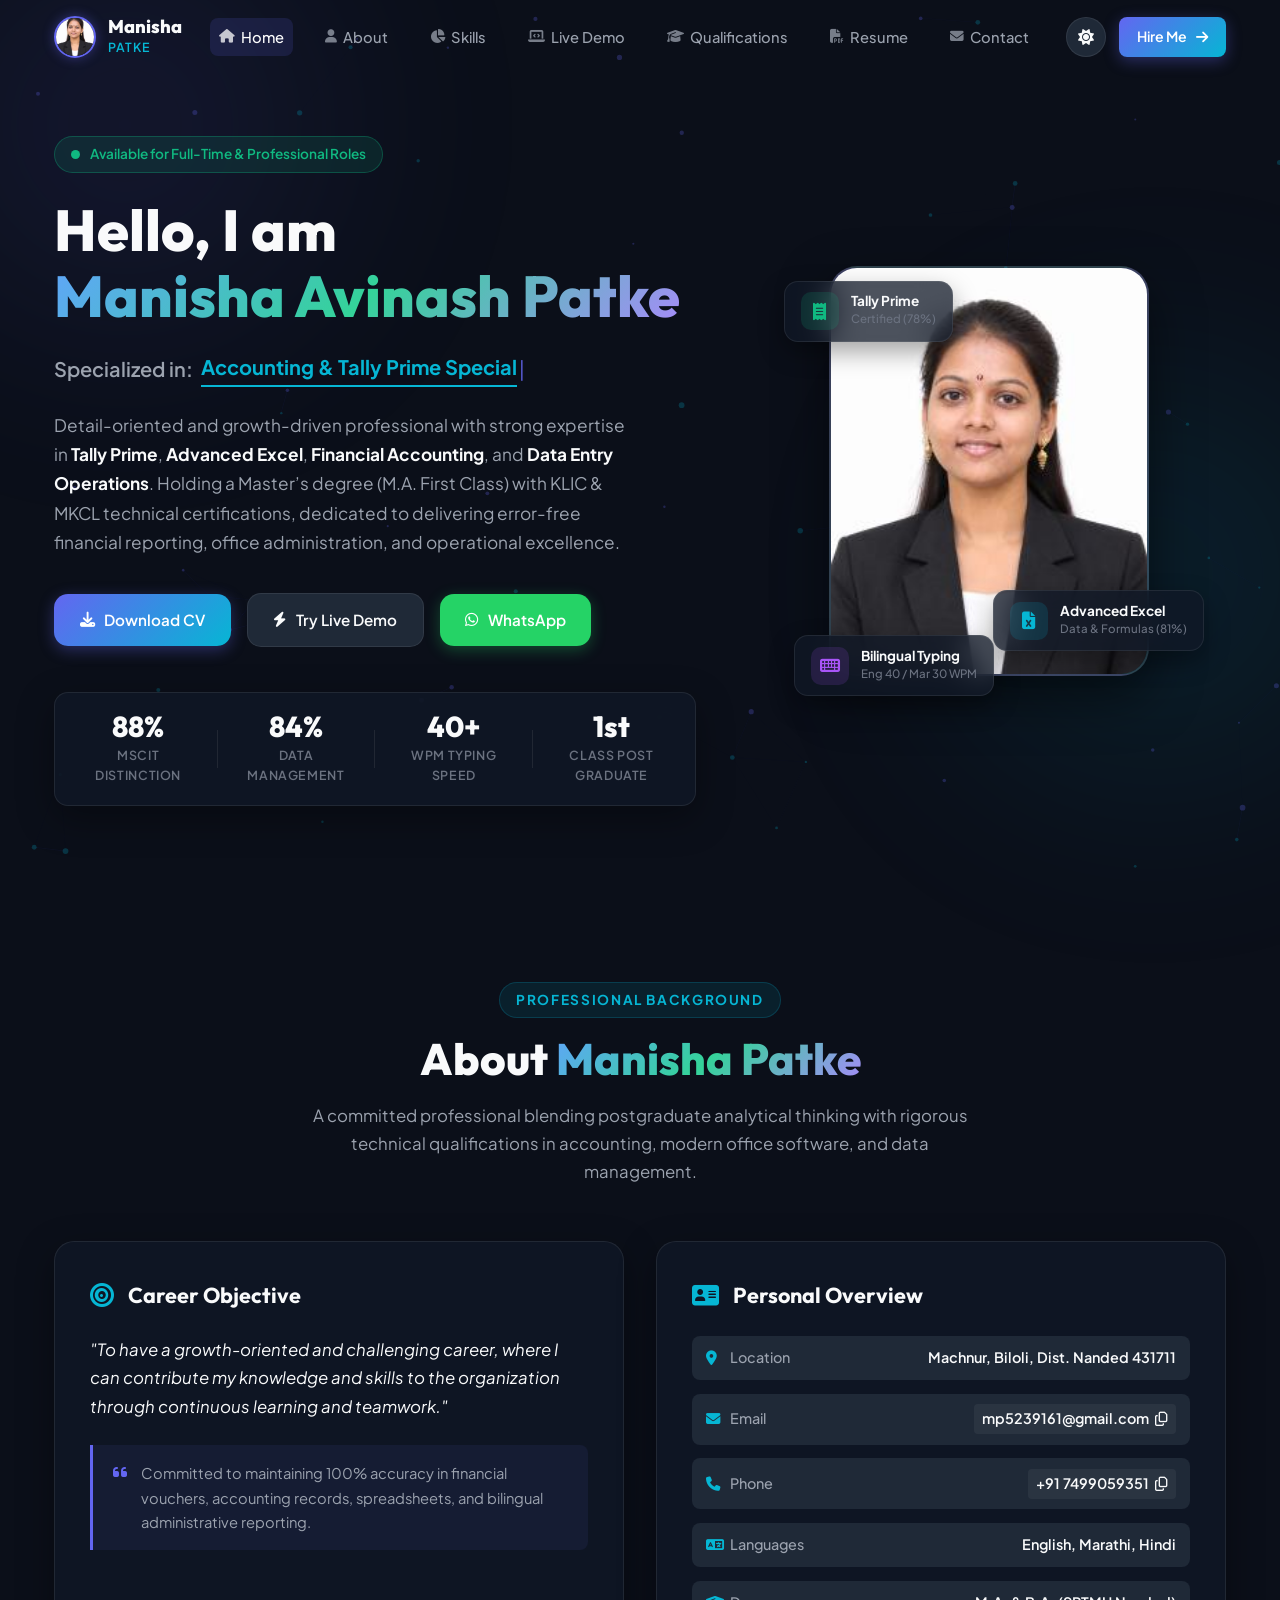
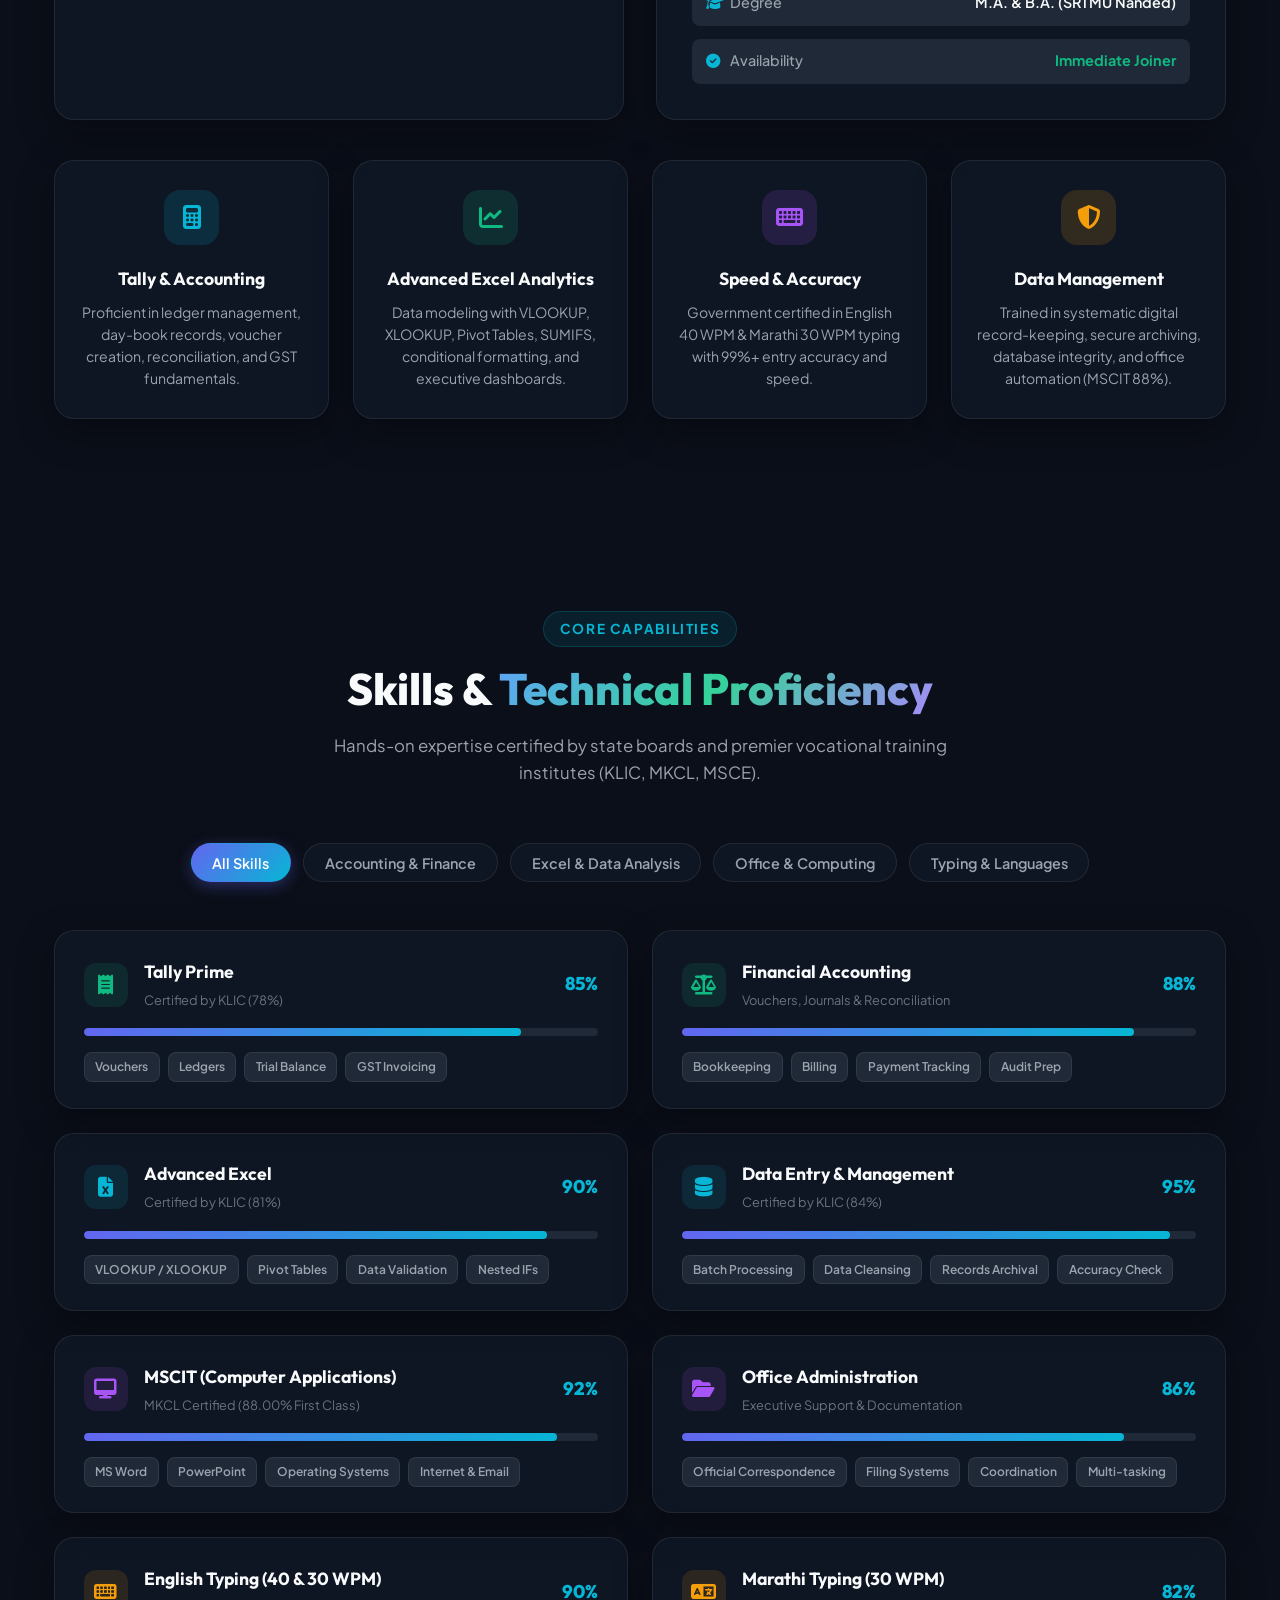
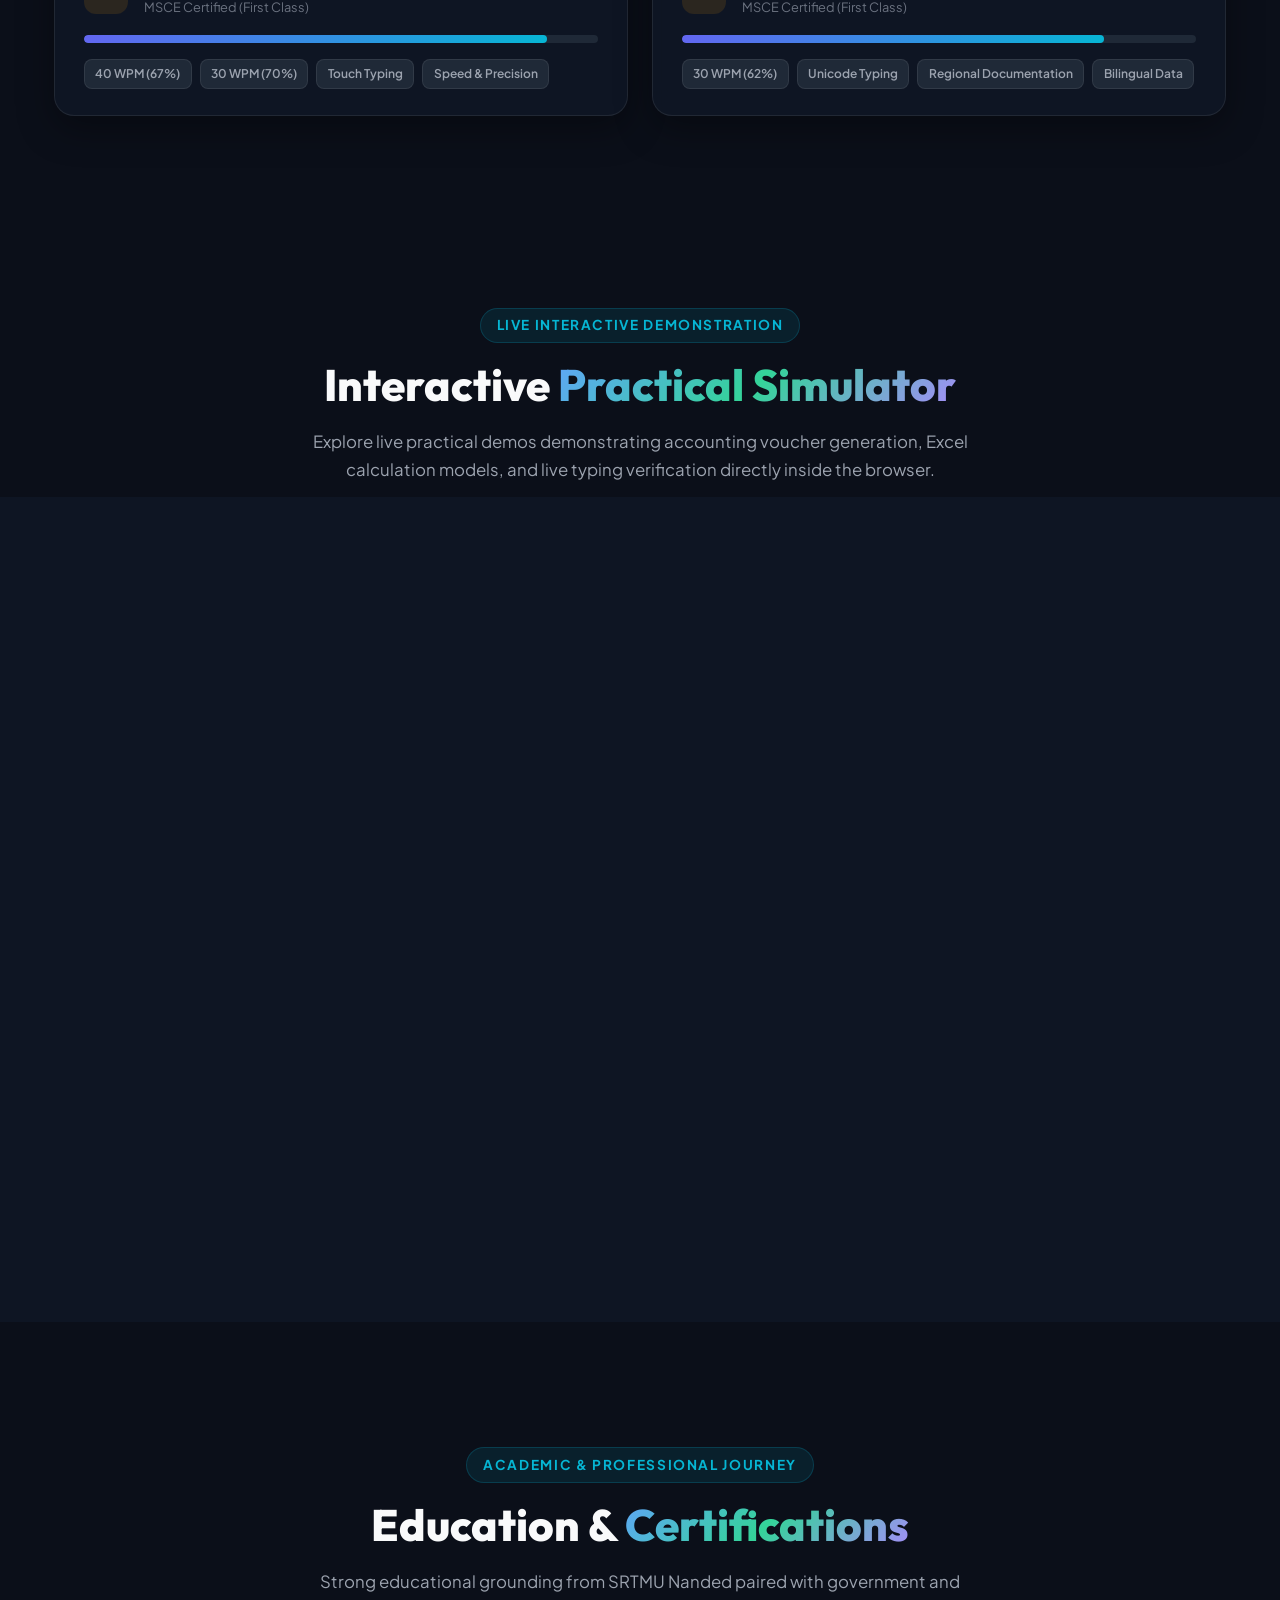
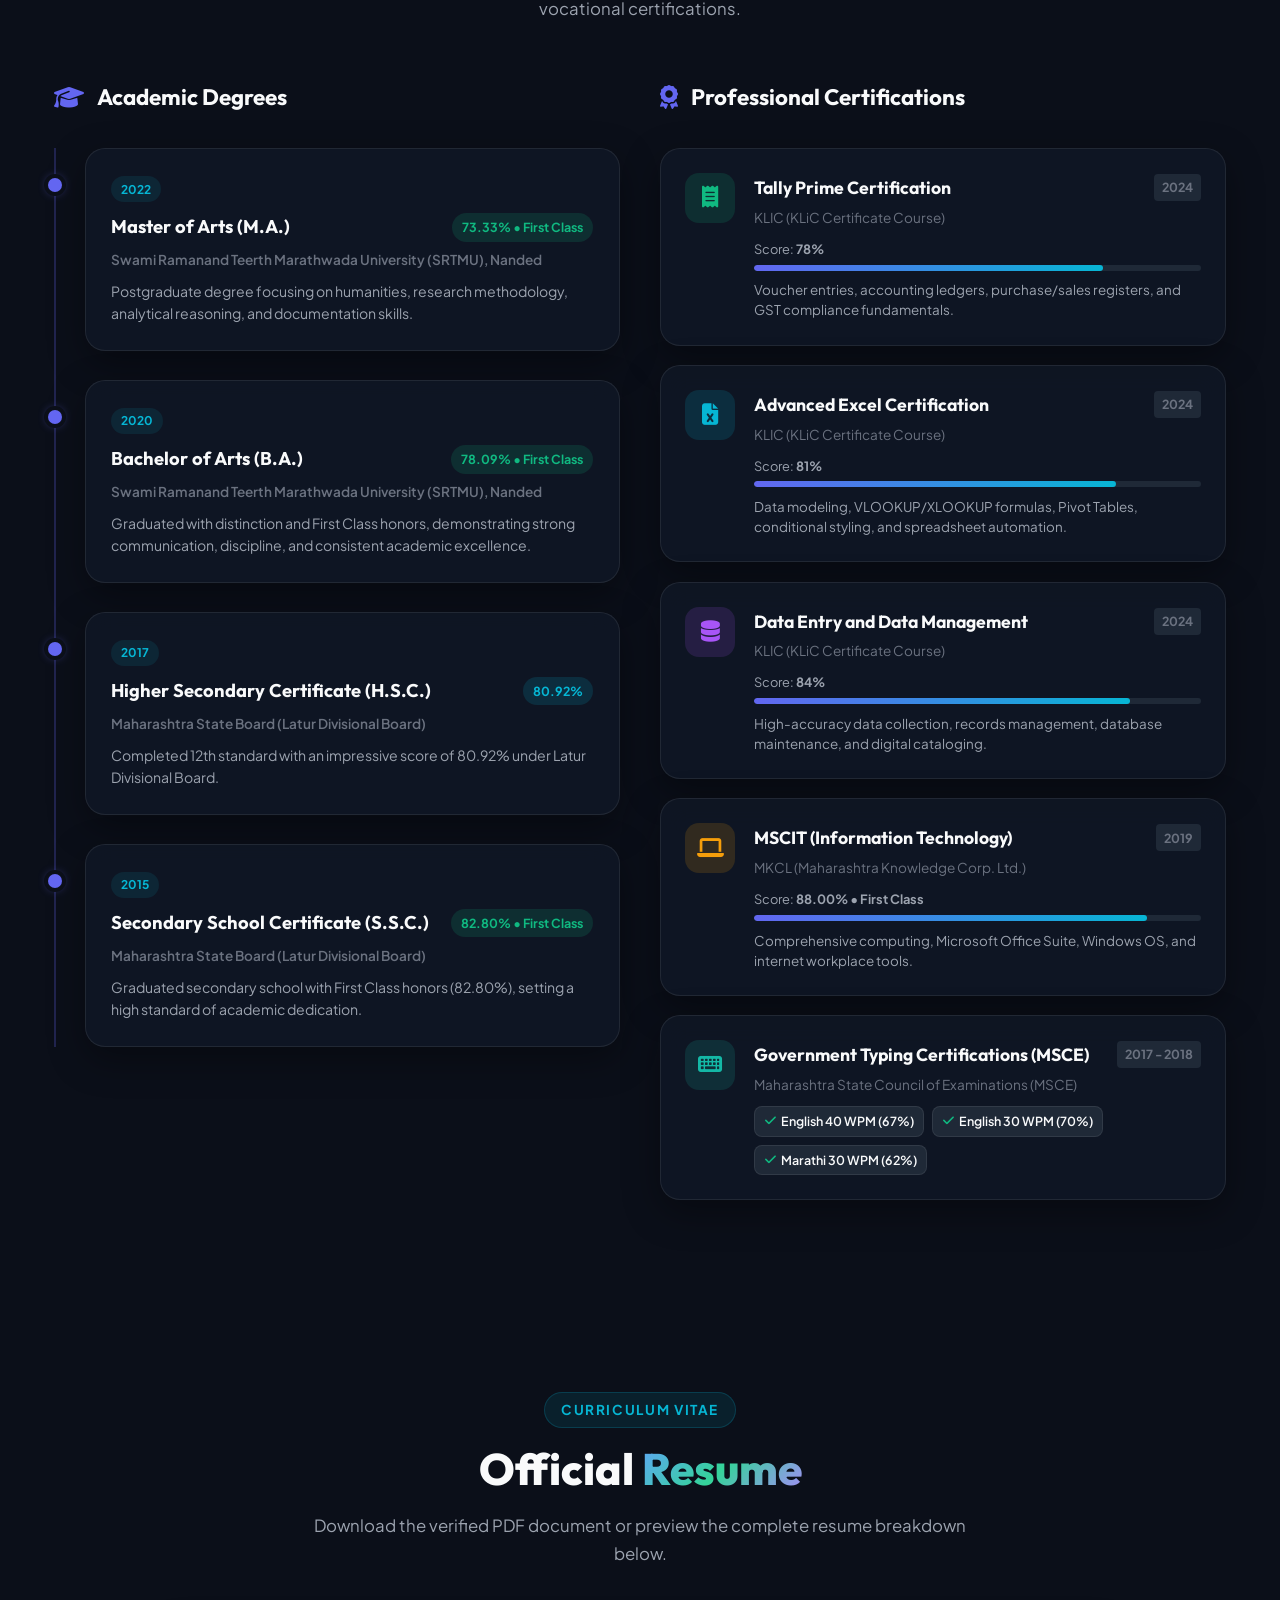
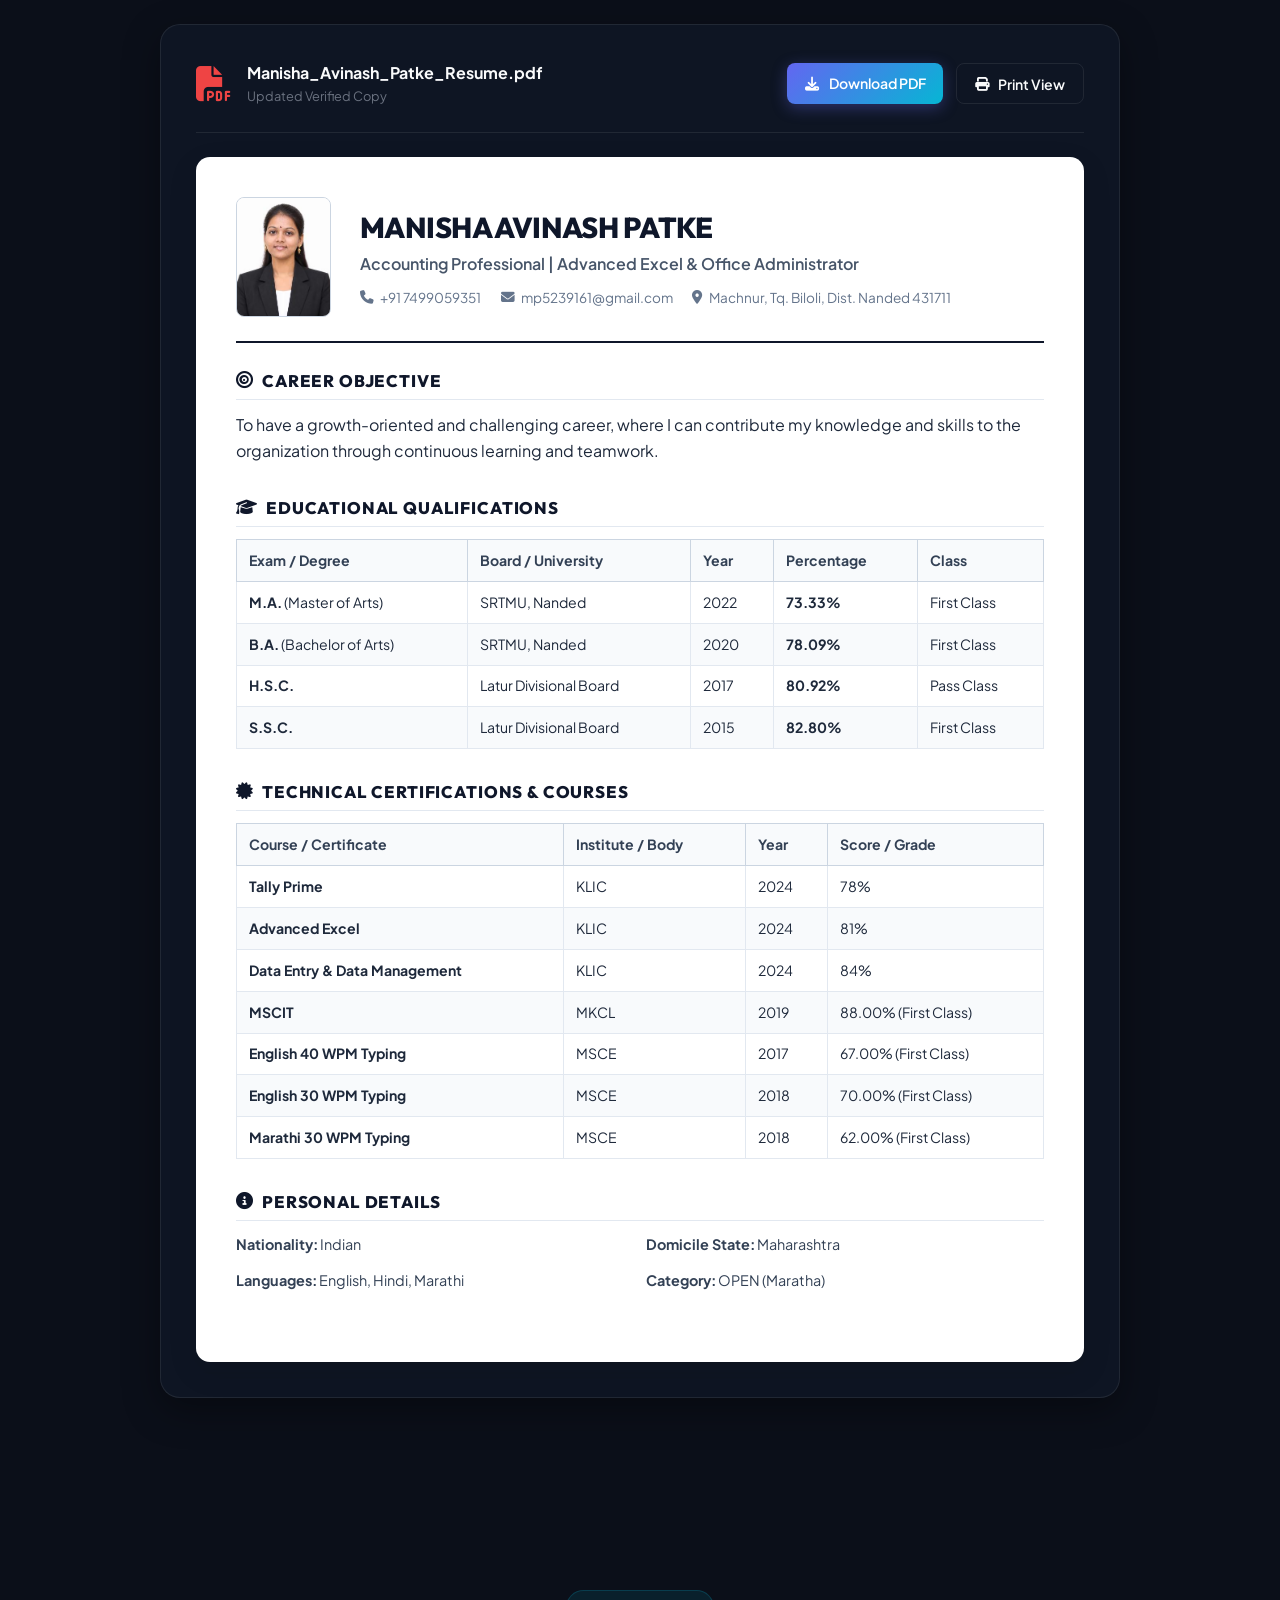
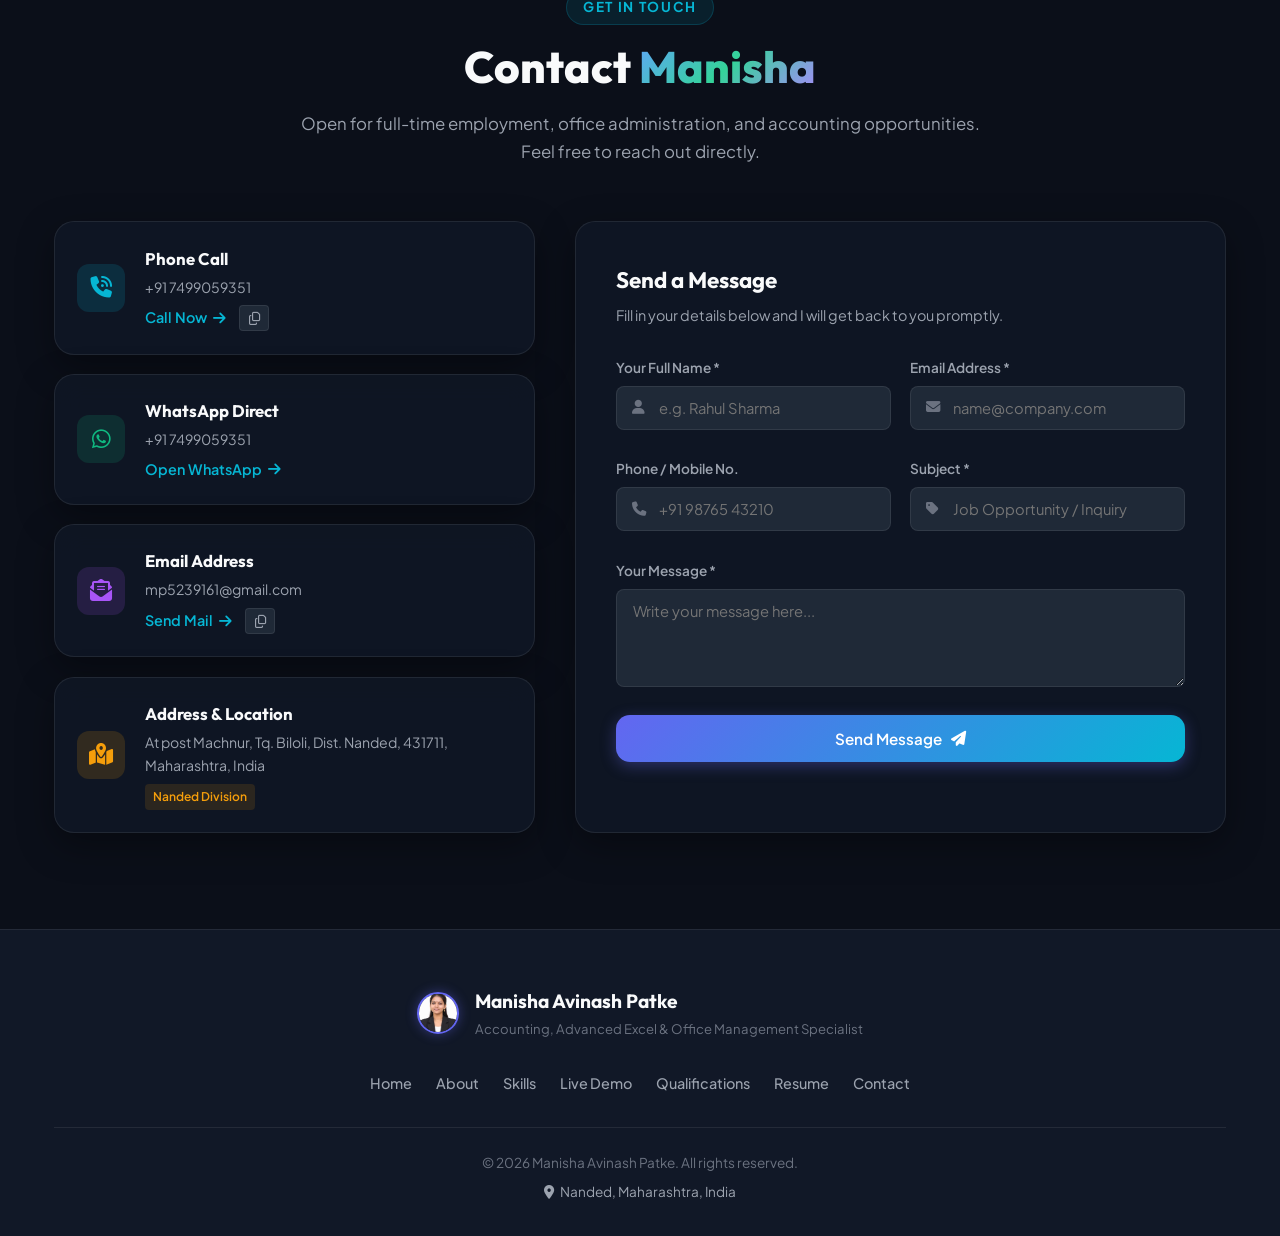
==== index.html @ 15e54e5a "Initial commit: Dynamic portfolio for Manisha Avinash Patke" ====
<!DOCTYPE html>
<html lang="en" data-theme="dark">
<head>
  <meta charset="UTF-8">
  <meta name="viewport" content="width=device-width, initial-scale=1.0">
  <title>Manisha Avinash Patke | Professional Portfolio | Accounting & Advanced Excel Specialist</title>
  <meta name="description" content="Official professional portfolio of Manisha Avinash Patke. Specialist in Tally Prime, Advanced Excel, Financial Accounting, Data Management, and Office Administration.">
  <meta name="keywords" content="Manisha Patke, Tally Prime, Advanced Excel, Accounting, Data Entry, MSCIT, Typing, SRTMU Nanded">

  <!-- Favicon -->
  <link rel="icon" type="image/jpeg" href="profile.jpg">

  <!-- Google Fonts: Plus Jakarta Sans & Outfit -->
  <link rel="preconnect" href="https://fonts.googleapis.com">
  <link rel="preconnect" href="https://fonts.gstatic.com" crossorigin>
  <link href="https://fonts.googleapis.com/css2?family=Outfit:wght@400;500;600;700;800&family=Plus+Jakarta+Sans:wght@300;400;500;600;700&display=swap" rel="stylesheet">

  <!-- Font Awesome 6 CDN for modern icons -->
  <link rel="stylesheet" href="https://cdnjs.cloudflare.com/ajax/libs/font-awesome/6.5.1/css/all.min.css">

  <!-- Custom Stylesheet -->
  <link rel="stylesheet" href="style.css">
</head>
<body>

  <!-- Scroll Progress Indicator -->
  <div id="scroll-progress" class="scroll-progress-bar"></div>

  <!-- Background Ambient Glow & Particles -->
  <div class="ambient-glow glow-top-left"></div>
  <div class="ambient-glow glow-bottom-right"></div>
  <canvas id="particles-canvas"></canvas>

  <!-- Navigation Bar -->
  <nav class="navbar" id="navbar">
    <div class="nav-container">
      <a href="#home" class="nav-brand">
        <span class="brand-avatar-mini">
          <img src="profile.jpg" alt="Manisha Patke thumbnail">
        </span>
        <span class="brand-text">
          <span class="brand-name">Manisha</span>
          <span class="brand-sub">Patke</span>
        </span>
      </a>

      <div class="nav-menu" id="nav-menu">
        <ul class="nav-list">
          <li><a href="#home" class="nav-link active"><i class="fa-solid fa-house"></i> Home</a></li>
          <li><a href="#about" class="nav-link"><i class="fa-solid fa-user"></i> About</a></li>
          <li><a href="#skills" class="nav-link"><i class="fa-solid fa-chart-pie"></i> Skills</a></li>
          <li><a href="#interactive" class="nav-link"><i class="fa-solid fa-laptop-code"></i> Live Demo</a></li>
          <li><a href="#education" class="nav-link"><i class="fa-solid fa-graduation-cap"></i> Qualifications</a></li>
          <li><a href="#resume" class="nav-link"><i class="fa-solid fa-file-pdf"></i> Resume</a></li>
          <li><a href="#contact" class="nav-link"><i class="fa-solid fa-envelope"></i> Contact</a></li>
        </ul>
      </div>

      <div class="nav-actions">
        <!-- Theme Toggle Button -->
        <button id="theme-toggle-btn" class="icon-btn theme-toggle" aria-label="Toggle Theme" title="Switch Theme">
          <i class="fa-solid fa-moon dark-icon"></i>
          <i class="fa-solid fa-sun light-icon"></i>
        </button>

        <!-- CTA Button -->
        <a href="#contact" class="btn btn-primary btn-sm nav-cta">
          <span>Hire Me</span>
          <i class="fa-solid fa-arrow-right"></i>
        </a>

        <!-- Mobile Menu Hamburger -->
        <button class="menu-toggle" id="menu-toggle" aria-label="Open Navigation Menu">
          <span></span>
          <span></span>
          <span></span>
        </button>
      </div>
    </div>
  </nav>

  <!-- Main Content Container -->
  <main>
    <!-- HERO SECTION -->
    <section id="home" class="hero-section">
      <div class="container hero-container">
        <div class="hero-content">
          <div class="badge-pill">
            <span class="pulse-dot"></span>
            <span>Available for Full-Time & Professional Roles</span>
          </div>

          <h1 class="hero-title">
            Hello, I am <br>
            <span class="gradient-text">Manisha Avinash Patke</span>
          </h1>

          <div class="typewriter-container">
            <span class="typewriter-prefix">Specialized in: </span>
            <span id="typewriter" class="typewriter-text"></span>
            <span class="typewriter-cursor">|</span>
          </div>

          <p class="hero-bio">
            Detail-oriented and growth-driven professional with strong expertise in 
            <strong>Tally Prime</strong>, <strong>Advanced Excel</strong>, <strong>Financial Accounting</strong>, 
            and <strong>Data Entry Operations</strong>. Holding a Master’s degree (M.A. First Class) with KLIC & MKCL technical certifications, dedicated to delivering error-free financial reporting, office administration, and operational excellence.
          </p>

          <div class="hero-cta-group">
            <a href="Manisha_Avinash_Patke_Resume.pdf" download="Manisha_Avinash_Patke_Resume.pdf" class="btn btn-primary">
              <i class="fa-solid fa-download"></i>
              <span>Download CV</span>
            </a>
            <a href="#interactive" class="btn btn-secondary">
              <i class="fa-solid fa-bolt"></i>
              <span>Try Live Demo</span>
            </a>
            <a href="https://wa.me/917499059351?text=Hello%20Manisha,%20I%20reviewed%20your%20portfolio%20and%20would%20like%20to%20connect." target="_blank" class="btn btn-whatsapp" title="Chat on WhatsApp">
              <i class="fa-brands fa-whatsapp"></i>
              <span>WhatsApp</span>
            </a>
          </div>

          <!-- Hero Metrics Bar -->
          <div class="hero-metrics">
            <div class="metric-item">
              <div class="metric-num"><span class="counter" data-target="88">0</span>%</div>
              <div class="metric-label">MSCIT Distinction</div>
            </div>
            <div class="metric-divider"></div>
            <div class="metric-item">
              <div class="metric-num"><span class="counter" data-target="84">0</span>%</div>
              <div class="metric-label">Data Management</div>
            </div>
            <div class="metric-divider"></div>
            <div class="metric-item">
              <div class="metric-num"><span class="counter" data-target="40">0</span>+</div>
              <div class="metric-label">WPM Typing Speed</div>
            </div>
            <div class="metric-divider"></div>
            <div class="metric-item">
              <div class="metric-num">1st</div>
              <div class="metric-label">Class Post Graduate</div>
            </div>
          </div>
        </div>

        <!-- Hero Visual Profile Card -->
        <div class="hero-visual">
          <div class="profile-card-wrapper">
            <div class="profile-frame">
              <div class="profile-glow-ring"></div>
              <img src="profile.jpg" alt="Manisha Avinash Patke" class="profile-image">
            </div>

            <!-- Floating Badge 1: Tally Prime -->
            <div class="floating-badge badge-top-left floating-anim-1">
              <div class="badge-icon green-icon">
                <i class="fa-solid fa-receipt"></i>
              </div>
              <div class="badge-text">
                <span class="badge-title">Tally Prime</span>
                <span class="badge-subtitle">Certified (78%)</span>
              </div>
            </div>

            <!-- Floating Badge 2: Advanced Excel -->
            <div class="floating-badge badge-bottom-right floating-anim-2">
              <div class="badge-icon blue-icon">
                <i class="fa-solid fa-file-excel"></i>
              </div>
              <div class="badge-text">
                <span class="badge-title">Advanced Excel</span>
                <span class="badge-subtitle">Data & Formulas (81%)</span>
              </div>
            </div>

            <!-- Floating Badge 3: Fast Typing -->
            <div class="floating-badge badge-bottom-left floating-anim-3">
              <div class="badge-icon purple-icon">
                <i class="fa-solid fa-keyboard"></i>
              </div>
              <div class="badge-text">
                <span class="badge-title">Bilingual Typing</span>
                <span class="badge-subtitle">Eng 40 / Mar 30 WPM</span>
              </div>
            </div>
          </div>
        </div>
      </div>
    </section>

    <!-- ABOUT SECTION -->
    <section id="about" class="section about-section">
      <div class="container">
        <div class="section-header text-center">
          <span class="section-subtitle">Professional Background</span>
          <h2 class="section-title">About <span class="gradient-text">Manisha Patke</span></h2>
          <p class="section-desc">
            A committed professional blending postgraduate analytical thinking with rigorous technical qualifications in accounting, modern office software, and data management.
          </p>
        </div>

        <div class="about-grid">
          <!-- Career Statement -->
          <div class="about-card glass-card">
            <div class="card-icon-header">
              <i class="fa-solid fa-bullseye"></i>
              <h3>Career Objective</h3>
            </div>
            <p class="career-text">
              "To have a growth-oriented and challenging career, where I can contribute my knowledge and skills to the organization through continuous learning and teamwork."
            </p>
            <div class="highlight-quote">
              <i class="fa-solid fa-quote-left quote-icon"></i>
              <span>Committed to maintaining 100% accuracy in financial vouchers, accounting records, spreadsheets, and bilingual administrative reporting.</span>
            </div>
          </div>

          <!-- Personal Profile Quick Details -->
          <div class="about-card glass-card profile-info-card">
            <div class="card-icon-header">
              <i class="fa-solid fa-address-card"></i>
              <h3>Personal Overview</h3>
            </div>
            <div class="info-list-grid">
              <div class="info-item">
                <span class="info-label"><i class="fa-solid fa-location-dot"></i> Location</span>
                <span class="info-val">Machnur, Biloli, Dist. Nanded 431711</span>
              </div>
              <div class="info-item">
                <span class="info-label"><i class="fa-solid fa-envelope"></i> Email</span>
                <span class="info-val copyable" data-copy="mp5239161@gmail.com" title="Click to copy">
                  mp5239161@gmail.com <i class="fa-regular fa-copy"></i>
                </span>
              </div>
              <div class="info-item">
                <span class="info-label"><i class="fa-solid fa-phone"></i> Phone</span>
                <span class="info-val copyable" data-copy="7499059351" title="Click to copy">
                  +91 7499059351 <i class="fa-regular fa-copy"></i>
                </span>
              </div>
              <div class="info-item">
                <span class="info-label"><i class="fa-solid fa-language"></i> Languages</span>
                <span class="info-val">English, Marathi, Hindi</span>
              </div>
              <div class="info-item">
                <span class="info-label"><i class="fa-solid fa-graduation-cap"></i> Degree</span>
                <span class="info-val">M.A. & B.A. (SRTMU Nanded)</span>
              </div>
              <div class="info-item">
                <span class="info-label"><i class="fa-solid fa-check-circle"></i> Availability</span>
                <span class="info-val status-green">Immediate Joiner</span>
              </div>
            </div>
          </div>
        </div>

        <!-- 4 Core Pillars of Value -->
        <div class="pillars-grid">
          <div class="pillar-card glass-card">
            <div class="pillar-icon bg-blue">
              <i class="fa-solid fa-calculator"></i>
            </div>
            <h4>Tally & Accounting</h4>
            <p>Proficient in ledger management, day-book records, voucher creation, reconciliation, and GST fundamentals.</p>
          </div>

          <div class="pillar-card glass-card">
            <div class="pillar-icon bg-green">
              <i class="fa-solid fa-chart-line"></i>
            </div>
            <h4>Advanced Excel Analytics</h4>
            <p>Data modeling with VLOOKUP, XLOOKUP, Pivot Tables, SUMIFS, conditional formatting, and executive dashboards.</p>
          </div>

          <div class="pillar-card glass-card">
            <div class="pillar-icon bg-purple">
              <i class="fa-solid fa-keyboard"></i>
            </div>
            <h4>Speed & Accuracy</h4>
            <p>Government certified in English 40 WPM & Marathi 30 WPM typing with 99%+ entry accuracy and speed.</p>
          </div>

          <div class="pillar-card glass-card">
            <div class="pillar-icon bg-orange">
              <i class="fa-solid fa-shield-halved"></i>
            </div>
            <h4>Data Management</h4>
            <p>Trained in systematic digital record-keeping, secure archiving, database integrity, and office automation (MSCIT 88%).</p>
          </div>
        </div>
      </div>
    </section>

    <!-- SKILLS SECTION -->
    <section id="skills" class="section skills-section">
      <div class="container">
        <div class="section-header text-center">
          <span class="section-subtitle">Core Capabilities</span>
          <h2 class="section-title">Skills & <span class="gradient-text">Technical Proficiency</span></h2>
          <p class="section-desc">
            Hands-on expertise certified by state boards and premier vocational training institutes (KLIC, MKCL, MSCE).
          </p>
        </div>

        <!-- Skills Filter Tabs -->
        <div class="filter-tabs">
          <button class="filter-btn active" data-filter="all">All Skills</button>
          <button class="filter-btn" data-filter="accounting">Accounting & Finance</button>
          <button class="filter-btn" data-filter="excel">Excel & Data Analysis</button>
          <button class="filter-btn" data-filter="office">Office & Computing</button>
          <button class="filter-btn" data-filter="typing">Typing & Languages</button>
        </div>

        <!-- Skills Grid with Animated Bars -->
        <div class="skills-grid" id="skills-container">

          <!-- Accounting Skills -->
          <div class="skill-card glass-card" data-category="accounting">
            <div class="skill-header">
              <div class="skill-icon-wrap bg-green-soft">
                <i class="fa-solid fa-receipt text-green"></i>
              </div>
              <div>
                <h4 class="skill-title">Tally Prime</h4>
                <span class="skill-level">Certified by KLIC (78%)</span>
              </div>
              <span class="skill-pct">85%</span>
            </div>
            <div class="skill-bar"><div class="skill-fill" style="--target-width: 85%;"></div></div>
            <div class="skill-tags">
              <span class="tag">Vouchers</span>
              <span class="tag">Ledgers</span>
              <span class="tag">Trial Balance</span>
              <span class="tag">GST Invoicing</span>
            </div>
          </div>

          <div class="skill-card glass-card" data-category="accounting">
            <div class="skill-header">
              <div class="skill-icon-wrap bg-green-soft">
                <i class="fa-solid fa-scale-balanced text-green"></i>
              </div>
              <div>
                <h4 class="skill-title">Financial Accounting</h4>
                <span class="skill-level">Vouchers, Journals & Reconciliation</span>
              </div>
              <span class="skill-pct">88%</span>
            </div>
            <div class="skill-bar"><div class="skill-fill" style="--target-width: 88%;"></div></div>
            <div class="skill-tags">
              <span class="tag">Bookkeeping</span>
              <span class="tag">Billing</span>
              <span class="tag">Payment Tracking</span>
              <span class="tag">Audit Prep</span>
            </div>
          </div>

          <!-- Excel & Data Analysis -->
          <div class="skill-card glass-card" data-category="excel">
            <div class="skill-header">
              <div class="skill-icon-wrap bg-blue-soft">
                <i class="fa-solid fa-file-excel text-blue"></i>
              </div>
              <div>
                <h4 class="skill-title">Advanced Excel</h4>
                <span class="skill-level">Certified by KLIC (81%)</span>
              </div>
              <span class="skill-pct">90%</span>
            </div>
            <div class="skill-bar"><div class="skill-fill" style="--target-width: 90%;"></div></div>
            <div class="skill-tags">
              <span class="tag">VLOOKUP / XLOOKUP</span>
              <span class="tag">Pivot Tables</span>
              <span class="tag">Data Validation</span>
              <span class="tag">Nested IFs</span>
            </div>
          </div>

          <div class="skill-card glass-card" data-category="excel">
            <div class="skill-header">
              <div class="skill-icon-wrap bg-blue-soft">
                <i class="fa-solid fa-database text-blue"></i>
              </div>
              <div>
                <h4 class="skill-title">Data Entry & Management</h4>
                <span class="skill-level">Certified by KLIC (84%)</span>
              </div>
              <span class="skill-pct">95%</span>
            </div>
            <div class="skill-bar"><div class="skill-fill" style="--target-width: 95%;"></div></div>
            <div class="skill-tags">
              <span class="tag">Batch Processing</span>
              <span class="tag">Data Cleansing</span>
              <span class="tag">Records Archival</span>
              <span class="tag">Accuracy Check</span>
            </div>
          </div>

          <!-- Office & Computing -->
          <div class="skill-card glass-card" data-category="office">
            <div class="skill-header">
              <div class="skill-icon-wrap bg-purple-soft">
                <i class="fa-solid fa-desktop text-purple"></i>
              </div>
              <div>
                <h4 class="skill-title">MSCIT (Computer Applications)</h4>
                <span class="skill-level">MKCL Certified (88.00% First Class)</span>
              </div>
              <span class="skill-pct">92%</span>
            </div>
            <div class="skill-bar"><div class="skill-fill" style="--target-width: 92%;"></div></div>
            <div class="skill-tags">
              <span class="tag">MS Word</span>
              <span class="tag">PowerPoint</span>
              <span class="tag">Operating Systems</span>
              <span class="tag">Internet & Email</span>
            </div>
          </div>

          <div class="skill-card glass-card" data-category="office">
            <div class="skill-header">
              <div class="skill-icon-wrap bg-purple-soft">
                <i class="fa-solid fa-folder-open text-purple"></i>
              </div>
              <div>
                <h4 class="skill-title">Office Administration</h4>
                <span class="skill-level">Executive Support & Documentation</span>
              </div>
              <span class="skill-pct">86%</span>
            </div>
            <div class="skill-bar"><div class="skill-fill" style="--target-width: 86%;"></div></div>
            <div class="skill-tags">
              <span class="tag">Official Correspondence</span>
              <span class="tag">Filing Systems</span>
              <span class="tag">Coordination</span>
              <span class="tag">Multi-tasking</span>
            </div>
          </div>

          <!-- Typing & Languages -->
          <div class="skill-card glass-card" data-category="typing">
            <div class="skill-header">
              <div class="skill-icon-wrap bg-orange-soft">
                <i class="fa-solid fa-keyboard text-orange"></i>
              </div>
              <div>
                <h4 class="skill-title">English Typing (40 & 30 WPM)</h4>
                <span class="skill-level">MSCE Certified (First Class)</span>
              </div>
              <span class="skill-pct">90%</span>
            </div>
            <div class="skill-bar"><div class="skill-fill" style="--target-width: 90%;"></div></div>
            <div class="skill-tags">
              <span class="tag">40 WPM (67%)</span>
              <span class="tag">30 WPM (70%)</span>
              <span class="tag">Touch Typing</span>
              <span class="tag">Speed & Precision</span>
            </div>
          </div>

          <div class="skill-card glass-card" data-category="typing">
            <div class="skill-header">
              <div class="skill-icon-wrap bg-orange-soft">
                <i class="fa-solid fa-language text-orange"></i>
              </div>
              <div>
                <h4 class="skill-title">Marathi Typing (30 WPM)</h4>
                <span class="skill-level">MSCE Certified (First Class)</span>
              </div>
              <span class="skill-pct">82%</span>
            </div>
            <div class="skill-bar"><div class="skill-fill" style="--target-width: 82%;"></div></div>
            <div class="skill-tags">
              <span class="tag">30 WPM (62%)</span>
              <span class="tag">Unicode Typing</span>
              <span class="tag">Regional Documentation</span>
              <span class="tag">Bilingual Data</span>
            </div>
          </div>

        </div>
      </div>
    </section>

    <!-- INTERACTIVE DEMO / SHOWCASE SECTION -->
    <section id="interactive" class="section interactive-section">
      <div class="container">
        <div class="section-header text-center">
          <span class="section-subtitle">Live Interactive Demonstration</span>
          <h2 class="section-title">Interactive <span class="gradient-text">Practical Simulator</span></h2>
          <p class="section-desc">
            Explore live practical demos demonstrating accounting voucher generation, Excel calculation models, and live typing verification directly inside the browser.
          </p>
        </div>

        <div class="simulator-wrapper glass-card">
          <!-- Simulator Nav Tabs -->
          <div class="sim-nav">
            <button class="sim-tab-btn active" data-sim="gst-calculator">
              <i class="fa-solid fa-calculator"></i>
              <span>Live GST & Invoice Generator</span>
            </button>
            <button class="sim-tab-btn" data-sim="excel-dashboard">
              <i class="fa-solid fa-table-cells"></i>
              <span>Interactive Excel Sheet</span>
            </button>
            <button class="sim-tab-btn" data-sim="typing-speed">
              <i class="fa-solid fa-bolt"></i>
              <span>Live Speed Typing Test</span>
            </button>
          </div>

          <!-- TAB 1: GST & INVOICE CALCULATOR -->
          <div class="sim-panel active" id="sim-gst-calculator">
            <div class="sim-grid">
              <div class="sim-form-area">
                <div class="sim-badge">
                  <i class="fa-solid fa-receipt"></i> Tally Prime Practical Model
                </div>
                <h3 class="sim-panel-title">GST Tax & Billing Voucher Calculator</h3>
                <p class="sim-panel-sub">
                  Simulates a computerized invoice entry with automatic CGST, SGST, Subtotal, and Grand Total computation.
                </p>

                <div class="input-grid">
                  <div class="form-group">
                    <label for="inv-client">Customer / Client Name</label>
                    <input type="text" id="inv-client" class="form-control" value="Apex Enterprises Nanded">
                  </div>
                  <div class="form-group">
                    <label for="inv-item">Particulars / Item Name</label>
                    <input type="text" id="inv-item" class="form-control" value="Accounting & Audit Services">
                  </div>
                  <div class="form-group">
                    <label for="inv-qty">Quantity</label>
                    <input type="number" id="inv-qty" class="form-control" value="2" min="1">
                  </div>
                  <div class="form-group">
                    <label for="inv-rate">Rate per Unit (₹)</label>
                    <input type="number" id="inv-rate" class="form-control" value="12500" min="0" step="100">
                  </div>
                  <div class="form-group">
                    <label for="inv-gst">GST Slab Rate</label>
                    <select id="inv-gst" class="form-control">
                      <option value="0">0% (Nil Rated)</option>
                      <option value="5">5% (Essential Goods)</option>
                      <option value="12">12% (Standard)</option>
                      <option value="18" selected>18% (Services / Standard)</option>
                      <option value="28">28% (Luxury)</option>
                    </select>
                  </div>
                </div>

                <div class="calc-btn-row">
                  <button type="button" id="calc-recalculate-btn" class="btn btn-primary btn-sm">
                    <i class="fa-solid fa-arrows-rotate"></i> Recalculate Voucher
                  </button>
                  <button type="button" id="calc-reset-btn" class="btn btn-outline btn-sm">
                    <i class="fa-solid fa-eraser"></i> Reset
                  </button>
                </div>
              </div>

              <!-- Output Invoice Card -->
              <div class="sim-result-area">
                <div class="invoice-receipt-card">
                  <div class="receipt-header">
                    <div>
                      <h4>TAX INVOICE VOUCHER</h4>
                      <span class="receipt-id">Ref No: PATKE/2026/V-0109</span>
                    </div>
                    <span class="verified-tag"><i class="fa-solid fa-circle-check"></i> Validated</span>
                  </div>

                  <div class="receipt-details">
                    <div><strong>Billed To:</strong> <span id="res-client">Apex Enterprises Nanded</span></div>
                    <div><strong>Date:</strong> <span id="res-date">10-Sep-2026</span></div>
                  </div>

                  <table class="receipt-table">
                    <thead>
                      <tr>
                        <th>Item</th>
                        <th>Qty</th>
                        <th>Rate</th>
                        <th>Amount</th>
                      </tr>
                    </thead>
                    <tbody>
                      <tr>
                        <td id="res-item">Accounting & Audit Services</td>
                        <td id="res-qty">2</td>
                        <td id="res-rate">₹12,500.00</td>
                        <td id="res-subtotal">₹25,000.00</td>
                      </tr>
                    </tbody>
                  </table>

                  <div class="receipt-summary">
                    <div class="summary-row">
                      <span>Taxable Amount (Subtotal):</span>
                      <span id="tax-subtotal">₹25,000.00</span>
                    </div>
                    <div class="summary-row">
                      <span>CGST (<span id="cgst-rate">9</span>%):</span>
                      <span id="cgst-amount">₹2,250.00</span>
                    </div>
                    <div class="summary-row">
                      <span>SGST (<span id="sgst-rate">9</span>%):</span>
                      <span id="sgst-amount">₹2,250.00</span>
                    </div>
                    <div class="summary-divider"></div>
                    <div class="summary-row grand-total">
                      <span>Grand Total (Net Payable):</span>
                      <span id="grand-total">₹29,500.00</span>
                    </div>
                  </div>

                  <div class="receipt-footer">
                    <span>Authorized Entry: <strong>Manisha Avinash Patke</strong></span>
                    <button class="print-mini-btn" onclick="window.print()" title="Print Voucher">
                      <i class="fa-solid fa-print"></i>
                    </button>
                  </div>
                </div>
              </div>
            </div>
          </div>

          <!-- TAB 2: EXCEL DATA DASHBOARD -->
          <div class="sim-panel" id="sim-excel-dashboard">
            <div class="excel-sim-container">
              <div class="excel-toolbar">
                <div class="excel-title-bar">
                  <i class="fa-solid fa-file-excel text-green"></i>
                  <span>Accounts_Ledger_Q3.xlsx - Excel Analytics Simulation</span>
                </div>
                <div class="excel-controls">
                  <div class="search-input-wrap">
                    <i class="fa-solid fa-magnifying-glass"></i>
                    <input type="text" id="excel-search" placeholder="Search account or entry..." class="form-control form-control-sm">
                  </div>
                  <select id="excel-filter-cat" class="form-control form-control-sm">
                    <option value="all">All Categories</option>
                    <option value="Income">Income / Revenue</option>
                    <option value="Expense">Operational Expense</option>
                    <option value="Asset">Current Asset</option>
                    <option value="Tax">GST / Tax Payable</option>
                  </select>
                </div>
              </div>

              <!-- Live Stats computed from table -->
              <div class="excel-metrics-row">
                <div class="excel-metric">
                  <span class="lbl">Total Records</span>
                  <span class="val" id="xl-count">6</span>
                </div>
                <div class="excel-metric">
                  <span class="lbl">Sum of Debits</span>
                  <span class="val text-blue" id="xl-sum-debit">₹1,74,500</span>
                </div>
                <div class="excel-metric">
                  <span class="lbl">Sum of Credits</span>
                  <span class="val text-green" id="xl-sum-credit">₹1,74,500</span>
                </div>
                <div class="excel-metric">
                  <span class="lbl">Trial Balance Status</span>
                  <span class="val text-accent" id="xl-balance-status"><i class="fa-solid fa-check"></i> Balanced</span>
                </div>
              </div>

              <!-- Spreadsheet Table -->
              <div class="table-responsive">
                <table class="excel-table" id="excel-table">
                  <thead>
                    <tr>
                      <th>Voucher #</th>
                      <th>Account Head / Ledger</th>
                      <th>Category</th>
                      <th>Debit (₹)</th>
                      <th>Credit (₹)</th>
                      <th>Status</th>
                    </tr>
                  </thead>
                  <tbody id="excel-tbody">
                    <!-- Dynamically populated via script.js -->
                  </tbody>
                </table>
              </div>
              <div class="excel-tip">
                <i class="fa-solid fa-lightbulb"></i>
                <span>Demonstrates Excel formula proficiency: <code>SUMIF()</code>, <code>VLOOKUP()</code>, and real-time conditional sorting.</span>
              </div>
            </div>
          </div>

          <!-- TAB 3: TYPING SPEED TESTER -->
          <div class="sim-panel" id="sim-typing-speed">
            <div class="typing-sim-container">
              <div class="typing-header">
                <div>
                  <h3>Interactive Typing Speed & Accuracy Verification</h3>
                  <p>Certified MSCE speed: English 40 WPM (First Class) & Marathi 30 WPM.</p>
                </div>
                <div class="typing-stats-badges">
                  <div class="stat-badge">
                    <span class="stat-lbl">Time Left</span>
                    <span class="stat-val" id="type-timer">30s</span>
                  </div>
                  <div class="stat-badge">
                    <span class="stat-lbl">Speed</span>
                    <span class="stat-val" id="type-wpm">0 WPM</span>
                  </div>
                  <div class="stat-badge">
                    <span class="stat-lbl">Accuracy</span>
                    <span class="stat-val" id="type-acc">100%</span>
                  </div>
                </div>
              </div>

              <div class="quote-display-box" id="quote-display">
                <!-- Text loaded via JS -->
              </div>

              <div class="typing-input-area">
                <textarea id="typing-input" placeholder="Click 'Start Typing Test' below or start typing here..." disabled></textarea>
                <div class="typing-actions">
                  <button id="start-typing-btn" class="btn btn-primary">
                    <i class="fa-solid fa-play"></i> Start Typing Test
                  </button>
                  <button id="reset-typing-btn" class="btn btn-outline">
                    <i class="fa-solid fa-rotate-left"></i> Reset
                  </button>
                </div>
              </div>
            </div>
          </div>

        </div>
      </div>
    </section>

    <!-- EDUCATION & CERTIFICATIONS SECTION -->
    <section id="education" class="section education-section">
      <div class="container">
        <div class="section-header text-center">
          <span class="section-subtitle">Academic & Professional Journey</span>
          <h2 class="section-title">Education & <span class="gradient-text">Certifications</span></h2>
          <p class="section-desc">
            Strong educational grounding from SRTMU Nanded paired with government and vocational certifications.
          </p>
        </div>

        <div class="edu-cert-grid">
          <!-- Academic Timeline Column -->
          <div class="timeline-column">
            <div class="column-header">
              <i class="fa-solid fa-graduation-cap"></i>
              <h3>Academic Degrees</h3>
            </div>

            <div class="timeline">
              <!-- M.A. -->
              <div class="timeline-card glass-card">
                <div class="timeline-dot"></div>
                <div class="timeline-badge">2022</div>
                <div class="timeline-title-row">
                  <h4>Master of Arts (M.A.)</h4>
                  <span class="grade-pill grade-first">73.33% • First Class</span>
                </div>
                <div class="timeline-sub">Swami Ramanand Teerth Marathwada University (SRTMU), Nanded</div>
                <p class="timeline-desc">
                  Postgraduate degree focusing on humanities, research methodology, analytical reasoning, and documentation skills.
                </p>
              </div>

              <!-- B.A. -->
              <div class="timeline-card glass-card">
                <div class="timeline-dot"></div>
                <div class="timeline-badge">2020</div>
                <div class="timeline-title-row">
                  <h4>Bachelor of Arts (B.A.)</h4>
                  <span class="grade-pill grade-first">78.09% • First Class</span>
                </div>
                <div class="timeline-sub">Swami Ramanand Teerth Marathwada University (SRTMU), Nanded</div>
                <p class="timeline-desc">
                  Graduated with distinction and First Class honors, demonstrating strong communication, discipline, and consistent academic excellence.
                </p>
              </div>

              <!-- H.S.C. -->
              <div class="timeline-card glass-card">
                <div class="timeline-dot"></div>
                <div class="timeline-badge">2017</div>
                <div class="timeline-title-row">
                  <h4>Higher Secondary Certificate (H.S.C.)</h4>
                  <span class="grade-pill grade-high">80.92%</span>
                </div>
                <div class="timeline-sub">Maharashtra State Board (Latur Divisional Board)</div>
                <p class="timeline-desc">
                  Completed 12th standard with an impressive score of 80.92% under Latur Divisional Board.
                </p>
              </div>

              <!-- S.S.C. -->
              <div class="timeline-card glass-card">
                <div class="timeline-dot"></div>
                <div class="timeline-badge">2015</div>
                <div class="timeline-title-row">
                  <h4>Secondary School Certificate (S.S.C.)</h4>
                  <span class="grade-pill grade-first">82.80% • First Class</span>
                </div>
                <div class="timeline-sub">Maharashtra State Board (Latur Divisional Board)</div>
                <p class="timeline-desc">
                  Graduated secondary school with First Class honors (82.80%), setting a high standard of academic dedication.
                </p>
              </div>
            </div>
          </div>

          <!-- Professional Certifications Column -->
          <div class="timeline-column">
            <div class="column-header">
              <i class="fa-solid fa-award"></i>
              <h3>Professional Certifications</h3>
            </div>

            <div class="cert-cards-stack">
              <!-- Tally Prime -->
              <div class="cert-card glass-card">
                <div class="cert-icon-box bg-green">
                  <i class="fa-solid fa-receipt"></i>
                </div>
                <div class="cert-content">
                  <div class="cert-top">
                    <h4>Tally Prime Certification</h4>
                    <span class="cert-year">2024</span>
                  </div>
                  <div class="cert-inst">KLIC (KLiC Certificate Course)</div>
                  <div class="cert-score-bar">
                    <div class="score-lbl">Score: <strong>78%</strong></div>
                    <div class="progress-track"><div class="progress-val" style="width: 78%;"></div></div>
                  </div>
                  <p class="cert-notes">Voucher entries, accounting ledgers, purchase/sales registers, and GST compliance fundamentals.</p>
                </div>
              </div>

              <!-- Advanced Excel -->
              <div class="cert-card glass-card">
                <div class="cert-icon-box bg-blue">
                  <i class="fa-solid fa-file-excel"></i>
                </div>
                <div class="cert-content">
                  <div class="cert-top">
                    <h4>Advanced Excel Certification</h4>
                    <span class="cert-year">2024</span>
                  </div>
                  <div class="cert-inst">KLIC (KLiC Certificate Course)</div>
                  <div class="cert-score-bar">
                    <div class="score-lbl">Score: <strong>81%</strong></div>
                    <div class="progress-track"><div class="progress-val" style="width: 81%;"></div></div>
                  </div>
                  <p class="cert-notes">Data modeling, VLOOKUP/XLOOKUP formulas, Pivot Tables, conditional styling, and spreadsheet automation.</p>
                </div>
              </div>

              <!-- Data Entry and Management -->
              <div class="cert-card glass-card">
                <div class="cert-icon-box bg-purple">
                  <i class="fa-solid fa-database"></i>
                </div>
                <div class="cert-content">
                  <div class="cert-top">
                    <h4>Data Entry and Data Management</h4>
                    <span class="cert-year">2024</span>
                  </div>
                  <div class="cert-inst">KLIC (KLiC Certificate Course)</div>
                  <div class="cert-score-bar">
                    <div class="score-lbl">Score: <strong>84%</strong></div>
                    <div class="progress-track"><div class="progress-val" style="width: 84%;"></div></div>
                  </div>
                  <p class="cert-notes">High-accuracy data collection, records management, database maintenance, and digital cataloging.</p>
                </div>
              </div>

              <!-- MSCIT -->
              <div class="cert-card glass-card">
                <div class="cert-icon-box bg-orange">
                  <i class="fa-solid fa-laptop"></i>
                </div>
                <div class="cert-content">
                  <div class="cert-top">
                    <h4>MSCIT (Information Technology)</h4>
                    <span class="cert-year">2019</span>
                  </div>
                  <div class="cert-inst">MKCL (Maharashtra Knowledge Corp. Ltd.)</div>
                  <div class="cert-score-bar">
                    <div class="score-lbl">Score: <strong>88.00% • First Class</strong></div>
                    <div class="progress-track"><div class="progress-val" style="width: 88%;"></div></div>
                  </div>
                  <p class="cert-notes">Comprehensive computing, Microsoft Office Suite, Windows OS, and internet workplace tools.</p>
                </div>
              </div>

              <!-- Government Typing Certifications -->
              <div class="cert-card glass-card">
                <div class="cert-icon-box bg-teal">
                  <i class="fa-solid fa-keyboard"></i>
                </div>
                <div class="cert-content">
                  <div class="cert-top">
                    <h4>Government Typing Certifications (MSCE)</h4>
                    <span class="cert-year">2017 - 2018</span>
                  </div>
                  <div class="cert-inst">Maharashtra State Council of Examinations (MSCE)</div>
                  <div class="typing-badges-row">
                    <span class="t-badge"><i class="fa-solid fa-check"></i> English 40 WPM (67%)</span>
                    <span class="t-badge"><i class="fa-solid fa-check"></i> English 30 WPM (70%)</span>
                    <span class="t-badge"><i class="fa-solid fa-check"></i> Marathi 30 WPM (62%)</span>
                  </div>
                </div>
              </div>

            </div>
          </div>
        </div>
      </div>
    </section>

    <!-- RESUME VIEWER & DOWNLOAD SECTION -->
    <section id="resume" class="section resume-section">
      <div class="container">
        <div class="section-header text-center">
          <span class="section-subtitle">Curriculum Vitae</span>
          <h2 class="section-title">Official <span class="gradient-text">Resume</span></h2>
          <p class="section-desc">
            Download the verified PDF document or preview the complete resume breakdown below.
          </p>
        </div>

        <div class="resume-wrapper glass-card">
          <div class="resume-toolbar">
            <div class="resume-file-info">
              <i class="fa-solid fa-file-pdf text-red"></i>
              <div>
                <strong>Manisha_Avinash_Patke_Resume.pdf</strong>
                <span class="file-size">Updated Verified Copy</span>
              </div>
            </div>

            <div class="resume-actions">
              <a href="Manisha_Avinash_Patke_Resume.pdf" download="Manisha_Avinash_Patke_Resume.pdf" class="btn btn-primary btn-sm">
                <i class="fa-solid fa-download"></i> Download PDF
              </a>
              <button id="print-resume-btn" class="btn btn-outline btn-sm">
                <i class="fa-solid fa-print"></i> Print View
              </button>
            </div>
          </div>

          <!-- In-Page Digital Resume Preview -->
          <div class="digital-resume-sheet" id="printable-resume">
            <div class="res-sheet-header">
              <div class="res-sheet-profile">
                <img src="profile.jpg" alt="Manisha Patke" class="res-sheet-img">
                <div>
                  <h1 class="res-sheet-name">MANISHA AVINASH PATKE</h1>
                  <p class="res-sheet-tagline">Accounting Professional | Advanced Excel & Office Administrator</p>
                  <div class="res-sheet-contact-row">
                    <span><i class="fa-solid fa-phone"></i> +91 7499059351</span>
                    <span><i class="fa-solid fa-envelope"></i> mp5239161@gmail.com</span>
                    <span><i class="fa-solid fa-location-dot"></i> Machnur, Tq. Biloli, Dist. Nanded 431711</span>
                  </div>
                </div>
              </div>
            </div>

            <hr class="res-sheet-hr">

            <div class="res-sheet-block">
              <h3 class="res-heading"><i class="fa-solid fa-bullseye"></i> CAREER OBJECTIVE</h3>
              <p>
                To have a growth-oriented and challenging career, where I can contribute my knowledge and skills to the organization through continuous learning and teamwork.
              </p>
            </div>

            <div class="res-sheet-block">
              <h3 class="res-heading"><i class="fa-solid fa-graduation-cap"></i> EDUCATIONAL QUALIFICATIONS</h3>
              <table class="res-table">
                <thead>
                  <tr>
                    <th>Exam / Degree</th>
                    <th>Board / University</th>
                    <th>Year</th>
                    <th>Percentage</th>
                    <th>Class</th>
                  </tr>
                </thead>
                <tbody>
                  <tr>
                    <td><strong>M.A.</strong> (Master of Arts)</td>
                    <td>SRTMU, Nanded</td>
                    <td>2022</td>
                    <td><strong>73.33%</strong></td>
                    <td>First Class</td>
                  </tr>
                  <tr>
                    <td><strong>B.A.</strong> (Bachelor of Arts)</td>
                    <td>SRTMU, Nanded</td>
                    <td>2020</td>
                    <td><strong>78.09%</strong></td>
                    <td>First Class</td>
                  </tr>
                  <tr>
                    <td><strong>H.S.C.</strong></td>
                    <td>Latur Divisional Board</td>
                    <td>2017</td>
                    <td><strong>80.92%</strong></td>
                    <td>Pass Class</td>
                  </tr>
                  <tr>
                    <td><strong>S.S.C.</strong></td>
                    <td>Latur Divisional Board</td>
                    <td>2015</td>
                    <td><strong>82.80%</strong></td>
                    <td>First Class</td>
                  </tr>
                </tbody>
              </table>
            </div>

            <div class="res-sheet-block">
              <h3 class="res-heading"><i class="fa-solid fa-certificate"></i> TECHNICAL CERTIFICATIONS & COURSES</h3>
              <table class="res-table">
                <thead>
                  <tr>
                    <th>Course / Certificate</th>
                    <th>Institute / Body</th>
                    <th>Year</th>
                    <th>Score / Grade</th>
                  </tr>
                </thead>
                <tbody>
                  <tr>
                    <td><strong>Tally Prime</strong></td>
                    <td>KLIC</td>
                    <td>2024</td>
                    <td>78%</td>
                  </tr>
                  <tr>
                    <td><strong>Advanced Excel</strong></td>
                    <td>KLIC</td>
                    <td>2024</td>
                    <td>81%</td>
                  </tr>
                  <tr>
                    <td><strong>Data Entry & Data Management</strong></td>
                    <td>KLIC</td>
                    <td>2024</td>
                    <td>84%</td>
                  </tr>
                  <tr>
                    <td><strong>MSCIT</strong></td>
                    <td>MKCL</td>
                    <td>2019</td>
                    <td>88.00% (First Class)</td>
                  </tr>
                  <tr>
                    <td><strong>English 40 WPM Typing</strong></td>
                    <td>MSCE</td>
                    <td>2017</td>
                    <td>67.00% (First Class)</td>
                  </tr>
                  <tr>
                    <td><strong>English 30 WPM Typing</strong></td>
                    <td>MSCE</td>
                    <td>2018</td>
                    <td>70.00% (First Class)</td>
                  </tr>
                  <tr>
                    <td><strong>Marathi 30 WPM Typing</strong></td>
                    <td>MSCE</td>
                    <td>2018</td>
                    <td>62.00% (First Class)</td>
                  </tr>
                </tbody>
              </table>
            </div>

            <div class="res-sheet-block">
              <h3 class="res-heading"><i class="fa-solid fa-circle-info"></i> PERSONAL DETAILS</h3>
              <div class="res-details-columns">
                <div><strong>Nationality:</strong> Indian</div>
                <div><strong>Domicile State:</strong> Maharashtra</div>
                <div><strong>Languages:</strong> English, Hindi, Marathi</div>
                <div><strong>Category:</strong> OPEN (Maratha)</div>
              </div>
            </div>
          </div>
        </div>
      </div>
    </section>

    <!-- CONTACT SECTION -->
    <section id="contact" class="section contact-section">
      <div class="container">
        <div class="section-header text-center">
          <span class="section-subtitle">Get In Touch</span>
          <h2 class="section-title">Contact <span class="gradient-text">Manisha</span></h2>
          <p class="section-desc">
            Open for full-time employment, office administration, and accounting opportunities. Feel free to reach out directly.
          </p>
        </div>

        <div class="contact-grid">
          <!-- Contact Cards Column -->
          <div class="contact-cards-col">
            <!-- Direct Phone Card -->
            <div class="contact-info-card glass-card">
              <div class="c-icon bg-blue">
                <i class="fa-solid fa-phone-volume"></i>
              </div>
              <div class="c-content">
                <h4>Phone Call</h4>
                <p>+91 7499059351</p>
                <div class="c-actions">
                  <a href="tel:7499059351" class="btn-text">Call Now <i class="fa-solid fa-arrow-right"></i></a>
                  <button class="copy-btn" data-copy="7499059351" title="Copy Number">
                    <i class="fa-regular fa-copy"></i>
                  </button>
                </div>
              </div>
            </div>

            <!-- WhatsApp Card -->
            <div class="contact-info-card glass-card">
              <div class="c-icon bg-green">
                <i class="fa-brands fa-whatsapp"></i>
              </div>
              <div class="c-content">
                <h4>WhatsApp Direct</h4>
                <p>+91 7499059351</p>
                <div class="c-actions">
                  <a href="https://wa.me/917499059351?text=Hello%20Manisha,%20I%20saw%20your%20portfolio%20and%20would%20like%20to%20discuss%20an%20opportunity." target="_blank" class="btn-text">Open WhatsApp <i class="fa-solid fa-arrow-right"></i></a>
                </div>
              </div>
            </div>

            <!-- Direct Email Card -->
            <div class="contact-info-card glass-card">
              <div class="c-icon bg-purple">
                <i class="fa-solid fa-envelope-open-text"></i>
              </div>
              <div class="c-content">
                <h4>Email Address</h4>
                <p>mp5239161@gmail.com</p>
                <div class="c-actions">
                  <a href="mailto:mp5239161@gmail.com" class="btn-text">Send Mail <i class="fa-solid fa-arrow-right"></i></a>
                  <button class="copy-btn" data-copy="mp5239161@gmail.com" title="Copy Email">
                    <i class="fa-regular fa-copy"></i>
                  </button>
                </div>
              </div>
            </div>

            <!-- Location Card -->
            <div class="contact-info-card glass-card">
              <div class="c-icon bg-orange">
                <i class="fa-solid fa-map-location-dot"></i>
              </div>
              <div class="c-content">
                <h4>Address & Location</h4>
                <p>At post Machnur, Tq. Biloli, Dist. Nanded, 431711, Maharashtra, India</p>
                <div class="c-actions">
                  <span class="badge-tag">Nanded Division</span>
                </div>
              </div>
            </div>
          </div>

          <!-- Interactive Message Form -->
          <div class="contact-form-wrapper glass-card">
            <div class="form-header">
              <h3>Send a Message</h3>
              <p>Fill in your details below and I will get back to you promptly.</p>
            </div>

            <form id="contact-form" class="contact-form" novalidate>
              <div class="form-row">
                <div class="form-group">
                  <label for="contact-name">Your Full Name *</label>
                  <div class="input-with-icon">
                    <i class="fa-solid fa-user"></i>
                    <input type="text" id="contact-name" class="form-control" placeholder="e.g. Rahul Sharma" required>
                  </div>
                  <span class="field-error" id="err-name"></span>
                </div>

                <div class="form-group">
                  <label for="contact-email">Email Address *</label>
                  <div class="input-with-icon">
                    <i class="fa-solid fa-envelope"></i>
                    <input type="email" id="contact-email" class="form-control" placeholder="name@company.com" required>
                  </div>
                  <span class="field-error" id="err-email"></span>
                </div>
              </div>

              <div class="form-row">
                <div class="form-group">
                  <label for="contact-phone">Phone / Mobile No.</label>
                  <div class="input-with-icon">
                    <i class="fa-solid fa-phone"></i>
                    <input type="tel" id="contact-phone" class="form-control" placeholder="+91 98765 43210">
                  </div>
                </div>

                <div class="form-group">
                  <label for="contact-subject">Subject *</label>
                  <div class="input-with-icon">
                    <i class="fa-solid fa-tag"></i>
                    <input type="text" id="contact-subject" class="form-control" placeholder="Job Opportunity / Inquiry" required>
                  </div>
                  <span class="field-error" id="err-subject"></span>
                </div>
              </div>

              <div class="form-group">
                <label for="contact-message">Your Message *</label>
                <textarea id="contact-message" rows="4" class="form-control" placeholder="Write your message here..." required></textarea>
                <span class="field-error" id="err-message"></span>
              </div>

              <button type="submit" id="contact-submit-btn" class="btn btn-primary btn-block">
                <span>Send Message</span>
                <i class="fa-solid fa-paper-plane"></i>
              </button>
            </form>

            <div id="form-success-banner" class="form-success-alert" style="display: none;">
              <i class="fa-solid fa-circle-check"></i>
              <div>
                <strong>Thank you!</strong> Your message has been prepared and sent successfully. I will get in touch with you shortly.
              </div>
            </div>
          </div>
        </div>
      </div>
    </section>
  </main>

  <!-- FOOTER -->
  <footer class="footer">
    <div class="container footer-container">
      <div class="footer-brand">
        <div class="brand-avatar-mini">
          <img src="profile.jpg" alt="Manisha Patke">
        </div>
        <div>
          <h3>Manisha Avinash Patke</h3>
          <p>Accounting, Advanced Excel & Office Management Specialist</p>
        </div>
      </div>

      <div class="footer-nav">
        <a href="#home">Home</a>
        <a href="#about">About</a>
        <a href="#skills">Skills</a>
        <a href="#interactive">Live Demo</a>
        <a href="#education">Qualifications</a>
        <a href="#resume">Resume</a>
        <a href="#contact">Contact</a>
      </div>

      <div class="footer-bottom">
        <p>&copy; <span id="current-year">2026</span> Manisha Avinash Patke. All rights reserved.</p>
        <p class="location-tag"><i class="fa-solid fa-location-dot"></i> Nanded, Maharashtra, India</p>
      </div>
    </div>
  </footer>

  <!-- Floating Back-to-Top Button -->
  <button id="back-to-top" class="back-to-top" aria-label="Scroll back to top" title="Back to top">
    <i class="fa-solid fa-arrow-up"></i>
  </button>

  <!-- Dynamic Toast Container -->
  <div id="toast-container" class="toast-container"></div>

  <!-- Custom JavaScript File -->
  <script src="script.js"></script>
</body>
</html>
---- style.css ----
/* ==========================================================
   MANISHA AVINASH PATKE - DYNAMIC PORTFOLIO STYLESHEET
   Modern, Executive Glassmorphism & High-Performance CSS
   ========================================================== */

/* --- CSS Variables & Design Tokens --- */
:root {
  /* Color Palette - Dark Theme (Default) */
  --bg-primary: #0b0f19;
  --bg-secondary: #111827;
  --bg-tertiary: #1f2937;
  --bg-card: rgba(17, 24, 39, 0.75);
  --bg-card-hover: rgba(31, 41, 55, 0.85);
  
  --text-primary: #f9fafb;
  --text-secondary: #9ca3af;
  --text-muted: #6b7280;
  
  /* Brand Accent Gradients */
  --accent-primary: #6366f1;       /* Indigo */
  --accent-secondary: #06b6d4;     /* Cyan */
  --accent-green: #10b981;         /* Emerald */
  --accent-purple: #a855f7;        /* Purple */
  --accent-orange: #f59e0b;        /* Amber */
  --accent-rose: #f43f5e;          /* Rose */
  
  --gradient-brand: linear-gradient(135deg, #6366f1 0%, #06b6d4 100%);
  --gradient-glow: linear-gradient(135deg, rgba(99, 102, 241, 0.25) 0%, rgba(6, 182, 212, 0.15) 100%);
  --gradient-text: linear-gradient(135deg, #60a5fa 0%, #34d399 50%, #a78bfa 100%);
  
  /* Glass & Borders */
  --border-color: rgba(255, 255, 255, 0.08);
  --border-hover: rgba(99, 102, 241, 0.4);
  --glass-shadow: 0 12px 36px 0 rgba(0, 0, 0, 0.35);
  --glass-blur: blur(14px);
  
  /* Fonts */
  --font-sans: 'Plus Jakarta Sans', -apple-system, BlinkMacSystemFont, sans-serif;
  --font-heading: 'Outfit', -apple-system, BlinkMacSystemFont, sans-serif;
  
  /* Transitions */
  --transition-fast: 0.2s cubic-bezier(0.4, 0, 0.2, 1);
  --transition-smooth: 0.35s cubic-bezier(0.4, 0, 0.2, 1);
  --radius-sm: 8px;
  --radius-md: 14px;
  --radius-lg: 20px;
  --radius-full: 9999px;
}

/* Light Theme Variables */
[data-theme="light"] {
  --bg-primary: #f8fafc;
  --bg-secondary: #f1f5f9;
  --bg-tertiary: #e2e8f0;
  --bg-card: rgba(255, 255, 255, 0.85);
  --bg-card-hover: rgba(255, 255, 255, 0.98);
  
  --text-primary: #0f172a;
  --text-secondary: #475569;
  --text-muted: #94a3b8;
  
  --border-color: rgba(0, 0, 0, 0.08);
  --border-hover: rgba(99, 102, 241, 0.5);
  --glass-shadow: 0 10px 30px -5px rgba(0, 0, 0, 0.08);
  --gradient-text: linear-gradient(135deg, #2563eb 0%, #059669 60%, #7c3aed 100%);
}

/* --- Base & Reset Styles --- */
*, *::before, *::after {
  box-sizing: border-box;
  margin: 0;
  padding: 0;
}

html {
  scroll-behavior: smooth;
  font-size: 16px;
}

body {
  font-family: var(--font-sans);
  background-color: var(--bg-primary);
  color: var(--text-primary);
  line-height: 1.65;
  overflow-x: hidden;
  position: relative;
  transition: background-color var(--transition-smooth), color var(--transition-smooth);
}

a {
  color: inherit;
  text-decoration: none;
  transition: color var(--transition-fast);
}

button, input, select, textarea {
  font-family: inherit;
}

ul {
  list-style: none;
}

img {
  max-width: 100%;
  height: auto;
  display: block;
}

/* --- Ambient Background Glow Orbs --- */
.ambient-glow {
  position: fixed;
  width: 550px;
  height: 550px;
  border-radius: 50%;
  filter: blur(120px);
  pointer-events: none;
  z-index: 0;
  opacity: 0.18;
  transition: opacity 0.5s ease;
}

.glow-top-left {
  top: -150px;
  left: -150px;
  background: radial-gradient(circle, #6366f1, transparent 70%);
}

.glow-bottom-right {
  bottom: 50px;
  right: -150px;
  background: radial-gradient(circle, #06b6d4, transparent 70%);
}

/* Particles Canvas */
#particles-canvas {
  position: fixed;
  top: 0;
  left: 0;
  width: 100%;
  height: 100%;
  pointer-events: none;
  z-index: 1;
  opacity: 0.65;
}

/* Scroll Progress Bar */
.scroll-progress-bar {
  position: fixed;
  top: 0;
  left: 0;
  height: 3.5px;
  width: 0%;
  background: var(--gradient-brand);
  z-index: 1000;
  transition: width 0.1s linear;
}

/* --- Container & Typography Utilities --- */
.container {
  width: 100%;
  max-width: 1220px;
  margin: 0 auto;
  padding: 0 1.5rem;
  position: relative;
  z-index: 2;
}

.text-center { text-align: center; }

.section {
  padding: 6rem 0;
  position: relative;
  z-index: 2;
}

.section-header {
  margin-bottom: 3.5rem;
}

.section-subtitle {
  display: inline-block;
  font-size: 0.85rem;
  font-weight: 700;
  text-transform: uppercase;
  letter-spacing: 0.12em;
  color: var(--accent-secondary);
  background: rgba(6, 182, 212, 0.1);
  padding: 0.35rem 1rem;
  border-radius: var(--radius-full);
  margin-bottom: 0.85rem;
  border: 1px solid rgba(6, 182, 212, 0.2);
}

.section-title {
  font-family: var(--font-heading);
  font-size: clamp(2rem, 3.5vw, 2.75rem);
  font-weight: 800;
  line-height: 1.25;
  margin-bottom: 1rem;
  color: var(--text-primary);
}

.section-desc {
  max-width: 680px;
  margin: 0 auto;
  color: var(--text-secondary);
  font-size: 1.05rem;
}

.gradient-text {
  background: var(--gradient-text);
  -webkit-background-clip: text;
  -webkit-text-fill-color: transparent;
  display: inline-block;
}

/* --- Glassmorphism Cards --- */
.glass-card {
  background: var(--bg-card);
  backdrop-filter: var(--glass-blur);
  -webkit-backdrop-filter: var(--glass-blur);
  border: 1px solid var(--border-color);
  border-radius: var(--radius-lg);
  box-shadow: var(--glass-shadow);
  transition: transform var(--transition-smooth), border-color var(--transition-smooth), box-shadow var(--transition-smooth);
}

.glass-card:hover {
  border-color: var(--border-hover);
  transform: translateY(-4px);
  box-shadow: 0 18px 40px -10px rgba(0, 0, 0, 0.45);
}

/* --- Buttons --- */
.btn {
  display: inline-flex;
  align-items: center;
  justify-content: center;
  gap: 0.6rem;
  font-size: 0.95rem;
  font-weight: 600;
  padding: 0.85rem 1.6rem;
  border-radius: var(--radius-md);
  border: none;
  cursor: pointer;
  transition: all var(--transition-fast);
  text-decoration: none;
}

.btn-primary {
  background: var(--gradient-brand);
  color: #ffffff;
  box-shadow: 0 4px 15px rgba(99, 102, 241, 0.35);
}

.btn-primary:hover {
  transform: translateY(-2px);
  box-shadow: 0 8px 25px rgba(99, 102, 241, 0.5);
  color: #ffffff;
}

.btn-secondary {
  background: var(--bg-tertiary);
  color: var(--text-primary);
  border: 1px solid var(--border-color);
}

.btn-secondary:hover {
  background: var(--bg-card-hover);
  border-color: var(--accent-primary);
  transform: translateY(-2px);
}

.btn-outline {
  background: transparent;
  color: var(--text-primary);
  border: 1px solid var(--border-color);
}

.btn-outline:hover {
  border-color: var(--text-secondary);
  background: rgba(255, 255, 255, 0.05);
}

.btn-whatsapp {
  background: #25d366;
  color: #ffffff;
  box-shadow: 0 4px 15px rgba(37, 211, 102, 0.3);
}

.btn-whatsapp:hover {
  transform: translateY(-2px);
  box-shadow: 0 8px 25px rgba(37, 211, 102, 0.45);
  color: #ffffff;
}

.btn-sm {
  padding: 0.55rem 1.1rem;
  font-size: 0.88rem;
  border-radius: var(--radius-sm);
}

.btn-block {
  width: 100%;
}

.btn-text {
  font-weight: 600;
  color: var(--accent-secondary);
  display: inline-flex;
  align-items: center;
  gap: 0.4rem;
  font-size: 0.9rem;
}

.btn-text:hover {
  color: var(--accent-primary);
  gap: 0.6rem;
}

/* --- NAVBAR --- */
.navbar {
  position: fixed;
  top: 0;
  left: 0;
  width: 100%;
  z-index: 999;
  padding: 1rem 0;
  transition: all var(--transition-smooth);
}

.navbar.scrolled {
  background: rgba(11, 15, 25, 0.88);
  backdrop-filter: blur(16px);
  -webkit-backdrop-filter: blur(16px);
  border-bottom: 1px solid var(--border-color);
  padding: 0.7rem 0;
  box-shadow: 0 4px 20px rgba(0, 0, 0, 0.2);
}

[data-theme="light"] .navbar.scrolled {
  background: rgba(255, 255, 255, 0.92);
}

.nav-container {
  display: flex;
  align-items: center;
  justify-content: space-between;
  width: 100%;
  max-width: 1220px;
  margin: 0 auto;
  padding: 0 1.5rem;
}

.nav-brand {
  display: flex;
  align-items: center;
  gap: 0.75rem;
}

.brand-avatar-mini {
  width: 42px;
  height: 42px;
  border-radius: 50%;
  overflow: hidden;
  border: 2px solid var(--accent-primary);
  box-shadow: 0 0 12px rgba(99, 102, 241, 0.4);
}

.brand-avatar-mini img {
  width: 100%;
  height: 100%;
  object-fit: cover;
}

.brand-text {
  display: flex;
  flex-direction: column;
}

.brand-name {
  font-family: var(--font-heading);
  font-weight: 800;
  font-size: 1.15rem;
  color: var(--text-primary);
  line-height: 1.1;
}

.brand-sub {
  font-size: 0.78rem;
  font-weight: 600;
  color: var(--accent-secondary);
  letter-spacing: 0.08em;
  text-transform: uppercase;
}

.nav-list {
  display: flex;
  align-items: center;
  gap: 1.4rem;
}

.nav-link {
  font-size: 0.92rem;
  font-weight: 500;
  color: var(--text-secondary);
  padding: 0.4rem 0.6rem;
  border-radius: var(--radius-sm);
  display: flex;
  align-items: center;
  gap: 0.4rem;
  transition: all var(--transition-fast);
}

.nav-link i {
  font-size: 0.85rem;
  opacity: 0.75;
}

.nav-link:hover, .nav-link.active {
  color: #ffffff;
  background: rgba(99, 102, 241, 0.15);
}

[data-theme="light"] .nav-link:hover, 
[data-theme="light"] .nav-link.active {
  color: var(--accent-primary);
  background: rgba(99, 102, 241, 0.1);
}

.nav-actions {
  display: flex;
  align-items: center;
  gap: 0.8rem;
}

.icon-btn {
  width: 40px;
  height: 40px;
  border-radius: 50%;
  border: 1px solid var(--border-color);
  background: var(--bg-tertiary);
  color: var(--text-primary);
  cursor: pointer;
  display: flex;
  align-items: center;
  justify-content: center;
  font-size: 1rem;
  transition: all var(--transition-fast);
}

.icon-btn:hover {
  border-color: var(--accent-primary);
  background: var(--bg-card-hover);
  transform: rotate(15deg);
}

[data-theme="dark"] .light-icon { display: block; }
[data-theme="dark"] .dark-icon { display: none; }
[data-theme="light"] .light-icon { display: none; }
[data-theme="light"] .dark-icon { display: block; }

.menu-toggle {
  display: none;
  flex-direction: column;
  justify-content: space-between;
  width: 28px;
  height: 20px;
  background: transparent;
  border: none;
  cursor: pointer;
  padding: 0;
}

.menu-toggle span {
  width: 100%;
  height: 2.5px;
  background: var(--text-primary);
  border-radius: 2px;
  transition: all var(--transition-fast);
}

/* Mobile Hamburger Active State */
.menu-toggle.active span:nth-child(1) {
  transform: translateY(8.5px) rotate(45deg);
}
.menu-toggle.active span:nth-child(2) {
  opacity: 0;
}
.menu-toggle.active span:nth-child(3) {
  transform: translateY(-8.5px) rotate(-45deg);
}

/* --- HERO SECTION --- */
.hero-section {
  padding-top: 8.5rem;
  padding-bottom: 5rem;
  position: relative;
  overflow: hidden;
}

.hero-container {
  display: grid;
  grid-template-columns: 1.15fr 0.85fr;
  align-items: center;
  gap: 3.5rem;
}

.badge-pill {
  display: inline-flex;
  align-items: center;
  gap: 0.6rem;
  font-size: 0.85rem;
  font-weight: 600;
  color: var(--accent-green);
  background: rgba(16, 185, 129, 0.12);
  padding: 0.4rem 1rem;
  border-radius: var(--radius-full);
  border: 1px solid rgba(16, 185, 129, 0.3);
  margin-bottom: 1.5rem;
}

.pulse-dot {
  width: 9px;
  height: 9px;
  border-radius: 50%;
  background-color: var(--accent-green);
  box-shadow: 0 0 0 0 rgba(16, 185, 129, 0.7);
  animation: pulse-ring 1.8s infinite;
}

@keyframes pulse-ring {
  0% { box-shadow: 0 0 0 0 rgba(16, 185, 129, 0.7); }
  70% { box-shadow: 0 0 0 9px rgba(16, 185, 129, 0); }
  100% { box-shadow: 0 0 0 0 rgba(16, 185, 129, 0); }
}

.hero-title {
  font-family: var(--font-heading);
  font-size: clamp(2.3rem, 4.5vw, 3.6rem);
  font-weight: 800;
  line-height: 1.15;
  margin-bottom: 1.25rem;
}

.typewriter-container {
  font-size: 1.25rem;
  font-weight: 600;
  margin-bottom: 1.5rem;
  display: flex;
  align-items: center;
  flex-wrap: wrap;
  min-height: 2.2rem;
}

.typewriter-prefix {
  color: var(--text-secondary);
  margin-right: 0.5rem;
}

.typewriter-text {
  color: var(--accent-secondary);
  font-weight: 700;
  border-bottom: 2px solid var(--accent-secondary);
  padding-bottom: 2px;
}

.typewriter-cursor {
  font-weight: 300;
  color: var(--accent-primary);
  animation: blink 0.8s infinite;
  margin-left: 2px;
}

@keyframes blink {
  0%, 100% { opacity: 1; }
  50% { opacity: 0; }
}

.hero-bio {
  color: var(--text-secondary);
  font-size: 1.08rem;
  line-height: 1.7;
  margin-bottom: 2.2rem;
  max-width: 580px;
}

.hero-bio strong {
  color: var(--text-primary);
}

.hero-cta-group {
  display: flex;
  align-items: center;
  flex-wrap: wrap;
  gap: 1rem;
  margin-bottom: 2.8rem;
}

/* Hero Metrics Ticker */
.hero-metrics {
  display: flex;
  align-items: center;
  background: var(--bg-card);
  border: 1px solid var(--border-color);
  padding: 1.2rem 1.8rem;
  border-radius: var(--radius-md);
  box-shadow: var(--glass-shadow);
  backdrop-filter: var(--glass-blur);
  gap: 1.5rem;
}

.metric-item {
  text-align: center;
  flex: 1;
}

.metric-num {
  font-family: var(--font-heading);
  font-size: 1.8rem;
  font-weight: 800;
  color: var(--text-primary);
  line-height: 1;
  margin-bottom: 0.25rem;
}

.metric-label {
  font-size: 0.78rem;
  font-weight: 600;
  color: var(--text-muted);
  text-transform: uppercase;
  letter-spacing: 0.05em;
}

.metric-divider {
  width: 1px;
  height: 38px;
  background: var(--border-color);
}

/* Hero Profile Visual Card */
.hero-visual {
  display: flex;
  justify-content: center;
  align-items: center;
  position: relative;
}

.profile-card-wrapper {
  position: relative;
  width: 320px;
  height: 410px;
}

.profile-frame {
  width: 100%;
  height: 100%;
  border-radius: 28px;
  overflow: hidden;
  position: relative;
  background: linear-gradient(180deg, rgba(99, 102, 241, 0.2) 0%, rgba(6, 182, 212, 0.1) 100%);
  border: 2px solid rgba(255, 255, 255, 0.15);
  box-shadow: 0 20px 50px rgba(0, 0, 0, 0.5);
}

.profile-glow-ring {
  position: absolute;
  inset: -15px;
  border-radius: 34px;
  background: var(--gradient-brand);
  filter: blur(25px);
  opacity: 0.35;
  z-index: -1;
  animation: pulse-glow 5s ease-in-out infinite alternate;
}

@keyframes pulse-glow {
  0% { opacity: 0.25; filter: blur(20px); }
  100% { opacity: 0.5; filter: blur(30px); }
}

.profile-image {
  width: 100%;
  height: 100%;
  object-fit: cover;
  object-position: center 10%;
  transition: transform 0.5s ease;
}

.profile-card-wrapper:hover .profile-image {
  transform: scale(1.03);
}

/* Floating Badges */
.floating-badge {
  position: absolute;
  display: flex;
  align-items: center;
  gap: 0.75rem;
  background: var(--bg-card);
  backdrop-filter: blur(16px);
  -webkit-backdrop-filter: blur(16px);
  border: 1px solid var(--border-color);
  padding: 0.65rem 1rem;
  border-radius: var(--radius-md);
  box-shadow: 0 10px 25px rgba(0, 0, 0, 0.35);
  z-index: 10;
  pointer-events: none;
}

.badge-icon {
  width: 38px;
  height: 38px;
  border-radius: 10px;
  display: flex;
  align-items: center;
  justify-content: center;
  font-size: 1.1rem;
}

.green-icon { background: rgba(16, 185, 129, 0.15); color: #10b981; }
.blue-icon { background: rgba(6, 182, 212, 0.15); color: #06b6d4; }
.purple-icon { background: rgba(168, 85, 247, 0.15); color: #a855f7; }

.badge-text {
  display: flex;
  flex-direction: column;
}

.badge-title {
  font-size: 0.85rem;
  font-weight: 700;
  color: var(--text-primary);
  line-height: 1.1;
}

.badge-subtitle {
  font-size: 0.72rem;
  font-weight: 500;
  color: var(--text-muted);
}

.badge-top-left {
  top: 15px;
  left: -45px;
}

.badge-bottom-right {
  bottom: 25px;
  right: -55px;
}

.badge-bottom-left {
  bottom: -20px;
  left: -35px;
}

/* Floating Animations */
.floating-anim-1 { animation: float-1 4s ease-in-out infinite; }
.floating-anim-2 { animation: float-2 4.5s ease-in-out infinite 0.5s; }
.floating-anim-3 { animation: float-3 5s ease-in-out infinite 1s; }

@keyframes float-1 {
  0%, 100% { transform: translateY(0); }
  50% { transform: translateY(-8px); }
}

@keyframes float-2 {
  0%, 100% { transform: translateY(0); }
  50% { transform: translateY(8px); }
}

@keyframes float-3 {
  0%, 100% { transform: translateY(0); }
  50% { transform: translateY(-6px); }
}

/* --- ABOUT SECTION --- */
.about-grid {
  display: grid;
  grid-template-columns: 1fr 1fr;
  gap: 2rem;
  margin-bottom: 2.5rem;
}

.about-card {
  padding: 2.2rem;
}

.card-icon-header {
  display: flex;
  align-items: center;
  gap: 0.85rem;
  margin-bottom: 1.4rem;
}

.card-icon-header i {
  font-size: 1.5rem;
  color: var(--accent-secondary);
}

.card-icon-header h3 {
  font-family: var(--font-heading);
  font-size: 1.35rem;
  font-weight: 700;
}

.career-text {
  font-size: 1.05rem;
  line-height: 1.7;
  color: var(--text-primary);
  font-style: italic;
  margin-bottom: 1.5rem;
}

.highlight-quote {
  background: rgba(99, 102, 241, 0.08);
  border-left: 3px solid var(--accent-primary);
  padding: 1rem 1.25rem;
  border-radius: 0 var(--radius-sm) var(--radius-sm) 0;
  display: flex;
  gap: 0.8rem;
  align-items: flex-start;
  font-size: 0.92rem;
  color: var(--text-secondary);
}

.quote-icon {
  font-size: 1rem;
  color: var(--accent-primary);
  margin-top: 0.15rem;
}

.info-list-grid {
  display: grid;
  grid-template-columns: 1fr;
  gap: 0.85rem;
}

.info-item {
  display: flex;
  justify-content: space-between;
  align-items: center;
  padding: 0.65rem 0.85rem;
  background: var(--bg-tertiary);
  border-radius: var(--radius-sm);
  font-size: 0.9rem;
}

.info-label {
  color: var(--text-secondary);
  font-weight: 500;
  display: flex;
  align-items: center;
  gap: 0.5rem;
}

.info-label i {
  color: var(--accent-secondary);
  width: 16px;
}

.info-val {
  font-weight: 600;
  color: var(--text-primary);
  text-align: right;
}

.info-val.copyable {
  cursor: pointer;
  display: inline-flex;
  align-items: center;
  gap: 0.4rem;
  padding: 0.2rem 0.5rem;
  border-radius: 4px;
  background: rgba(255, 255, 255, 0.05);
  transition: all var(--transition-fast);
}

.info-val.copyable:hover {
  background: rgba(99, 102, 241, 0.2);
  color: #ffffff;
}

.status-green {
  color: #10b981;
  font-weight: 700;
}

/* 4 Pillars Grid */
.pillars-grid {
  display: grid;
  grid-template-columns: repeat(4, 1fr);
  gap: 1.5rem;
}

.pillar-card {
  padding: 1.8rem 1.5rem;
  text-align: center;
  display: flex;
  flex-direction: column;
  align-items: center;
}

.pillar-icon {
  width: 55px;
  height: 55px;
  border-radius: 16px;
  display: flex;
  align-items: center;
  justify-content: center;
  font-size: 1.5rem;
  margin-bottom: 1.2rem;
}

.bg-blue { background: rgba(6, 182, 212, 0.15); color: #06b6d4; }
.bg-green { background: rgba(16, 185, 129, 0.15); color: #10b981; }
.bg-purple { background: rgba(168, 85, 247, 0.15); color: #a855f7; }
.bg-orange { background: rgba(245, 158, 11, 0.15); color: #f59e0b; }
.bg-teal { background: rgba(20, 184, 166, 0.15); color: #14b8a6; }

.pillar-card h4 {
  font-family: var(--font-heading);
  font-size: 1.1rem;
  font-weight: 700;
  margin-bottom: 0.6rem;
}

.pillar-card p {
  font-size: 0.88rem;
  color: var(--text-secondary);
  line-height: 1.55;
}

/* --- SKILLS SECTION --- */
.filter-tabs {
  display: flex;
  justify-content: center;
  flex-wrap: wrap;
  gap: 0.75rem;
  margin-bottom: 3rem;
}

.filter-btn {
  background: var(--bg-card);
  border: 1px solid var(--border-color);
  color: var(--text-secondary);
  padding: 0.6rem 1.3rem;
  border-radius: var(--radius-full);
  font-size: 0.9rem;
  font-weight: 600;
  cursor: pointer;
  transition: all var(--transition-fast);
}

.filter-btn:hover {
  color: var(--text-primary);
  border-color: var(--text-secondary);
}

.filter-btn.active {
  background: var(--gradient-brand);
  color: #ffffff;
  border-color: transparent;
  box-shadow: 0 4px 15px rgba(99, 102, 241, 0.35);
}

.skills-grid {
  display: grid;
  grid-template-columns: repeat(2, 1fr);
  gap: 1.5rem;
}

.skill-card {
  padding: 1.6rem 1.8rem;
}

.skill-header {
  display: flex;
  align-items: center;
  gap: 1rem;
  margin-bottom: 1rem;
}

.skill-icon-wrap {
  width: 44px;
  height: 44px;
  border-radius: 12px;
  display: flex;
  align-items: center;
  justify-content: center;
  font-size: 1.25rem;
}

.bg-green-soft { background: rgba(16, 185, 129, 0.12); }
.bg-blue-soft { background: rgba(6, 182, 212, 0.12); }
.bg-purple-soft { background: rgba(168, 85, 247, 0.12); }
.bg-orange-soft { background: rgba(245, 158, 11, 0.12); }

.text-green { color: #10b981; }
.text-blue { color: #06b6d4; }
.text-purple { color: #a855f7; }
.text-orange { color: #f59e0b; }
.text-red { color: #ef4444; }
.text-accent { color: #6366f1; }

.skill-title {
  font-family: var(--font-heading);
  font-size: 1.1rem;
  font-weight: 700;
}

.skill-level {
  font-size: 0.8rem;
  color: var(--text-muted);
}

.skill-pct {
  margin-left: auto;
  font-family: var(--font-heading);
  font-size: 1.15rem;
  font-weight: 800;
  color: var(--accent-secondary);
}

.skill-bar {
  width: 100%;
  height: 8px;
  background: var(--bg-tertiary);
  border-radius: var(--radius-full);
  overflow: hidden;
  margin-bottom: 1rem;
}

.skill-fill {
  height: 100%;
  width: 0%;
  background: var(--gradient-brand);
  border-radius: var(--radius-full);
  transition: width 1.2s cubic-bezier(0.4, 0, 0.2, 1);
}

.skill-fill.animated {
  width: var(--target-width);
}

.skill-tags {
  display: flex;
  flex-wrap: wrap;
  gap: 0.5rem;
}

.tag {
  font-size: 0.75rem;
  font-weight: 600;
  color: var(--text-secondary);
  background: var(--bg-tertiary);
  padding: 0.25rem 0.65rem;
  border-radius: var(--radius-sm);
  border: 1px solid var(--border-color);
}

/* --- INTERACTIVE SIMULATOR SECTION --- */
.simulator-wrapper {
  padding: 2rem;
  border-radius: var(--radius-lg);
  overflow: hidden;
}

.sim-nav {
  display: flex;
  border-bottom: 1px solid var(--border-color);
  margin-bottom: 2rem;
  gap: 0.5rem;
  overflow-x: auto;
}

.sim-tab-btn {
  background: transparent;
  border: none;
  color: var(--text-secondary);
  font-size: 0.95rem;
  font-weight: 600;
  padding: 1rem 1.4rem;
  cursor: pointer;
  display: flex;
  align-items: center;
  gap: 0.6rem;
  border-bottom: 3px solid transparent;
  transition: all var(--transition-fast);
  white-space: nowrap;
}

.sim-tab-btn:hover {
  color: var(--text-primary);
  background: rgba(255, 255, 255, 0.03);
}

.sim-tab-btn.active {
  color: var(--accent-secondary);
  border-bottom-color: var(--accent-secondary);
  background: rgba(6, 182, 212, 0.06);
}

.sim-panel {
  display: none;
  animation: fadeIn 0.4s ease;
}

.sim-panel.active {
  display: block;
}

@keyframes fadeIn {
  from { opacity: 0; transform: translateY(6px); }
  to { opacity: 1; transform: translateY(0); }
}

/* Tab 1: GST Calculator */
.sim-grid {
  display: grid;
  grid-template-columns: 1fr 1fr;
  gap: 2.5rem;
}

.sim-badge {
  display: inline-flex;
  align-items: center;
  gap: 0.5rem;
  font-size: 0.8rem;
  font-weight: 700;
  color: #10b981;
  background: rgba(16, 185, 129, 0.1);
  padding: 0.3rem 0.8rem;
  border-radius: var(--radius-full);
  margin-bottom: 0.8rem;
}

.sim-panel-title {
  font-family: var(--font-heading);
  font-size: 1.4rem;
  font-weight: 700;
  margin-bottom: 0.5rem;
}

.sim-panel-sub {
  font-size: 0.9rem;
  color: var(--text-secondary);
  margin-bottom: 1.5rem;
}

.input-grid {
  display: grid;
  grid-template-columns: 1fr 1fr;
  gap: 1rem;
  margin-bottom: 1.5rem;
}

.input-grid .form-group:nth-child(1),
.input-grid .form-group:nth-child(2) {
  grid-column: span 2;
}

.form-group {
  display: flex;
  flex-direction: column;
  gap: 0.4rem;
}

.form-group label {
  font-size: 0.85rem;
  font-weight: 600;
  color: var(--text-secondary);
}

.form-control {
  background: var(--bg-tertiary);
  border: 1px solid var(--border-color);
  color: var(--text-primary);
  padding: 0.75rem 1rem;
  border-radius: var(--radius-sm);
  font-size: 0.92rem;
  outline: none;
  transition: all var(--transition-fast);
}

.form-control:focus {
  border-color: var(--accent-primary);
  box-shadow: 0 0 0 3px rgba(99, 102, 241, 0.25);
}

.form-control-sm {
  padding: 0.45rem 0.8rem;
  font-size: 0.85rem;
}

.calc-btn-row {
  display: flex;
  gap: 0.8rem;
}

/* Invoice Receipt Preview */
.invoice-receipt-card {
  background: #ffffff;
  color: #1e293b;
  border-radius: var(--radius-md);
  padding: 1.8rem;
  box-shadow: 0 15px 35px rgba(0, 0, 0, 0.25);
  border: 1px solid #cbd5e1;
}

.receipt-header {
  display: flex;
  justify-content: space-between;
  align-items: flex-start;
  border-bottom: 2px solid #0f172a;
  padding-bottom: 1rem;
  margin-bottom: 1.2rem;
}

.receipt-header h4 {
  font-family: var(--font-heading);
  font-size: 1.2rem;
  font-weight: 800;
  color: #0f172a;
}

.receipt-id {
  font-size: 0.78rem;
  color: #64748b;
  font-family: monospace;
}

.verified-tag {
  font-size: 0.75rem;
  font-weight: 700;
  color: #059669;
  background: #d1fae5;
  padding: 0.25rem 0.6rem;
  border-radius: var(--radius-full);
  display: flex;
  align-items: center;
  gap: 0.3rem;
}

.receipt-details {
  display: flex;
  justify-content: space-between;
  font-size: 0.85rem;
  color: #334155;
  margin-bottom: 1.2rem;
  padding-bottom: 0.8rem;
  border-bottom: 1px dashed #cbd5e1;
}

.receipt-table {
  width: 100%;
  border-collapse: collapse;
  font-size: 0.85rem;
  margin-bottom: 1.2rem;
}

.receipt-table th {
  text-align: left;
  background: #f1f5f9;
  padding: 0.5rem;
  color: #475569;
  font-weight: 700;
  border-bottom: 1px solid #cbd5e1;
}

.receipt-table td {
  padding: 0.6rem 0.5rem;
  border-bottom: 1px solid #f1f5f9;
  color: #1e293b;
}

.receipt-summary {
  display: flex;
  flex-direction: column;
  gap: 0.4rem;
  font-size: 0.88rem;
  color: #334155;
  margin-bottom: 1.2rem;
  padding-top: 0.5rem;
}

.summary-row {
  display: flex;
  justify-content: space-between;
}

.summary-divider {
  height: 1px;
  background: #cbd5e1;
  margin: 0.3rem 0;
}

.summary-row.grand-total {
  font-size: 1.1rem;
  font-weight: 800;
  color: #0f172a;
}

.receipt-footer {
  display: flex;
  justify-content: space-between;
  align-items: center;
  border-top: 1px solid #e2e8f0;
  padding-top: 0.8rem;
  font-size: 0.78rem;
  color: #64748b;
}

.print-mini-btn {
  background: #f1f5f9;
  border: 1px solid #cbd5e1;
  color: #334155;
  padding: 0.35rem 0.65rem;
  border-radius: var(--radius-sm);
  cursor: pointer;
  transition: all var(--transition-fast);
}

.print-mini-btn:hover {
  background: #e2e8f0;
  color: #0f172a;
}

/* Tab 2: Excel Simulator */
.excel-sim-container {
  display: flex;
  flex-direction: column;
  gap: 1.2rem;
}

.excel-toolbar {
  display: flex;
  justify-content: space-between;
  align-items: center;
  flex-wrap: wrap;
  gap: 1rem;
  background: var(--bg-tertiary);
  padding: 0.8rem 1.2rem;
  border-radius: var(--radius-md);
  border: 1px solid var(--border-color);
}

.excel-title-bar {
  display: flex;
  align-items: center;
  gap: 0.6rem;
  font-weight: 600;
  font-size: 0.95rem;
}

.excel-controls {
  display: flex;
  align-items: center;
  gap: 0.75rem;
}

.search-input-wrap {
  position: relative;
  display: flex;
  align-items: center;
}

.search-input-wrap i {
  position: absolute;
  left: 0.75rem;
  font-size: 0.8rem;
  color: var(--text-muted);
}

.search-input-wrap input {
  padding-left: 2rem;
  width: 200px;
}

.excel-metrics-row {
  display: grid;
  grid-template-columns: repeat(4, 1fr);
  gap: 1rem;
}

.excel-metric {
  background: var(--bg-tertiary);
  padding: 0.8rem 1.2rem;
  border-radius: var(--radius-sm);
  border: 1px solid var(--border-color);
  display: flex;
  flex-direction: column;
}

.excel-metric .lbl {
  font-size: 0.75rem;
  color: var(--text-muted);
  text-transform: uppercase;
  font-weight: 600;
}

.excel-metric .val {
  font-family: var(--font-heading);
  font-size: 1.3rem;
  font-weight: 700;
}

.table-responsive {
  overflow-x: auto;
}

.excel-table {
  width: 100%;
  border-collapse: collapse;
  font-size: 0.9rem;
  background: var(--bg-card);
  border: 1px solid var(--border-color);
  border-radius: var(--radius-md);
  overflow: hidden;
}

.excel-table th {
  background: var(--bg-tertiary);
  padding: 0.85rem 1rem;
  text-align: left;
  font-weight: 700;
  color: var(--text-secondary);
  border-bottom: 1px solid var(--border-color);
}

.excel-table td {
  padding: 0.8rem 1rem;
  border-bottom: 1px solid var(--border-color);
  color: var(--text-primary);
}

.excel-table tr:hover td {
  background: rgba(255, 255, 255, 0.03);
}

.excel-tip {
  display: flex;
  align-items: center;
  gap: 0.6rem;
  font-size: 0.85rem;
  color: var(--text-secondary);
  padding: 0.6rem 1rem;
  background: rgba(99, 102, 241, 0.08);
  border-radius: var(--radius-sm);
}

.excel-tip code {
  background: var(--bg-tertiary);
  padding: 0.15rem 0.4rem;
  border-radius: 4px;
  color: var(--accent-secondary);
}

/* Tab 3: Typing Speed Tester */
.typing-sim-container {
  display: flex;
  flex-direction: column;
  gap: 1.5rem;
}

.typing-header {
  display: flex;
  justify-content: space-between;
  align-items: center;
  flex-wrap: wrap;
  gap: 1rem;
}

.typing-header h3 {
  font-family: var(--font-heading);
  font-size: 1.3rem;
  font-weight: 700;
}

.typing-header p {
  font-size: 0.88rem;
  color: var(--text-secondary);
}

.typing-stats-badges {
  display: flex;
  gap: 1rem;
}

.stat-badge {
  background: var(--bg-tertiary);
  border: 1px solid var(--border-color);
  padding: 0.5rem 1.1rem;
  border-radius: var(--radius-md);
  text-align: center;
}

.stat-lbl {
  display: block;
  font-size: 0.7rem;
  color: var(--text-muted);
  text-transform: uppercase;
  font-weight: 600;
}

.stat-val {
  font-family: var(--font-heading);
  font-size: 1.25rem;
  font-weight: 800;
  color: var(--accent-secondary);
}

.quote-display-box {
  background: var(--bg-tertiary);
  border: 1px solid var(--border-color);
  border-radius: var(--radius-md);
  padding: 1.5rem;
  font-size: 1.15rem;
  line-height: 1.8;
  letter-spacing: 0.02em;
  user-select: none;
  min-height: 100px;
}

.quote-char.correct {
  color: #10b981;
}

.quote-char.incorrect {
  color: #ef4444;
  background: rgba(239, 68, 68, 0.2);
  border-radius: 2px;
}

.quote-char.current {
  border-left: 2px solid var(--accent-primary);
  animation: blink 0.7s infinite;
}

.typing-input-area {
  display: flex;
  flex-direction: column;
  gap: 1rem;
}

.typing-input-area textarea {
  width: 100%;
  height: 90px;
  background: var(--bg-card);
  border: 1px solid var(--border-color);
  color: var(--text-primary);
  padding: 1rem;
  border-radius: var(--radius-md);
  font-size: 1rem;
  resize: none;
  outline: none;
  transition: all var(--transition-fast);
}

.typing-input-area textarea:focus {
  border-color: var(--accent-primary);
  box-shadow: 0 0 0 3px rgba(99, 102, 241, 0.2);
}

.typing-actions {
  display: flex;
  gap: 1rem;
}

/* --- EDUCATION & CERTIFICATIONS SECTION --- */
.edu-cert-grid {
  display: grid;
  grid-template-columns: 1fr 1fr;
  gap: 2.5rem;
}

.column-header {
  display: flex;
  align-items: center;
  gap: 0.8rem;
  margin-bottom: 2rem;
}

.column-header i {
  font-size: 1.5rem;
  color: var(--accent-primary);
}

.column-header h3 {
  font-family: var(--font-heading);
  font-size: 1.4rem;
  font-weight: 700;
}

/* Timeline Components */
.timeline {
  position: relative;
  border-left: 2px solid rgba(99, 102, 241, 0.25);
  padding-left: 1.8rem;
  display: flex;
  flex-direction: column;
  gap: 1.8rem;
}

.timeline-card {
  padding: 1.6rem;
  position: relative;
}

.timeline-dot {
  position: absolute;
  top: 1.8rem;
  left: -2.35rem;
  width: 14px;
  height: 14px;
  border-radius: 50%;
  background: var(--accent-primary);
  box-shadow: 0 0 0 4px var(--bg-primary), 0 0 10px rgba(99, 102, 241, 0.8);
}

.timeline-badge {
  display: inline-block;
  font-size: 0.75rem;
  font-weight: 700;
  color: var(--accent-secondary);
  background: rgba(6, 182, 212, 0.1);
  padding: 0.2rem 0.6rem;
  border-radius: var(--radius-full);
  margin-bottom: 0.6rem;
}

.timeline-title-row {
  display: flex;
  justify-content: space-between;
  align-items: center;
  flex-wrap: wrap;
  gap: 0.5rem;
  margin-bottom: 0.4rem;
}

.timeline-title-row h4 {
  font-family: var(--font-heading);
  font-size: 1.15rem;
  font-weight: 700;
}

.grade-pill {
  font-size: 0.78rem;
  font-weight: 700;
  padding: 0.25rem 0.65rem;
  border-radius: var(--radius-full);
}

.grade-first {
  background: rgba(16, 185, 129, 0.15);
  color: #10b981;
}

.grade-high {
  background: rgba(6, 182, 212, 0.15);
  color: #06b6d4;
}

.timeline-sub {
  font-size: 0.85rem;
  font-weight: 600;
  color: var(--text-muted);
  margin-bottom: 0.6rem;
}

.timeline-desc {
  font-size: 0.88rem;
  color: var(--text-secondary);
  line-height: 1.55;
}

/* Certifications Stack */
.cert-cards-stack {
  display: flex;
  flex-direction: column;
  gap: 1.2rem;
}

.cert-card {
  display: flex;
  gap: 1.2rem;
  padding: 1.5rem;
  align-items: flex-start;
}

.cert-icon-box {
  width: 50px;
  height: 50px;
  border-radius: 14px;
  display: flex;
  align-items: center;
  justify-content: center;
  font-size: 1.35rem;
  flex-shrink: 0;
}

.cert-content {
  flex: 1;
}

.cert-top {
  display: flex;
  justify-content: space-between;
  align-items: center;
  margin-bottom: 0.3rem;
}

.cert-top h4 {
  font-family: var(--font-heading);
  font-size: 1.1rem;
  font-weight: 700;
}

.cert-year {
  font-size: 0.78rem;
  font-weight: 700;
  color: var(--text-muted);
  background: var(--bg-tertiary);
  padding: 0.2rem 0.5rem;
  border-radius: 4px;
}

.cert-inst {
  font-size: 0.85rem;
  color: var(--text-muted);
  margin-bottom: 0.6rem;
}

.cert-score-bar {
  margin-bottom: 0.6rem;
}

.score-lbl {
  font-size: 0.8rem;
  color: var(--text-secondary);
  margin-bottom: 0.3rem;
}

.progress-track {
  width: 100%;
  height: 6px;
  background: var(--bg-tertiary);
  border-radius: var(--radius-full);
  overflow: hidden;
}

.progress-val {
  height: 100%;
  background: var(--gradient-brand);
  border-radius: var(--radius-full);
}

.cert-notes {
  font-size: 0.84rem;
  color: var(--text-secondary);
  line-height: 1.5;
}

.typing-badges-row {
  display: flex;
  flex-wrap: wrap;
  gap: 0.5rem;
  margin-top: 0.6rem;
}

.t-badge {
  font-size: 0.78rem;
  font-weight: 600;
  background: var(--bg-tertiary);
  color: var(--text-primary);
  padding: 0.25rem 0.6rem;
  border-radius: var(--radius-sm);
  border: 1px solid var(--border-color);
  display: flex;
  align-items: center;
  gap: 0.3rem;
}

.t-badge i {
  color: #10b981;
}

/* --- RESUME VIEWER & DOWNLOAD SECTION --- */
.resume-wrapper {
  padding: 2.2rem;
  max-width: 960px;
  margin: 0 auto;
}

.resume-toolbar {
  display: flex;
  justify-content: space-between;
  align-items: center;
  flex-wrap: wrap;
  gap: 1rem;
  padding-bottom: 1.5rem;
  margin-bottom: 1.5rem;
  border-bottom: 1px solid var(--border-color);
}

.resume-file-info {
  display: flex;
  align-items: center;
  gap: 1rem;
}

.resume-file-info i {
  font-size: 2.2rem;
}

.file-size {
  display: block;
  font-size: 0.8rem;
  color: var(--text-muted);
}

.resume-actions {
  display: flex;
  gap: 0.8rem;
}

/* Digital Resume Sheet Preview */
.digital-resume-sheet {
  background: #ffffff;
  color: #1e293b;
  border-radius: var(--radius-md);
  padding: 2.5rem;
  box-shadow: 0 10px 30px rgba(0, 0, 0, 0.1);
  font-family: var(--font-sans);
}

.res-sheet-header {
  margin-bottom: 1.5rem;
}

.res-sheet-profile {
  display: flex;
  align-items: center;
  gap: 1.8rem;
}

.res-sheet-img {
  width: 95px;
  height: 120px;
  object-fit: cover;
  border-radius: 8px;
  border: 1px solid #cbd5e1;
}

.res-sheet-name {
  font-family: var(--font-heading);
  font-size: 1.8rem;
  font-weight: 800;
  color: #0f172a;
  letter-spacing: -0.02em;
}

.res-sheet-tagline {
  font-size: 1rem;
  font-weight: 600;
  color: #475569;
  margin-bottom: 0.6rem;
}

.res-sheet-contact-row {
  display: flex;
  flex-wrap: wrap;
  gap: 1.2rem;
  font-size: 0.85rem;
  color: #64748b;
}

.res-sheet-contact-row span {
  display: flex;
  align-items: center;
  gap: 0.4rem;
}

.res-sheet-hr {
  border: none;
  height: 2px;
  background: #0f172a;
  margin: 1.2rem 0 1.5rem;
}

.res-sheet-block {
  margin-bottom: 1.8rem;
}

.res-heading {
  font-family: var(--font-heading);
  font-size: 1.05rem;
  font-weight: 800;
  color: #0f172a;
  margin-bottom: 0.75rem;
  letter-spacing: 0.05em;
  display: flex;
  align-items: center;
  gap: 0.5rem;
  border-bottom: 1px solid #e2e8f0;
  padding-bottom: 0.3rem;
}

.res-table {
  width: 100%;
  border-collapse: collapse;
  font-size: 0.88rem;
  margin-top: 0.6rem;
}

.res-table th {
  background: #f8fafc;
  color: #334155;
  font-weight: 700;
  text-align: left;
  padding: 0.55rem 0.75rem;
  border: 1px solid #cbd5e1;
}

.res-table td {
  padding: 0.55rem 0.75rem;
  border: 1px solid #e2e8f0;
  color: #1e293b;
}

.res-table tr:nth-child(even) {
  background: #f8fafc;
}

.res-details-columns {
  display: grid;
  grid-template-columns: repeat(2, 1fr);
  gap: 0.75rem;
  font-size: 0.9rem;
  color: #334155;
}

/* --- CONTACT SECTION --- */
.contact-grid {
  display: grid;
  grid-template-columns: 0.85fr 1.15fr;
  gap: 2.5rem;
}

.contact-cards-col {
  display: flex;
  flex-direction: column;
  gap: 1.2rem;
}

.contact-info-card {
  display: flex;
  align-items: center;
  gap: 1.2rem;
  padding: 1.4rem;
}

.c-icon {
  width: 48px;
  height: 48px;
  border-radius: 12px;
  display: flex;
  align-items: center;
  justify-content: center;
  font-size: 1.35rem;
  flex-shrink: 0;
}

.c-content {
  flex: 1;
}

.c-content h4 {
  font-family: var(--font-heading);
  font-size: 1.05rem;
  font-weight: 700;
  margin-bottom: 0.2rem;
}

.c-content p {
  font-size: 0.88rem;
  color: var(--text-secondary);
  margin-bottom: 0.4rem;
}

.c-actions {
  display: flex;
  align-items: center;
  gap: 0.8rem;
}

.copy-btn {
  background: var(--bg-tertiary);
  border: 1px solid var(--border-color);
  color: var(--text-secondary);
  padding: 0.25rem 0.55rem;
  border-radius: 4px;
  font-size: 0.8rem;
  cursor: pointer;
  transition: all var(--transition-fast);
}

.copy-btn:hover {
  color: #ffffff;
  border-color: var(--accent-primary);
}

.badge-tag {
  font-size: 0.75rem;
  font-weight: 600;
  color: var(--accent-orange);
  background: rgba(245, 158, 11, 0.12);
  padding: 0.2rem 0.5rem;
  border-radius: 4px;
}

/* Contact Form */
.contact-form-wrapper {
  padding: 2.5rem;
}

.form-header {
  margin-bottom: 1.8rem;
}

.form-header h3 {
  font-family: var(--font-heading);
  font-size: 1.4rem;
  font-weight: 700;
  margin-bottom: 0.3rem;
}

.form-header p {
  font-size: 0.9rem;
  color: var(--text-secondary);
}

.contact-form {
  display: flex;
  flex-direction: column;
  gap: 1.2rem;
}

.form-row {
  display: grid;
  grid-template-columns: 1fr 1fr;
  gap: 1.2rem;
}

.input-with-icon {
  position: relative;
  display: flex;
  align-items: center;
}

.input-with-icon i {
  position: absolute;
  left: 1rem;
  color: var(--text-muted);
  font-size: 0.9rem;
  pointer-events: none;
}

.input-with-icon input {
  width: 100%;
  padding-left: 2.6rem;
}

.field-error {
  font-size: 0.78rem;
  color: #ef4444;
  margin-top: 0.2rem;
  display: block;
}

.form-success-alert {
  margin-top: 1.5rem;
  background: rgba(16, 185, 129, 0.15);
  border: 1px solid #10b981;
  color: #10b981;
  padding: 1rem 1.2rem;
  border-radius: var(--radius-md);
  display: flex;
  align-items: center;
  gap: 0.8rem;
  font-size: 0.92rem;
}

.form-success-alert i {
  font-size: 1.4rem;
}

/* --- FOOTER --- */
.footer {
  border-top: 1px solid var(--border-color);
  background: var(--bg-secondary);
  padding: 3.5rem 0 2rem;
  position: relative;
  z-index: 2;
}

.footer-container {
  display: flex;
  flex-direction: column;
  align-items: center;
  gap: 2rem;
  text-align: center;
}

.footer-brand {
  display: flex;
  align-items: center;
  gap: 1rem;
}

.footer-brand h3 {
  font-family: var(--font-heading);
  font-size: 1.2rem;
  font-weight: 700;
  text-align: left;
}

.footer-brand p {
  font-size: 0.82rem;
  color: var(--text-muted);
  text-align: left;
}

.footer-nav {
  display: flex;
  flex-wrap: wrap;
  justify-content: center;
  gap: 1.5rem;
}

.footer-nav a {
  font-size: 0.9rem;
  color: var(--text-secondary);
  font-weight: 500;
}

.footer-nav a:hover {
  color: var(--accent-secondary);
}

.footer-bottom {
  display: flex;
  flex-direction: column;
  gap: 0.4rem;
  border-top: 1px solid var(--border-color);
  width: 100%;
  padding-top: 1.5rem;
  font-size: 0.85rem;
  color: var(--text-muted);
}

.location-tag {
  display: inline-flex;
  align-items: center;
  justify-content: center;
  gap: 0.4rem;
  color: var(--text-secondary);
}

/* Back to top button */
.back-to-top {
  position: fixed;
  bottom: 2rem;
  right: 2rem;
  width: 45px;
  height: 45px;
  border-radius: 50%;
  background: var(--gradient-brand);
  color: #ffffff;
  border: none;
  cursor: pointer;
  display: flex;
  align-items: center;
  justify-content: center;
  font-size: 1.1rem;
  box-shadow: 0 4px 15px rgba(99, 102, 241, 0.4);
  opacity: 0;
  visibility: hidden;
  transform: translateY(15px);
  transition: all var(--transition-smooth);
  z-index: 900;
}

.back-to-top.visible {
  opacity: 1;
  visibility: visible;
  transform: translateY(0);
}

.back-to-top:hover {
  transform: translateY(-4px);
  box-shadow: 0 8px 25px rgba(99, 102, 241, 0.6);
}

/* Toast Container */
.toast-container {
  position: fixed;
  bottom: 2rem;
  left: 50%;
  transform: translateX(-50%);
  display: flex;
  flex-direction: column;
  gap: 0.6rem;
  z-index: 10000;
  pointer-events: none;
}

.toast {
  background: #111827;
  color: #ffffff;
  padding: 0.8rem 1.4rem;
  border-radius: var(--radius-md);
  border: 1px solid rgba(255, 255, 255, 0.15);
  box-shadow: 0 10px 30px rgba(0, 0, 0, 0.4);
  font-size: 0.9rem;
  display: flex;
  align-items: center;
  gap: 0.6rem;
  animation: toastIn 0.3s cubic-bezier(0.4, 0, 0.2, 1), toastOut 0.3s cubic-bezier(0.4, 0, 0.2, 1) 2.7s forwards;
}

@keyframes toastIn {
  from { opacity: 0; transform: translateY(15px); }
  to { opacity: 1; transform: translateY(0); }
}

@keyframes toastOut {
  from { opacity: 1; transform: translateY(0); }
  to { opacity: 0; transform: translateY(-15px); }
}

/* --- PRINT MEDIA STYLES --- */
@media print {
  body {
    background: #ffffff !important;
    color: #000000 !important;
  }
  .navbar, .hero-section, .about-section, .skills-section, 
  .interactive-section, .education-section, .contact-section, 
  .footer, .back-to-top, .ambient-glow, #particles-canvas, 
  .scroll-progress-bar, .resume-toolbar {
    display: none !important;
  }
  #resume {
    padding: 0 !important;
    margin: 0 !important;
  }
  .resume-wrapper {
    box-shadow: none !important;
    border: none !important;
    padding: 0 !important;
    max-width: 100% !important;
  }
  .digital-resume-sheet {
    box-shadow: none !important;
    padding: 0 !important;
    border: none !important;
  }
}

/* --- RESPONSIVE MEDIA QUERIES --- */
@media (max-width: 1024px) {
  .hero-container {
    grid-template-columns: 1fr;
    gap: 3rem;
    text-align: center;
  }
  .hero-content {
    display: flex;
    flex-direction: column;
    align-items: center;
  }
  .hero-bio {
    max-width: 100%;
  }
  .hero-cta-group {
    justify-content: center;
  }
  .hero-visual {
    order: -1;
  }
  .pillars-grid {
    grid-template-columns: repeat(2, 1fr);
  }
  .skills-grid {
    grid-template-columns: 1fr;
  }
  .sim-grid {
    grid-template-columns: 1fr;
  }
  .edu-cert-grid {
    grid-template-columns: 1fr;
  }
  .contact-grid {
    grid-template-columns: 1fr;
  }
  .excel-metrics-row {
    grid-template-columns: repeat(2, 1fr);
  }
}

@media (max-width: 768px) {
  .section {
    padding: 4.5rem 0;
  }
  .nav-menu {
    position: fixed;
    top: 0;
    right: -100%;
    width: 280px;
    height: 100vh;
    background: var(--bg-secondary);
    border-left: 1px solid var(--border-color);
    padding: 5rem 2rem 2rem;
    box-shadow: -10px 0 30px rgba(0, 0, 0, 0.5);
    transition: right var(--transition-smooth);
    z-index: 998;
  }
  .nav-menu.active {
    right: 0;
  }
  .nav-list {
    flex-direction: column;
    align-items: flex-start;
    gap: 1.2rem;
  }
  .nav-link {
    width: 100%;
    padding: 0.6rem 0.8rem;
    font-size: 1rem;
  }
  .menu-toggle {
    display: flex;
  }
  .nav-cta {
    display: none;
  }
  .about-grid {
    grid-template-columns: 1fr;
  }
  .pillars-grid {
    grid-template-columns: 1fr;
  }
  .form-row {
    grid-template-columns: 1fr;
  }
  .badge-top-left {
    left: -15px;
  }
  .badge-bottom-right {
    right: -15px;
  }
  .badge-bottom-left {
    left: -10px;
  }
  .hero-metrics {
    flex-direction: column;
    gap: 1rem;
    width: 100%;
  }
  .metric-divider {
    width: 80%;
    height: 1px;
  }
  .res-sheet-profile {
    flex-direction: column;
    text-align: center;
  }
  .res-details-columns {
    grid-template-columns: 1fr;
  }
  .res-sheet-contact-row {
    justify-content: center;
  }
}
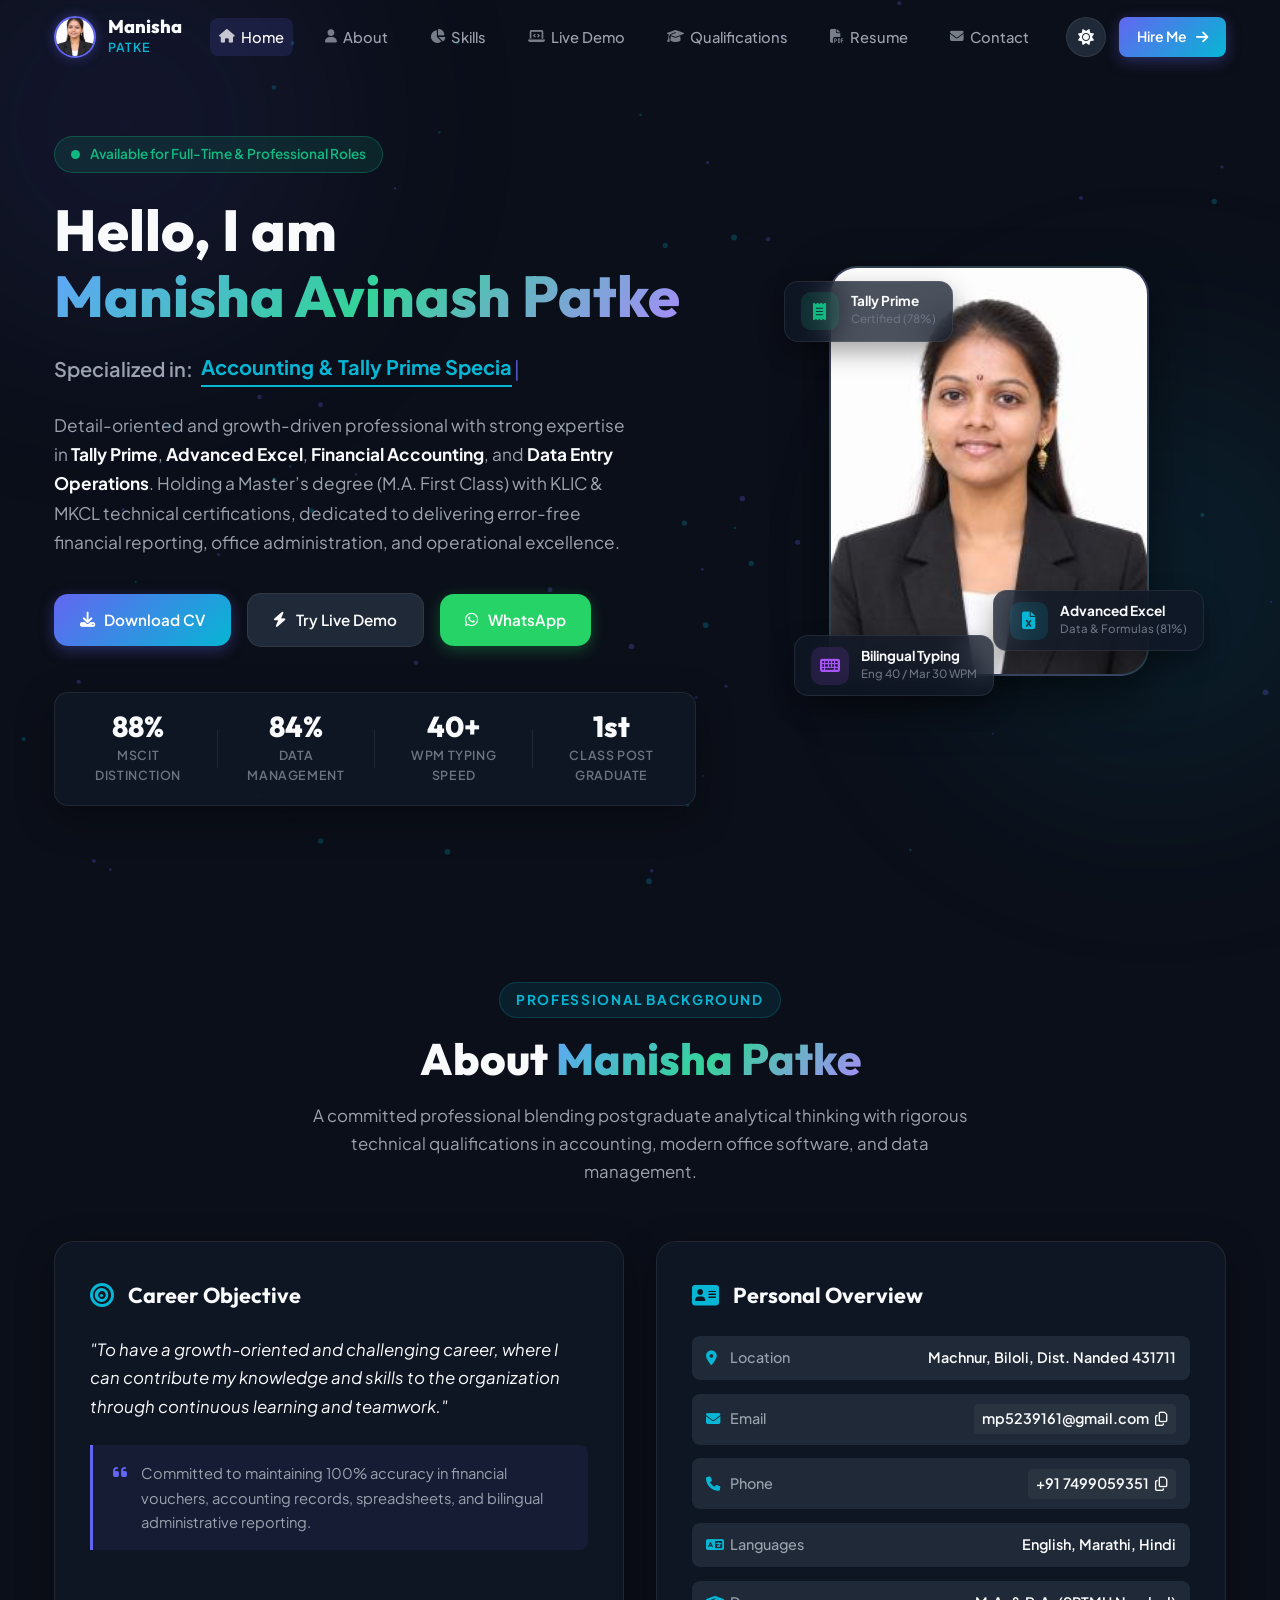
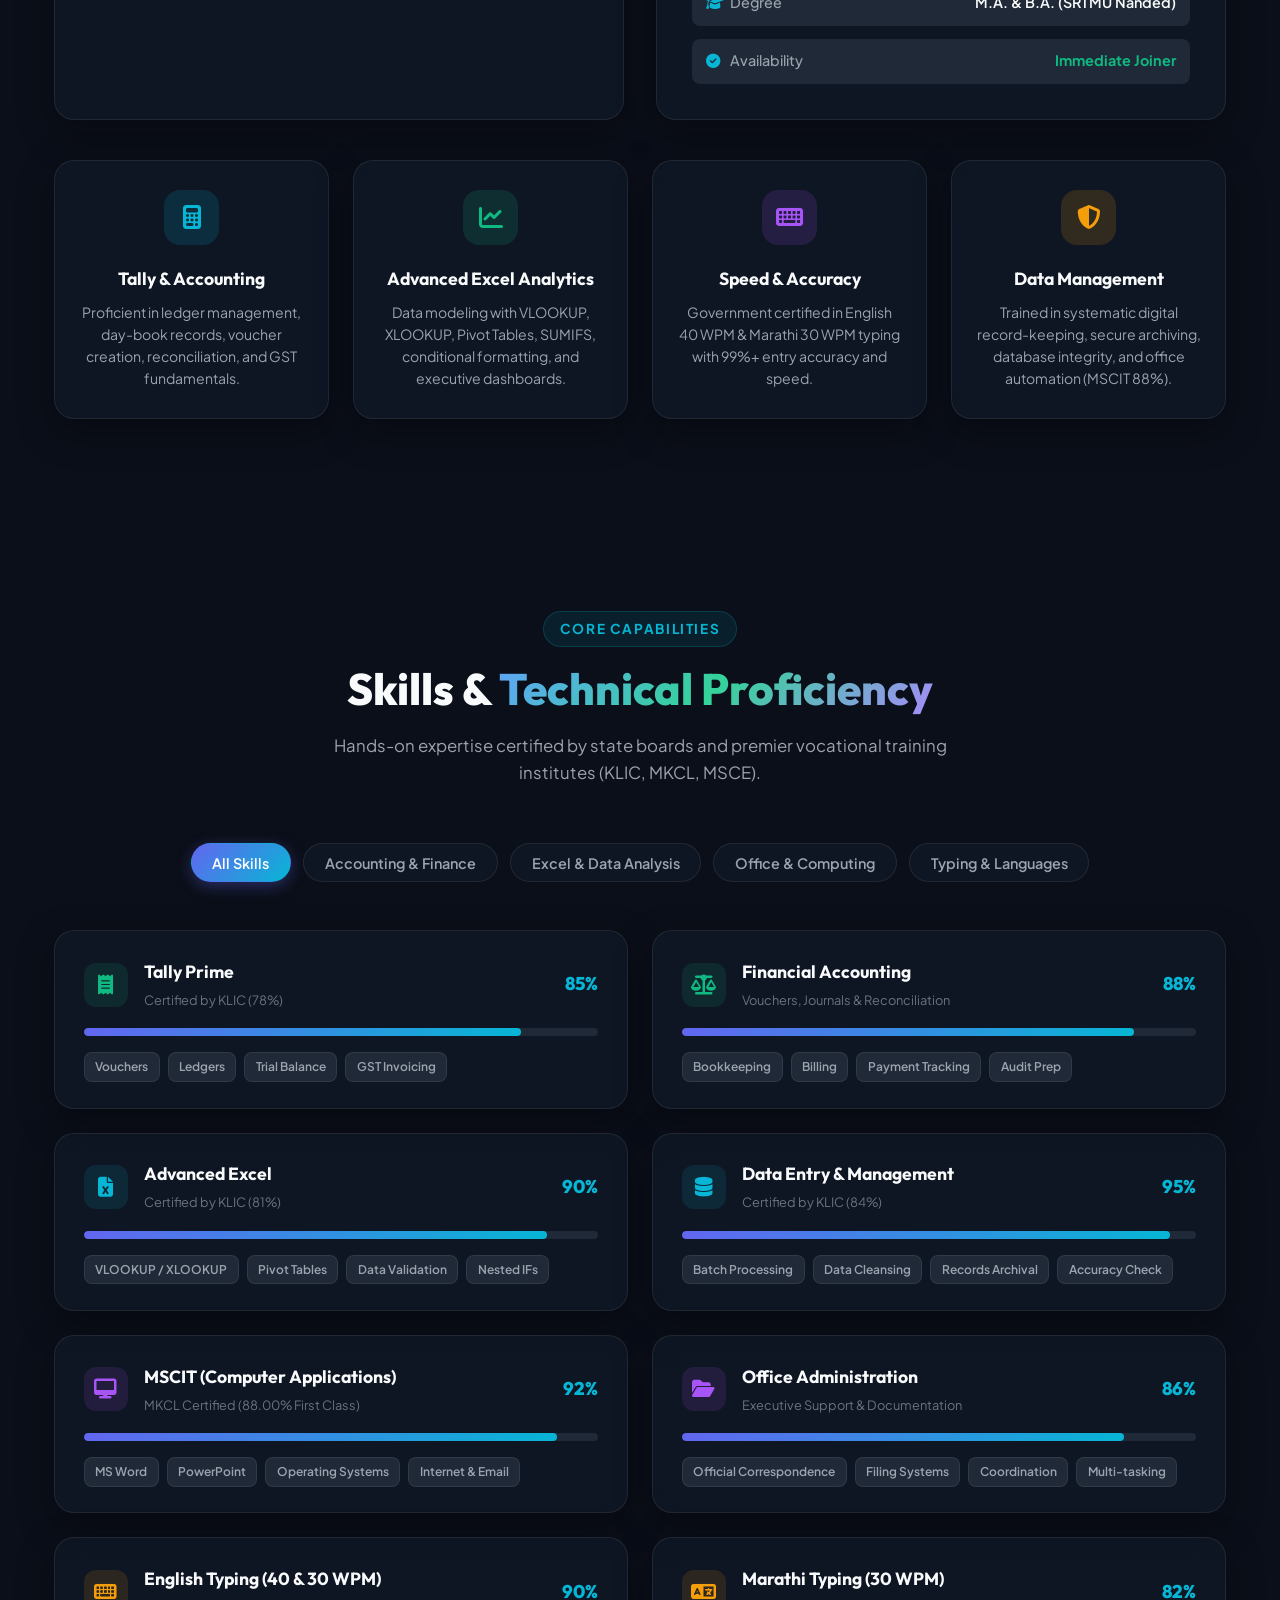
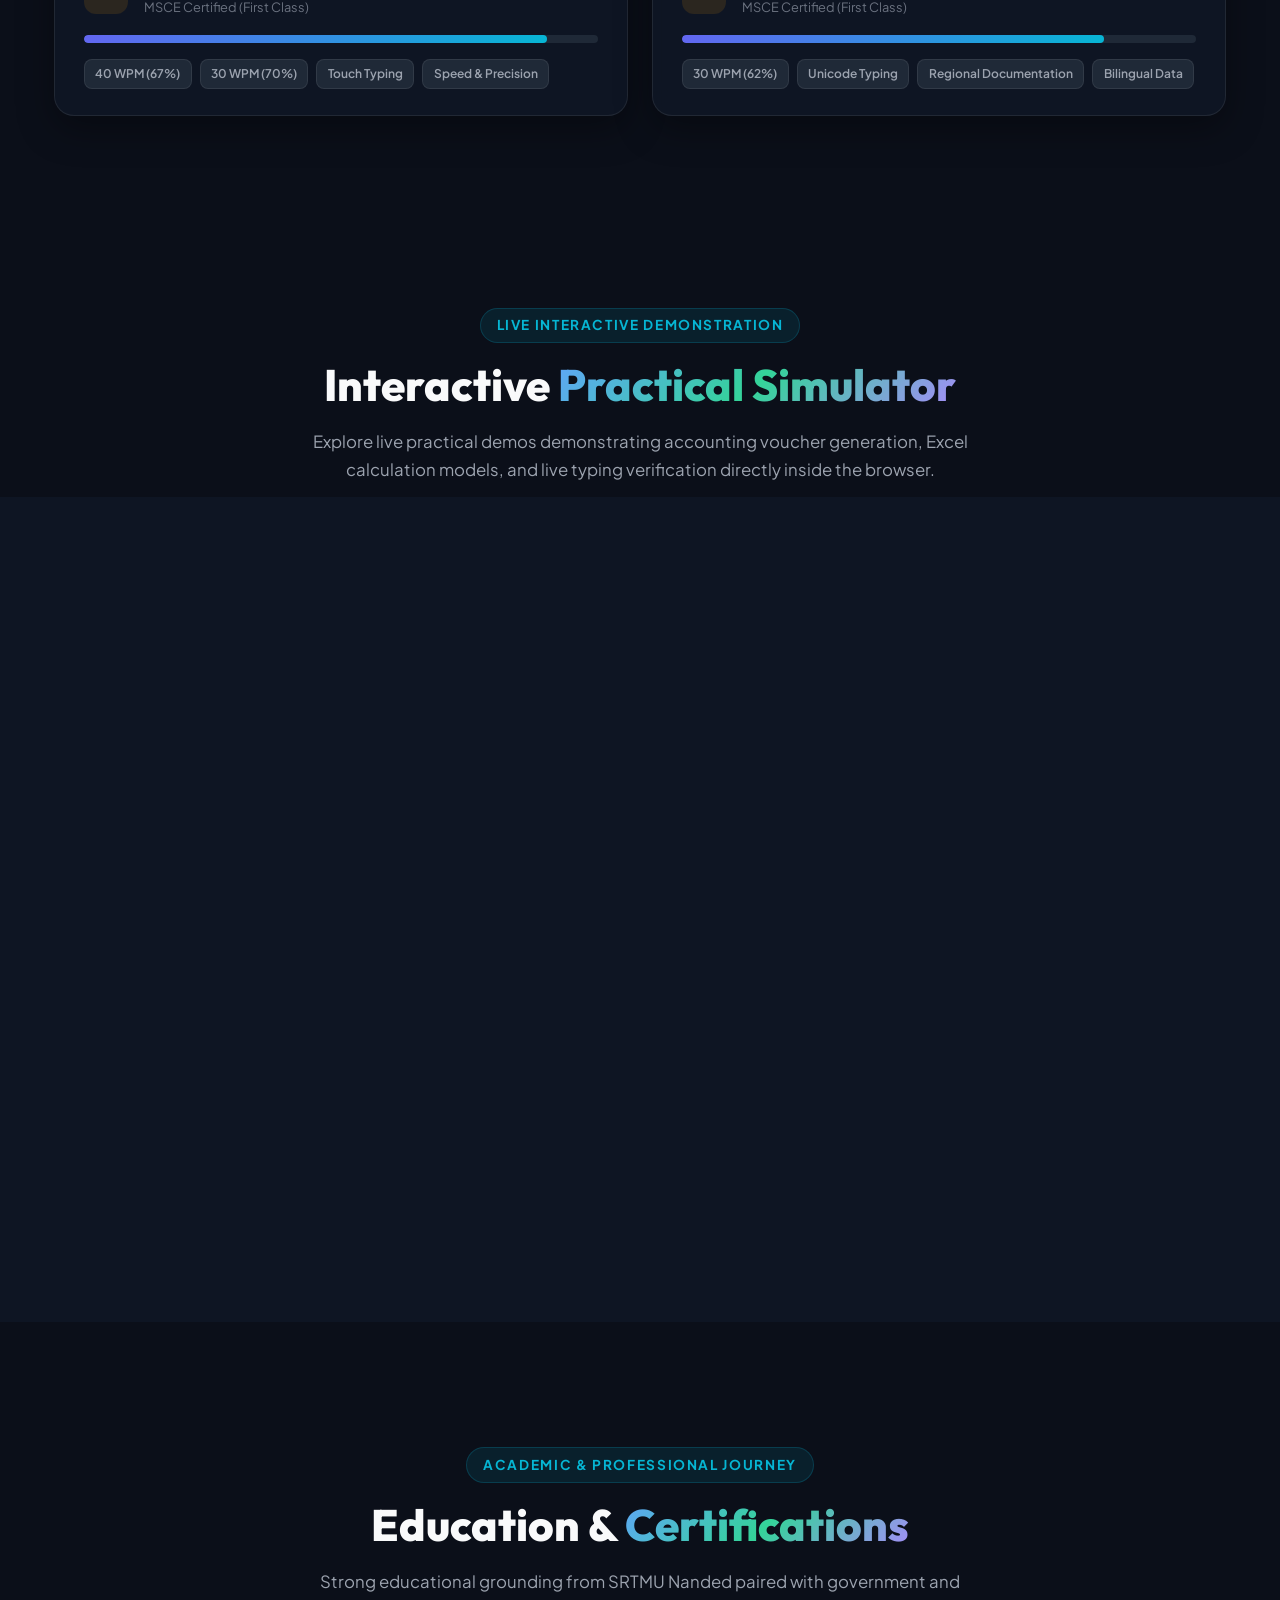
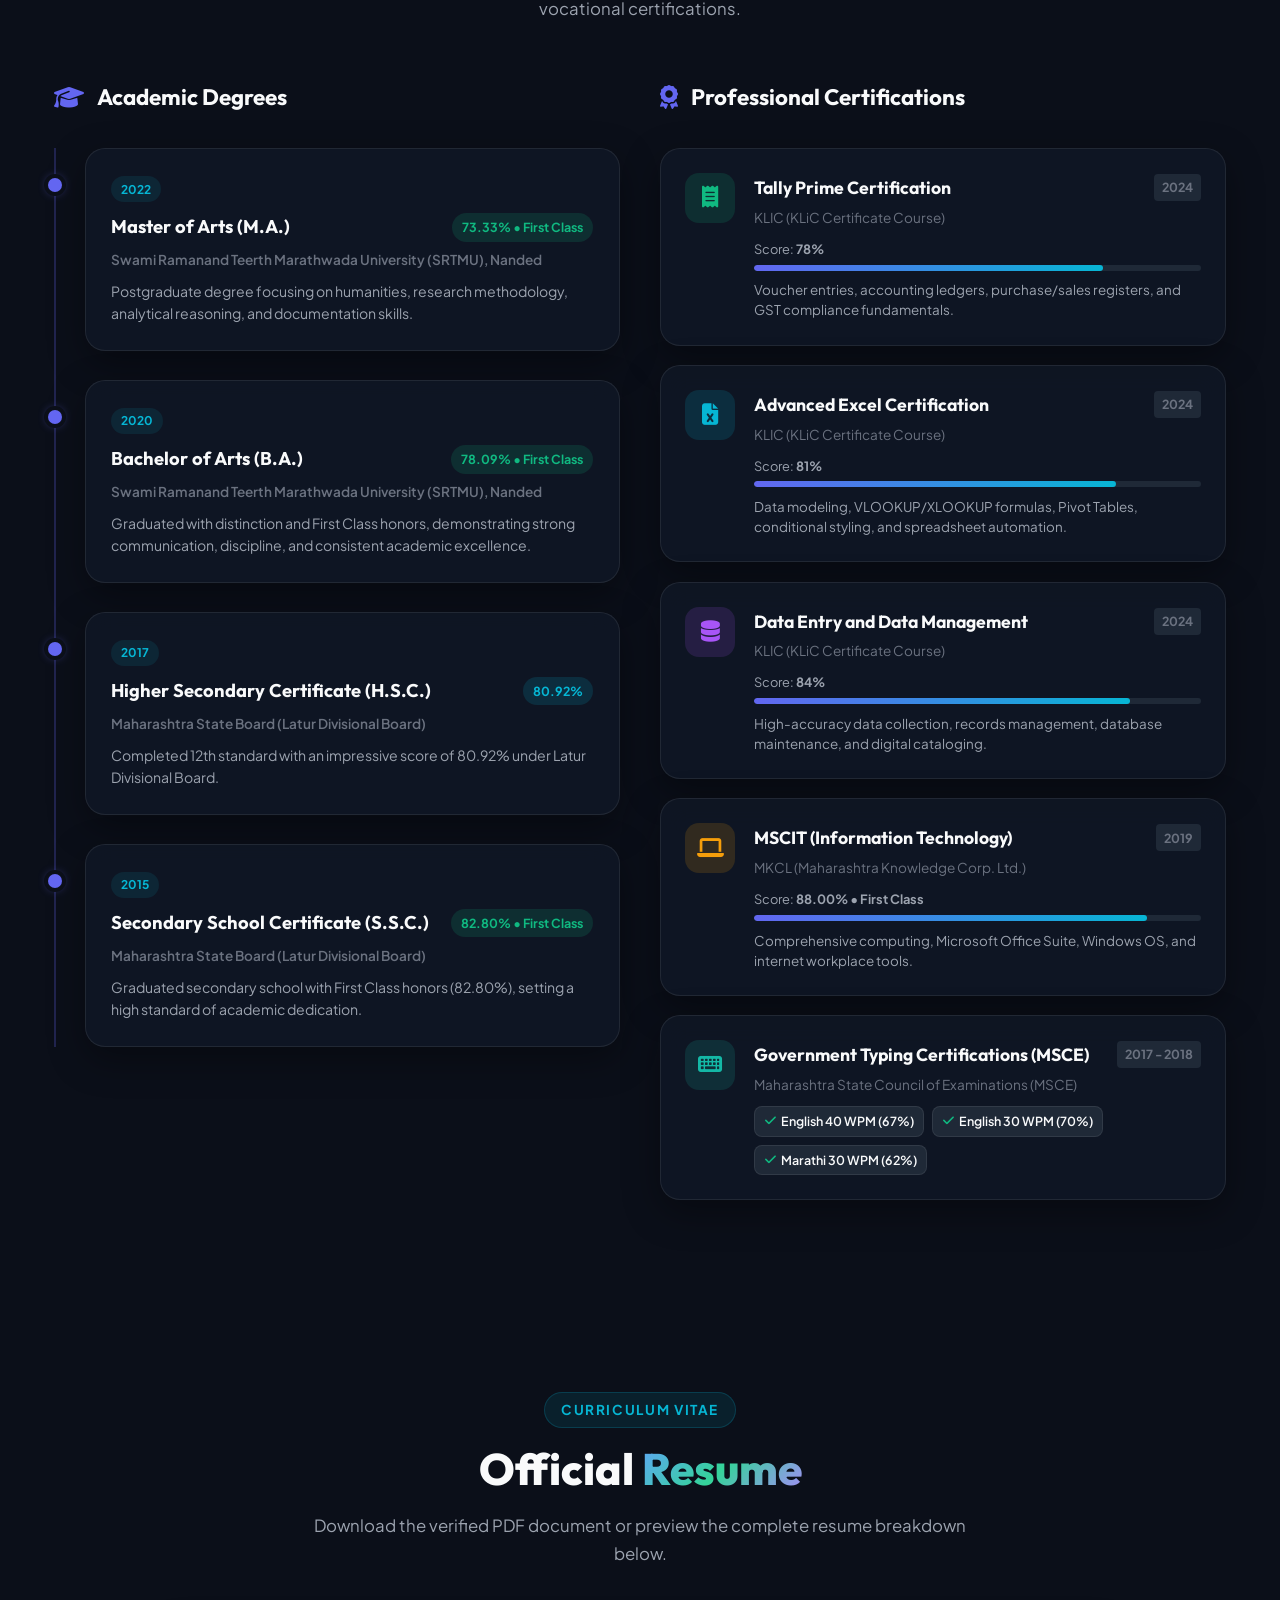
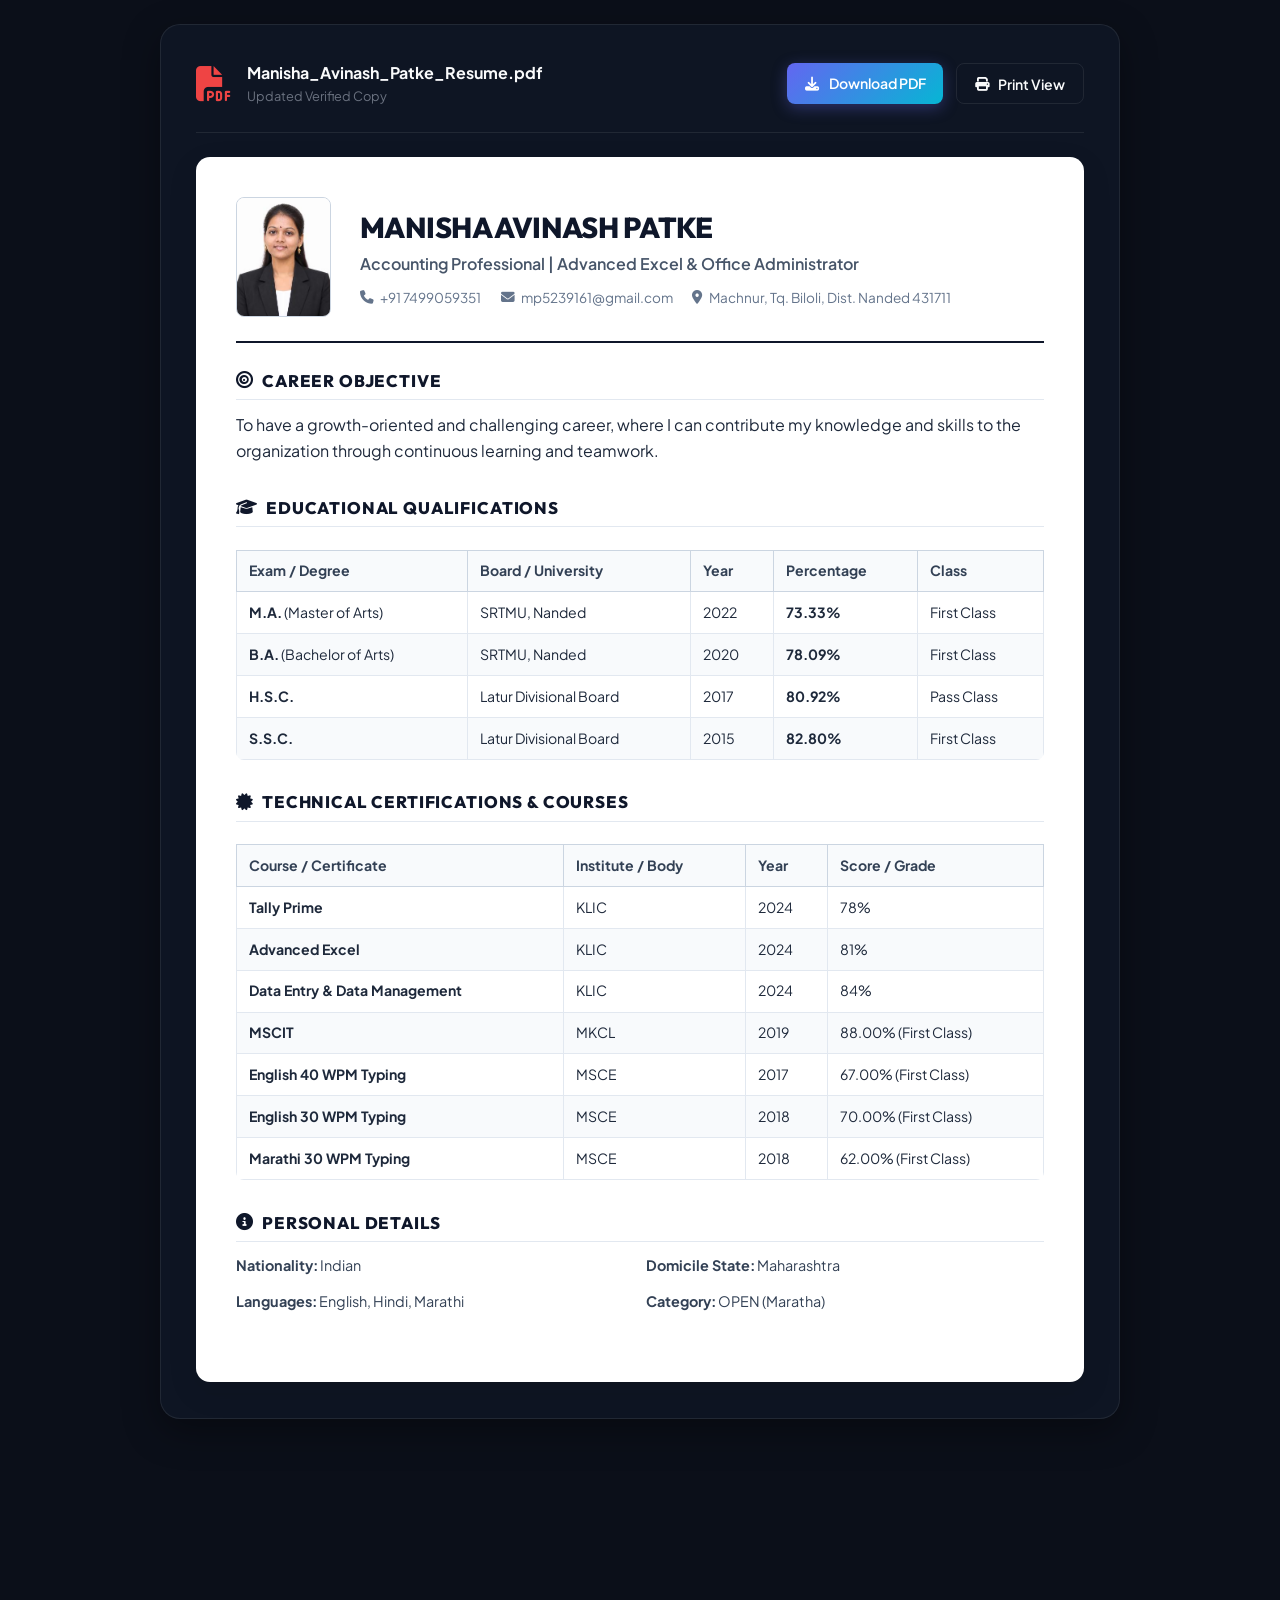
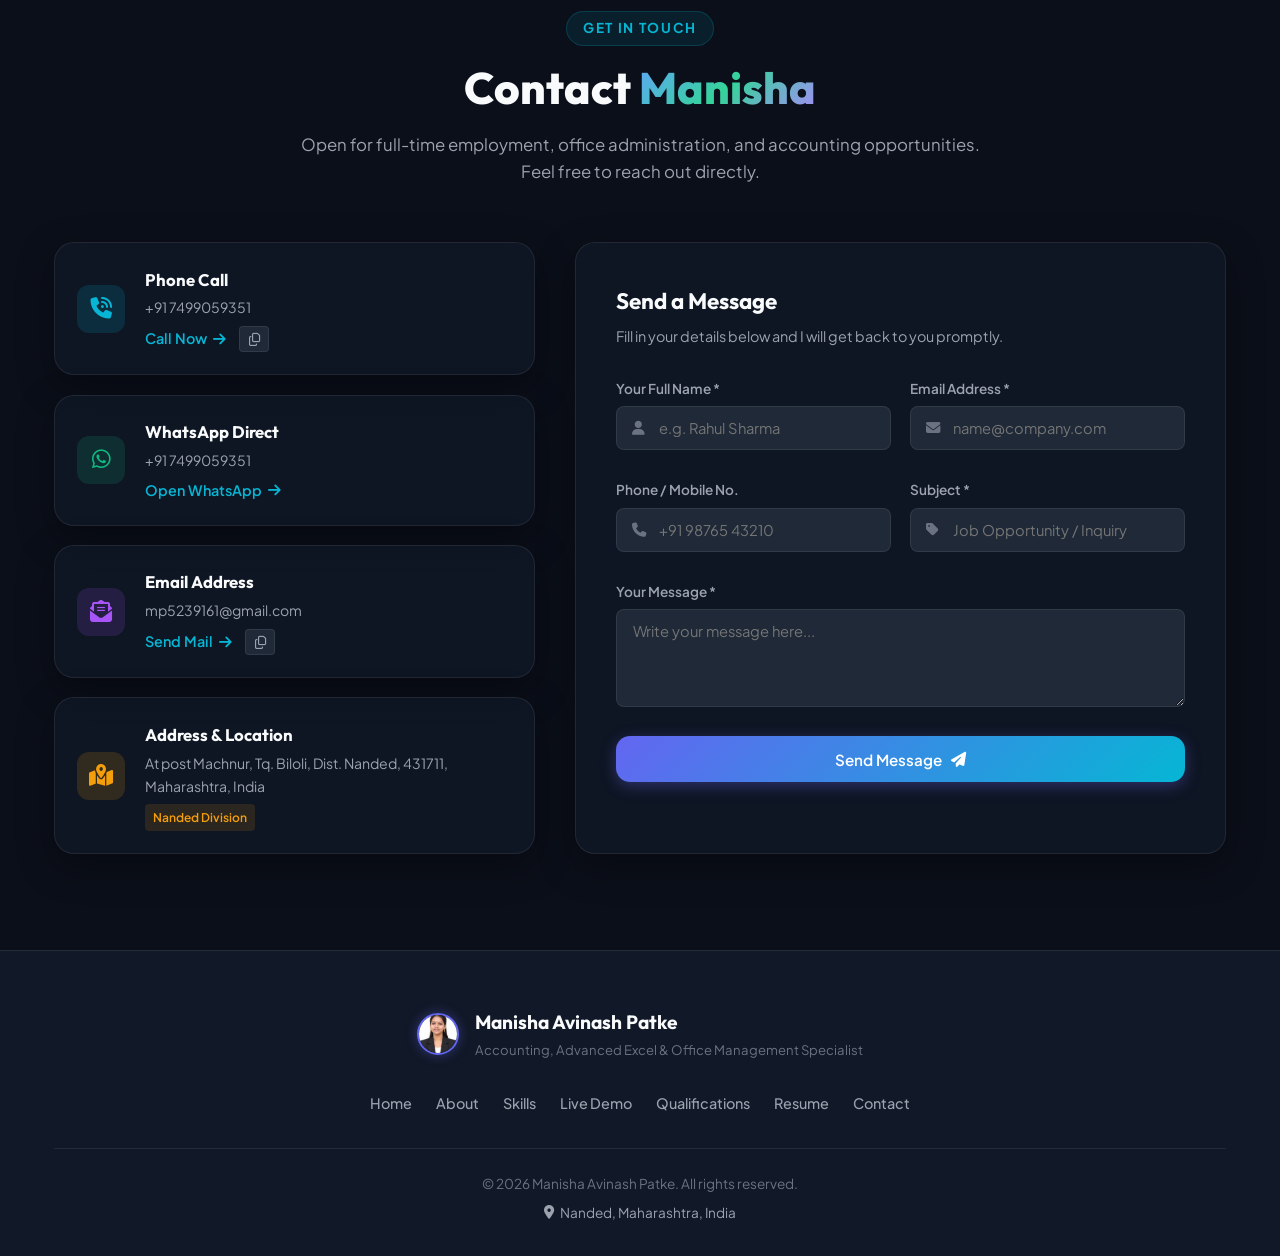
==== commit 04983f56: "Fix mobile responsiveness, layout overflow, and navigation drawer" ====
--- a/index.html
+++ b/index.html
@@ -30,6 +30,9 @@
   <div class="ambient-glow glow-top-left"></div>
   <div class="ambient-glow glow-bottom-right"></div>
   <canvas id="particles-canvas"></canvas>
+
+  <!-- Mobile Nav Overlay Backdrop -->
+  <div class="nav-overlay" id="nav-overlay"></div>
 
   <!-- Navigation Bar -->
   <nav class="navbar" id="navbar">
@@ -45,6 +48,17 @@
       </a>
 
       <div class="nav-menu" id="nav-menu">
+        <div class="nav-menu-header">
+          <div class="nav-menu-profile">
+            <div class="brand-avatar-mini">
+              <img src="profile.jpg" alt="Manisha Patke thumbnail">
+            </div>
+            <span>Manisha Patke</span>
+          </div>
+          <button class="nav-close-btn" id="nav-close-btn" aria-label="Close navigation menu">
+            <i class="fa-solid fa-xmark"></i>
+          </button>
+        </div>
         <ul class="nav-list">
           <li><a href="#home" class="nav-link active"><i class="fa-solid fa-house"></i> Home</a></li>
           <li><a href="#about" class="nav-link"><i class="fa-solid fa-user"></i> About</a></li>
@@ -580,24 +594,26 @@
                     <div><strong>Date:</strong> <span id="res-date">10-Sep-2026</span></div>
                   </div>
 
-                  <table class="receipt-table">
-                    <thead>
-                      <tr>
-                        <th>Item</th>
-                        <th>Qty</th>
-                        <th>Rate</th>
-                        <th>Amount</th>
-                      </tr>
-                    </thead>
-                    <tbody>
-                      <tr>
-                        <td id="res-item">Accounting & Audit Services</td>
-                        <td id="res-qty">2</td>
-                        <td id="res-rate">₹12,500.00</td>
-                        <td id="res-subtotal">₹25,000.00</td>
-                      </tr>
-                    </tbody>
-                  </table>
+                  <div class="table-responsive">
+                    <table class="receipt-table">
+                      <thead>
+                        <tr>
+                          <th>Item</th>
+                          <th>Qty</th>
+                          <th>Rate</th>
+                          <th>Amount</th>
+                        </tr>
+                      </thead>
+                      <tbody>
+                        <tr>
+                          <td id="res-item">Accounting & Audit Services</td>
+                          <td id="res-qty">2</td>
+                          <td id="res-rate">₹12,500.00</td>
+                          <td id="res-subtotal">₹25,000.00</td>
+                        </tr>
+                      </tbody>
+                    </table>
+                  </div>
 
                   <div class="receipt-summary">
                     <div class="summary-row">
@@ -990,105 +1006,109 @@
 
             <div class="res-sheet-block">
               <h3 class="res-heading"><i class="fa-solid fa-graduation-cap"></i> EDUCATIONAL QUALIFICATIONS</h3>
-              <table class="res-table">
-                <thead>
-                  <tr>
-                    <th>Exam / Degree</th>
-                    <th>Board / University</th>
-                    <th>Year</th>
-                    <th>Percentage</th>
-                    <th>Class</th>
-                  </tr>
-                </thead>
-                <tbody>
-                  <tr>
-                    <td><strong>M.A.</strong> (Master of Arts)</td>
-                    <td>SRTMU, Nanded</td>
-                    <td>2022</td>
-                    <td><strong>73.33%</strong></td>
-                    <td>First Class</td>
-                  </tr>
-                  <tr>
-                    <td><strong>B.A.</strong> (Bachelor of Arts)</td>
-                    <td>SRTMU, Nanded</td>
-                    <td>2020</td>
-                    <td><strong>78.09%</strong></td>
-                    <td>First Class</td>
-                  </tr>
-                  <tr>
-                    <td><strong>H.S.C.</strong></td>
-                    <td>Latur Divisional Board</td>
-                    <td>2017</td>
-                    <td><strong>80.92%</strong></td>
-                    <td>Pass Class</td>
-                  </tr>
-                  <tr>
-                    <td><strong>S.S.C.</strong></td>
-                    <td>Latur Divisional Board</td>
-                    <td>2015</td>
-                    <td><strong>82.80%</strong></td>
-                    <td>First Class</td>
-                  </tr>
-                </tbody>
-              </table>
+              <div class="table-responsive">
+                <table class="res-table">
+                  <thead>
+                    <tr>
+                      <th>Exam / Degree</th>
+                      <th>Board / University</th>
+                      <th>Year</th>
+                      <th>Percentage</th>
+                      <th>Class</th>
+                    </tr>
+                  </thead>
+                  <tbody>
+                    <tr>
+                      <td><strong>M.A.</strong> (Master of Arts)</td>
+                      <td>SRTMU, Nanded</td>
+                      <td>2022</td>
+                      <td><strong>73.33%</strong></td>
+                      <td>First Class</td>
+                    </tr>
+                    <tr>
+                      <td><strong>B.A.</strong> (Bachelor of Arts)</td>
+                      <td>SRTMU, Nanded</td>
+                      <td>2020</td>
+                      <td><strong>78.09%</strong></td>
+                      <td>First Class</td>
+                    </tr>
+                    <tr>
+                      <td><strong>H.S.C.</strong></td>
+                      <td>Latur Divisional Board</td>
+                      <td>2017</td>
+                      <td><strong>80.92%</strong></td>
+                      <td>Pass Class</td>
+                    </tr>
+                    <tr>
+                      <td><strong>S.S.C.</strong></td>
+                      <td>Latur Divisional Board</td>
+                      <td>2015</td>
+                      <td><strong>82.80%</strong></td>
+                      <td>First Class</td>
+                    </tr>
+                  </tbody>
+                </table>
+              </div>
             </div>
 
             <div class="res-sheet-block">
               <h3 class="res-heading"><i class="fa-solid fa-certificate"></i> TECHNICAL CERTIFICATIONS & COURSES</h3>
-              <table class="res-table">
-                <thead>
-                  <tr>
-                    <th>Course / Certificate</th>
-                    <th>Institute / Body</th>
-                    <th>Year</th>
-                    <th>Score / Grade</th>
-                  </tr>
-                </thead>
-                <tbody>
-                  <tr>
-                    <td><strong>Tally Prime</strong></td>
-                    <td>KLIC</td>
-                    <td>2024</td>
-                    <td>78%</td>
-                  </tr>
-                  <tr>
-                    <td><strong>Advanced Excel</strong></td>
-                    <td>KLIC</td>
-                    <td>2024</td>
-                    <td>81%</td>
-                  </tr>
-                  <tr>
-                    <td><strong>Data Entry & Data Management</strong></td>
-                    <td>KLIC</td>
-                    <td>2024</td>
-                    <td>84%</td>
-                  </tr>
-                  <tr>
-                    <td><strong>MSCIT</strong></td>
-                    <td>MKCL</td>
-                    <td>2019</td>
-                    <td>88.00% (First Class)</td>
-                  </tr>
-                  <tr>
-                    <td><strong>English 40 WPM Typing</strong></td>
-                    <td>MSCE</td>
-                    <td>2017</td>
-                    <td>67.00% (First Class)</td>
-                  </tr>
-                  <tr>
-                    <td><strong>English 30 WPM Typing</strong></td>
-                    <td>MSCE</td>
-                    <td>2018</td>
-                    <td>70.00% (First Class)</td>
-                  </tr>
-                  <tr>
-                    <td><strong>Marathi 30 WPM Typing</strong></td>
-                    <td>MSCE</td>
-                    <td>2018</td>
-                    <td>62.00% (First Class)</td>
-                  </tr>
-                </tbody>
-              </table>
+              <div class="table-responsive">
+                <table class="res-table">
+                  <thead>
+                    <tr>
+                      <th>Course / Certificate</th>
+                      <th>Institute / Body</th>
+                      <th>Year</th>
+                      <th>Score / Grade</th>
+                    </tr>
+                  </thead>
+                  <tbody>
+                    <tr>
+                      <td><strong>Tally Prime</strong></td>
+                      <td>KLIC</td>
+                      <td>2024</td>
+                      <td>78%</td>
+                    </tr>
+                    <tr>
+                      <td><strong>Advanced Excel</strong></td>
+                      <td>KLIC</td>
+                      <td>2024</td>
+                      <td>81%</td>
+                    </tr>
+                    <tr>
+                      <td><strong>Data Entry & Data Management</strong></td>
+                      <td>KLIC</td>
+                      <td>2024</td>
+                      <td>84%</td>
+                    </tr>
+                    <tr>
+                      <td><strong>MSCIT</strong></td>
+                      <td>MKCL</td>
+                      <td>2019</td>
+                      <td>88.00% (First Class)</td>
+                    </tr>
+                    <tr>
+                      <td><strong>English 40 WPM Typing</strong></td>
+                      <td>MSCE</td>
+                      <td>2017</td>
+                      <td>67.00% (First Class)</td>
+                    </tr>
+                    <tr>
+                      <td><strong>English 30 WPM Typing</strong></td>
+                      <td>MSCE</td>
+                      <td>2018</td>
+                      <td>70.00% (First Class)</td>
+                    </tr>
+                    <tr>
+                      <td><strong>Marathi 30 WPM Typing</strong></td>
+                      <td>MSCE</td>
+                      <td>2018</td>
+                      <td>62.00% (First Class)</td>
+                    </tr>
+                  </tbody>
+                </table>
+              </div>
             </div>
 
             <div class="res-sheet-block">
--- a/style.css
+++ b/style.css
@@ -2241,13 +2241,83 @@
   to { opacity: 0; transform: translateY(-15px); }
 }
 
+/* --- RESPONSIVE & MOBILE UTILITIES --- */
+.nav-overlay {
+  position: fixed;
+  top: 0;
+  left: 0;
+  width: 100vw;
+  height: 100vh;
+  background: rgba(0, 0, 0, 0.65);
+  backdrop-filter: blur(4px);
+  -webkit-backdrop-filter: blur(4px);
+  z-index: 995;
+  opacity: 0;
+  visibility: hidden;
+  transition: opacity var(--transition-smooth), visibility var(--transition-smooth);
+}
+
+.nav-overlay.active {
+  opacity: 1;
+  visibility: visible;
+}
+
+.nav-menu-header {
+  display: none;
+  justify-content: space-between;
+  align-items: center;
+  width: 100%;
+  padding-bottom: 1.2rem;
+  margin-bottom: 1rem;
+  border-bottom: 1px solid var(--border-color);
+}
+
+.nav-menu-profile {
+  display: flex;
+  align-items: center;
+  gap: 0.75rem;
+  font-family: var(--font-heading);
+  font-weight: 700;
+  font-size: 1.05rem;
+  color: var(--text-primary);
+}
+
+.nav-close-btn {
+  background: var(--bg-tertiary);
+  border: 1px solid var(--border-color);
+  color: var(--text-primary);
+  width: 36px;
+  height: 36px;
+  border-radius: 50%;
+  display: flex;
+  align-items: center;
+  justify-content: center;
+  cursor: pointer;
+  font-size: 1.1rem;
+  transition: all var(--transition-fast);
+}
+
+.nav-close-btn:hover {
+  background: rgba(239, 68, 68, 0.2);
+  color: #ef4444;
+  border-color: #ef4444;
+}
+
+.table-responsive {
+  width: 100%;
+  overflow-x: auto;
+  -webkit-overflow-scrolling: touch;
+  border-radius: var(--radius-sm);
+  margin: 0.8rem 0;
+}
+
 /* --- PRINT MEDIA STYLES --- */
 @media print {
   body {
     background: #ffffff !important;
     color: #000000 !important;
   }
-  .navbar, .hero-section, .about-section, .skills-section, 
+  .navbar, .nav-overlay, .hero-section, .about-section, .skills-section, 
   .interactive-section, .education-section, .contact-section, 
   .footer, .back-to-top, .ambient-glow, #particles-canvas, 
   .scroll-progress-bar, .resume-toolbar {
@@ -2270,17 +2340,18 @@
   }
 }
 
-/* --- RESPONSIVE MEDIA QUERIES --- */
+/* --- RESPONSIVE MEDIA QUERIES (TABLETS & BELOW <= 1024px) --- */
 @media (max-width: 1024px) {
   .hero-container {
     grid-template-columns: 1fr;
-    gap: 3rem;
+    gap: 2.8rem;
     text-align: center;
   }
   .hero-content {
     display: flex;
     flex-direction: column;
     align-items: center;
+    width: 100%;
   }
   .hero-bio {
     max-width: 100%;
@@ -2311,77 +2382,596 @@
   }
 }
 
+/* --- RESPONSIVE MEDIA QUERIES (MOBILE PHONES <= 768px) --- */
 @media (max-width: 768px) {
+  /* Prevent horizontal scroll & jumble */
+  html, body {
+    overflow-x: hidden !important;
+    max-width: 100vw;
+    width: 100%;
+  }
+
+  .container {
+    padding: 0 1.2rem;
+    max-width: 100%;
+  }
+
   .section {
-    padding: 4.5rem 0;
-  }
+    padding: 4rem 0;
+  }
+
+  .section-header {
+    margin-bottom: 2.2rem;
+  }
+
+  .section-title {
+    font-size: 1.85rem;
+  }
+
+  .section-desc {
+    font-size: 0.95rem;
+  }
+
+  /* Navbar & Mobile Drawer */
+  .navbar {
+    padding: 0.75rem 0;
+  }
+  
+  .navbar.scrolled {
+    padding: 0.6rem 0;
+  }
+
+  .brand-name {
+    font-size: 1.05rem;
+  }
+
+  .nav-actions {
+    gap: 0.5rem;
+  }
+
+  .nav-cta {
+    display: none;
+  }
+
+  .menu-toggle {
+    display: flex;
+    align-items: center;
+    justify-content: center;
+    width: 38px;
+    height: 38px;
+    background: var(--bg-tertiary);
+    border: 1px solid var(--border-color);
+    border-radius: var(--radius-sm);
+    padding: 9px;
+  }
+
   .nav-menu {
     position: fixed;
     top: 0;
     right: -100%;
-    width: 280px;
+    width: min(300px, 85vw);
     height: 100vh;
+    height: 100dvh;
     background: var(--bg-secondary);
     border-left: 1px solid var(--border-color);
-    padding: 5rem 2rem 2rem;
-    box-shadow: -10px 0 30px rgba(0, 0, 0, 0.5);
-    transition: right var(--transition-smooth);
-    z-index: 998;
-  }
+    padding: 1.5rem 1.4rem 2rem;
+    box-shadow: -10px 0 35px rgba(0, 0, 0, 0.6);
+    transition: right 0.35s cubic-bezier(0.4, 0, 0.2, 1);
+    z-index: 999;
+    display: flex;
+    flex-direction: column;
+    overflow-y: auto;
+  }
+
   .nav-menu.active {
     right: 0;
   }
+
+  .nav-menu-header {
+    display: flex;
+  }
+
   .nav-list {
     flex-direction: column;
-    align-items: flex-start;
-    gap: 1.2rem;
-  }
+    align-items: stretch;
+    gap: 0.5rem;
+  }
+
   .nav-link {
     width: 100%;
-    padding: 0.6rem 0.8rem;
+    padding: 0.75rem 1rem;
+    font-size: 0.95rem;
+    border-radius: var(--radius-sm);
+  }
+
+  /* Hero Section Mobile */
+  .hero-section {
+    padding-top: 5.8rem;
+    padding-bottom: 3.2rem;
+  }
+
+  .hero-container {
+    gap: 2rem;
+  }
+
+  .badge-pill {
+    font-size: 0.75rem;
+    padding: 0.35rem 0.85rem;
+    margin-bottom: 1.2rem;
+    text-align: center;
+    line-height: 1.3;
+  }
+
+  .hero-title {
+    font-size: clamp(1.8rem, 6.5vw, 2.4rem);
+    margin-bottom: 0.85rem;
+  }
+
+  .typewriter-container {
     font-size: 1rem;
-  }
-  .menu-toggle {
+    min-height: 3rem;
+    line-height: 1.4;
+    justify-content: center;
+    text-align: center;
+    margin-bottom: 1.2rem;
+    width: 100%;
+  }
+
+  .hero-bio {
+    font-size: 0.92rem;
+    line-height: 1.6;
+    margin-bottom: 1.8rem;
+    text-align: center;
+  }
+
+  .hero-cta-group {
+    flex-direction: column;
+    align-items: stretch;
+    gap: 0.75rem;
+    width: 100%;
+    margin-bottom: 2rem;
+  }
+
+  .hero-cta-group .btn {
+    width: 100%;
+    padding: 0.85rem 1.2rem;
+  }
+
+  .hero-metrics {
+    display: grid;
+    grid-template-columns: 1fr 1fr;
+    gap: 0.85rem;
+    padding: 1.1rem 1rem;
+    width: 100%;
+  }
+
+  .metric-divider {
+    display: none;
+  }
+
+  .metric-num {
+    font-size: 1.5rem;
+  }
+
+  .metric-label {
+    font-size: 0.72rem;
+  }
+
+  /* Profile Visual & Badges Stack on Mobile */
+  .hero-visual {
+    order: -1;
+    width: 100%;
     display: flex;
-  }
-  .nav-cta {
-    display: none;
-  }
+    flex-direction: column;
+    align-items: center;
+  }
+
+  .profile-card-wrapper {
+    width: min(230px, 70vw);
+    height: 290px;
+    margin: 0 auto;
+  }
+
+  .profile-frame {
+    border-radius: 20px;
+  }
+
+  .floating-badge {
+    position: relative !important;
+    top: auto !important;
+    left: auto !important;
+    right: auto !important;
+    bottom: auto !important;
+    transform: none !important;
+    animation: none !important;
+    pointer-events: auto;
+    width: 100%;
+    max-width: 270px;
+    margin: 0.4rem auto 0;
+    box-shadow: 0 4px 15px rgba(0, 0, 0, 0.25);
+  }
+
+  /* About Section Mobile */
   .about-grid {
     grid-template-columns: 1fr;
-  }
+    gap: 1.4rem;
+  }
+
+  .about-card {
+    padding: 1.4rem 1.2rem;
+  }
+
+  .career-text {
+    font-size: 0.95rem;
+  }
+
+  .info-list-grid {
+    gap: 0.65rem;
+  }
+
+  .info-item {
+    flex-direction: column;
+    align-items: flex-start;
+    gap: 0.3rem;
+    padding: 0.65rem 0.8rem;
+  }
+
+  .info-val {
+    text-align: left;
+    word-break: break-word;
+  }
+
   .pillars-grid {
     grid-template-columns: 1fr;
-  }
-  .form-row {
+    gap: 1.2rem;
+  }
+
+  .pillar-card {
+    padding: 1.4rem 1.2rem;
+  }
+
+  /* Skills Section Mobile */
+  .filter-tabs {
+    gap: 0.4rem;
+    margin-bottom: 2rem;
+  }
+
+  .filter-btn {
+    padding: 0.45rem 0.85rem;
+    font-size: 0.8rem;
+  }
+
+  .skills-grid {
     grid-template-columns: 1fr;
-  }
-  .badge-top-left {
-    left: -15px;
-  }
-  .badge-bottom-right {
-    right: -15px;
-  }
-  .badge-bottom-left {
-    left: -10px;
-  }
-  .hero-metrics {
+    gap: 1.2rem;
+  }
+
+  .skill-card {
+    padding: 1.3rem 1.2rem;
+  }
+
+  .skill-title {
+    font-size: 1rem;
+  }
+
+  /* Simulator Section Mobile */
+  .simulator-wrapper {
+    padding: 1.2rem 1rem;
+  }
+
+  .sim-nav {
+    display: flex;
+    overflow-x: auto;
+    -webkit-overflow-scrolling: touch;
+    gap: 0.4rem;
+    padding-bottom: 0.6rem;
+    border-bottom: 1px solid var(--border-color);
+  }
+
+  .sim-tab-btn {
+    padding: 0.65rem 0.9rem;
+    font-size: 0.82rem;
+    flex-shrink: 0;
+  }
+
+  .sim-grid {
+    grid-template-columns: 1fr;
+    gap: 1.6rem;
+  }
+
+  .input-grid {
+    grid-template-columns: 1fr;
+    gap: 0.8rem;
+  }
+
+  .input-grid .form-group:nth-child(1),
+  .input-grid .form-group:nth-child(2) {
+    grid-column: span 1;
+  }
+
+  .calc-btn-row {
     flex-direction: column;
+  }
+
+  .calc-btn-row .btn {
+    width: 100%;
+  }
+
+  .invoice-receipt-card {
+    padding: 1.2rem 1rem;
+  }
+
+  .receipt-header {
+    flex-direction: column;
+    gap: 0.5rem;
+  }
+
+  .receipt-details {
+    flex-direction: column;
+    gap: 0.4rem;
+  }
+
+  .excel-toolbar {
+    flex-direction: column;
+    align-items: stretch;
+    gap: 0.75rem;
+  }
+
+  .excel-controls {
+    flex-direction: column;
+    align-items: stretch;
+    gap: 0.6rem;
+  }
+
+  .search-input-wrap {
+    width: 100%;
+  }
+
+  .search-input-wrap input {
+    width: 100%;
+  }
+
+  .excel-metrics-row {
+    grid-template-columns: 1fr 1fr;
+    gap: 0.6rem;
+  }
+
+  .excel-metric {
+    padding: 0.6rem 0.8rem;
+  }
+
+  .excel-metric .val {
+    font-size: 1.1rem;
+  }
+
+  .typing-header {
+    flex-direction: column;
+    align-items: stretch;
+    gap: 0.75rem;
+  }
+
+  .typing-stats-badges {
+    display: grid;
+    grid-template-columns: repeat(3, 1fr);
+    gap: 0.4rem;
+  }
+
+  .stat-badge {
+    padding: 0.4rem 0.5rem;
+  }
+
+  .stat-val {
+    font-size: 1rem;
+  }
+
+  .quote-display-box {
+    font-size: 0.95rem;
+    padding: 1rem;
+    min-height: 80px;
+    line-height: 1.6;
+  }
+
+  .typing-actions {
+    flex-direction: column;
+  }
+
+  .typing-actions .btn {
+    width: 100%;
+  }
+
+  /* Education & Certifications Mobile */
+  .edu-cert-grid {
+    grid-template-columns: 1fr;
+    gap: 2rem;
+  }
+
+  .timeline {
+    padding-left: 1.2rem;
+    gap: 1.4rem;
+  }
+
+  .timeline-dot {
+    left: -1.75rem;
+    width: 12px;
+    height: 12px;
+  }
+
+  .timeline-card {
+    padding: 1.2rem 1rem;
+  }
+
+  .timeline-title-row {
+    flex-direction: column;
+    align-items: flex-start;
+    gap: 0.35rem;
+  }
+
+  .cert-card {
+    flex-direction: column;
+    align-items: flex-start;
+    gap: 0.8rem;
+    padding: 1.2rem 1rem;
+  }
+
+  .cert-top {
+    flex-direction: column;
+    align-items: flex-start;
+    gap: 0.3rem;
+  }
+
+  /* Resume Section Mobile */
+  .resume-wrapper {
+    padding: 1.2rem 1rem;
+  }
+
+  .resume-toolbar {
+    flex-direction: column;
+    align-items: stretch;
     gap: 1rem;
+  }
+
+  .resume-actions {
+    flex-direction: column;
+    gap: 0.6rem;
+  }
+
+  .resume-actions .btn {
     width: 100%;
   }
-  .metric-divider {
-    width: 80%;
-    height: 1px;
-  }
+
+  .digital-resume-sheet {
+    padding: 1.2rem 0.9rem;
+  }
+
   .res-sheet-profile {
     flex-direction: column;
     text-align: center;
-  }
+    gap: 1rem;
+  }
+
+  .res-sheet-img {
+    margin: 0 auto;
+  }
+
+  .res-sheet-name {
+    font-size: 1.35rem;
+  }
+
+  .res-sheet-contact-row {
+    flex-direction: column;
+    align-items: center;
+    gap: 0.4rem;
+  }
+
   .res-details-columns {
     grid-template-columns: 1fr;
-  }
-  .res-sheet-contact-row {
-    justify-content: center;
-  }
-}
+    gap: 0.5rem;
+  }
+
+  /* Contact Section Mobile */
+  .contact-grid {
+    grid-template-columns: 1fr;
+    gap: 2rem;
+  }
+
+  .contact-form-wrapper {
+    padding: 1.4rem 1.1rem;
+  }
+
+  .form-row {
+    grid-template-columns: 1fr;
+    gap: 1rem;
+  }
+
+  .contact-info-card {
+    padding: 1.1rem;
+    gap: 0.9rem;
+  }
+
+  .c-actions {
+    flex-wrap: wrap;
+    gap: 0.5rem;
+  }
+
+  /* Footer Mobile */
+  .footer {
+    padding: 2.5rem 0 1.5rem;
+  }
+
+  .footer-brand {
+    flex-direction: column;
+    text-align: center;
+  }
+
+  .footer-brand h3, .footer-brand p {
+    text-align: center;
+  }
+
+  .footer-nav {
+    gap: 0.8rem 1.2rem;
+  }
+
+  .back-to-top {
+    bottom: 1.2rem;
+    right: 1.2rem;
+    width: 40px;
+    height: 40px;
+    font-size: 0.95rem;
+  }
+}
+
+/* --- ULTRA-SMALL MOBILE (<= 480px) --- */
+@media (max-width: 480px) {
+  .container {
+    padding: 0 0.9rem;
+  }
+
+  .section {
+    padding: 3.2rem 0;
+  }
+
+  .section-title {
+    font-size: 1.6rem;
+  }
+
+  .hero-title {
+    font-size: 1.7rem;
+  }
+
+  .hero-metrics {
+    grid-template-columns: 1fr 1fr;
+    gap: 0.6rem;
+    padding: 0.9rem;
+  }
+
+  .metric-num {
+    font-size: 1.3rem;
+  }
+
+  .excel-metrics-row {
+    grid-template-columns: 1fr;
+  }
+
+  .typing-stats-badges {
+    grid-template-columns: 1fr;
+  }
+
+  .floating-badge {
+    padding: 0.55rem 0.8rem;
+  }
+
+  .badge-icon {
+    width: 32px;
+    height: 32px;
+    font-size: 0.95rem;
+  }
+
+  .badge-title {
+    font-size: 0.82rem;
+  }
+
+  .badge-subtitle {
+    font-size: 0.68rem;
+  }
+}
+
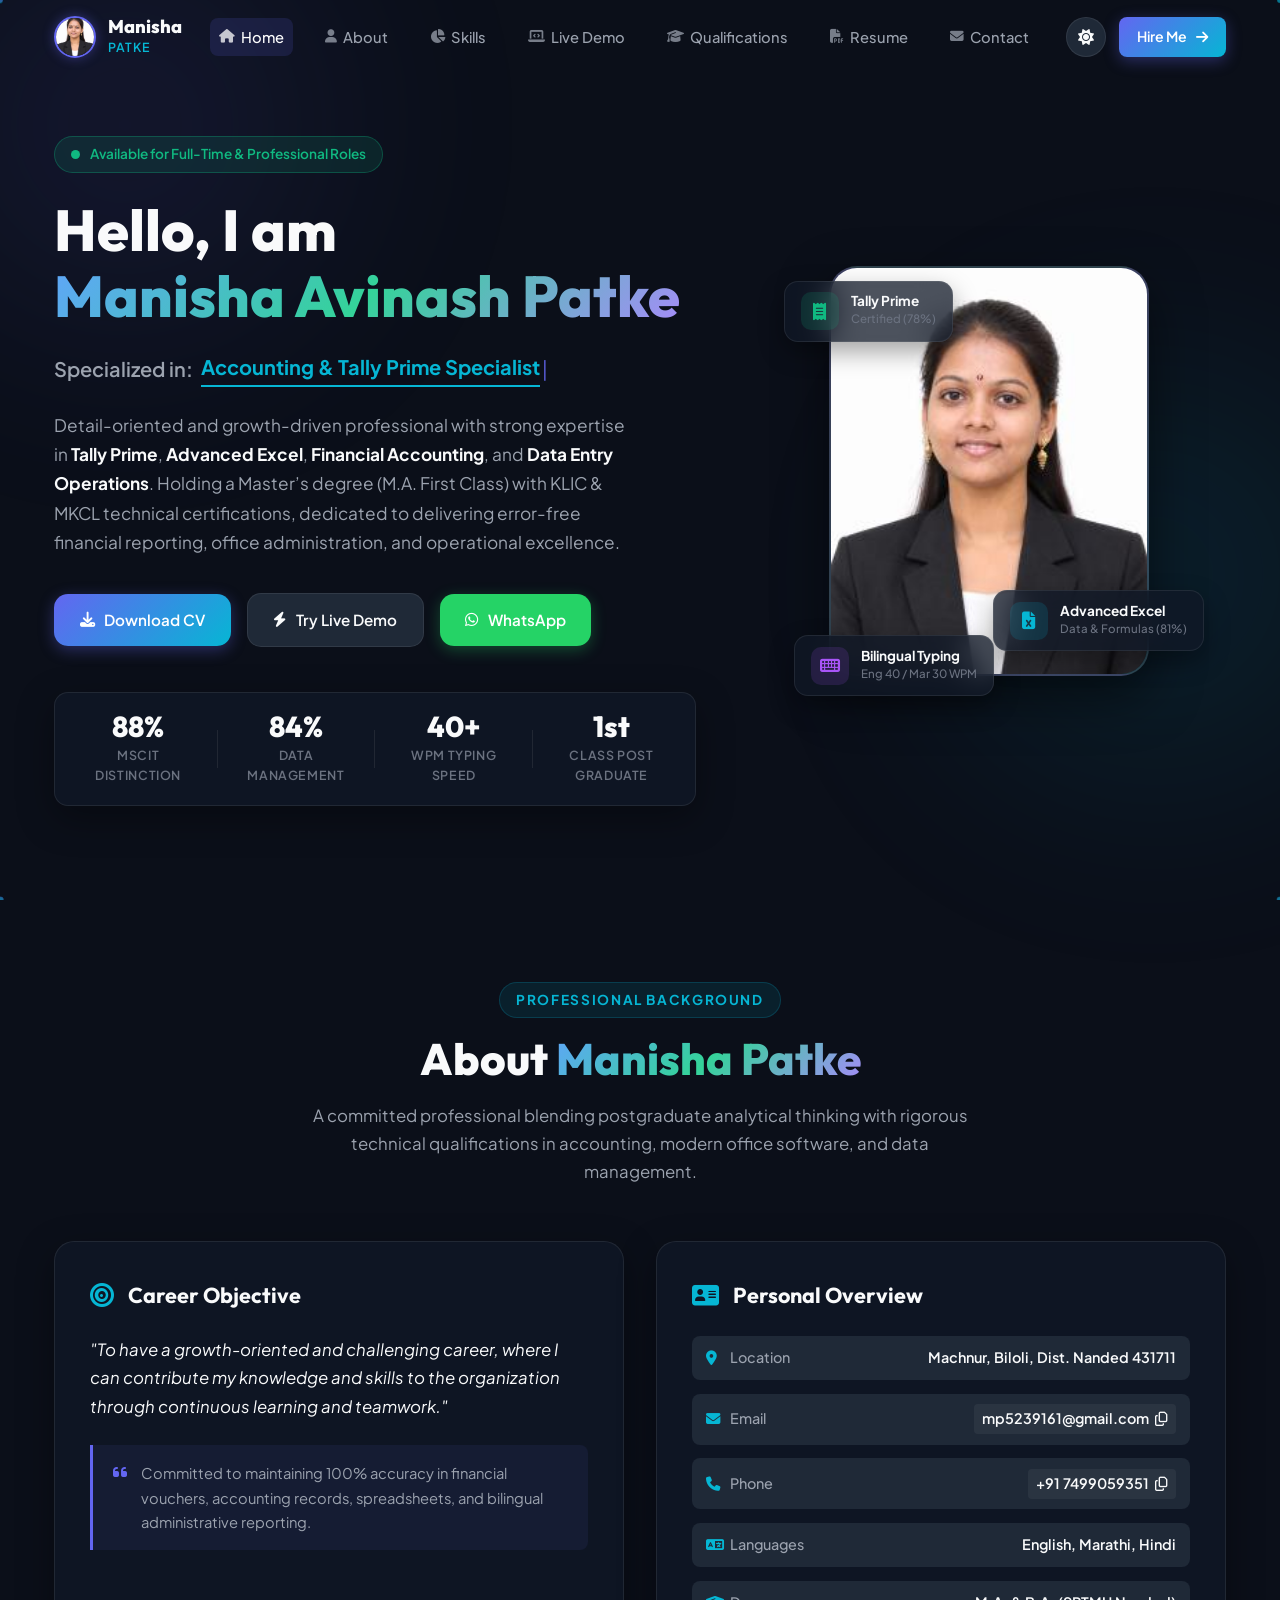
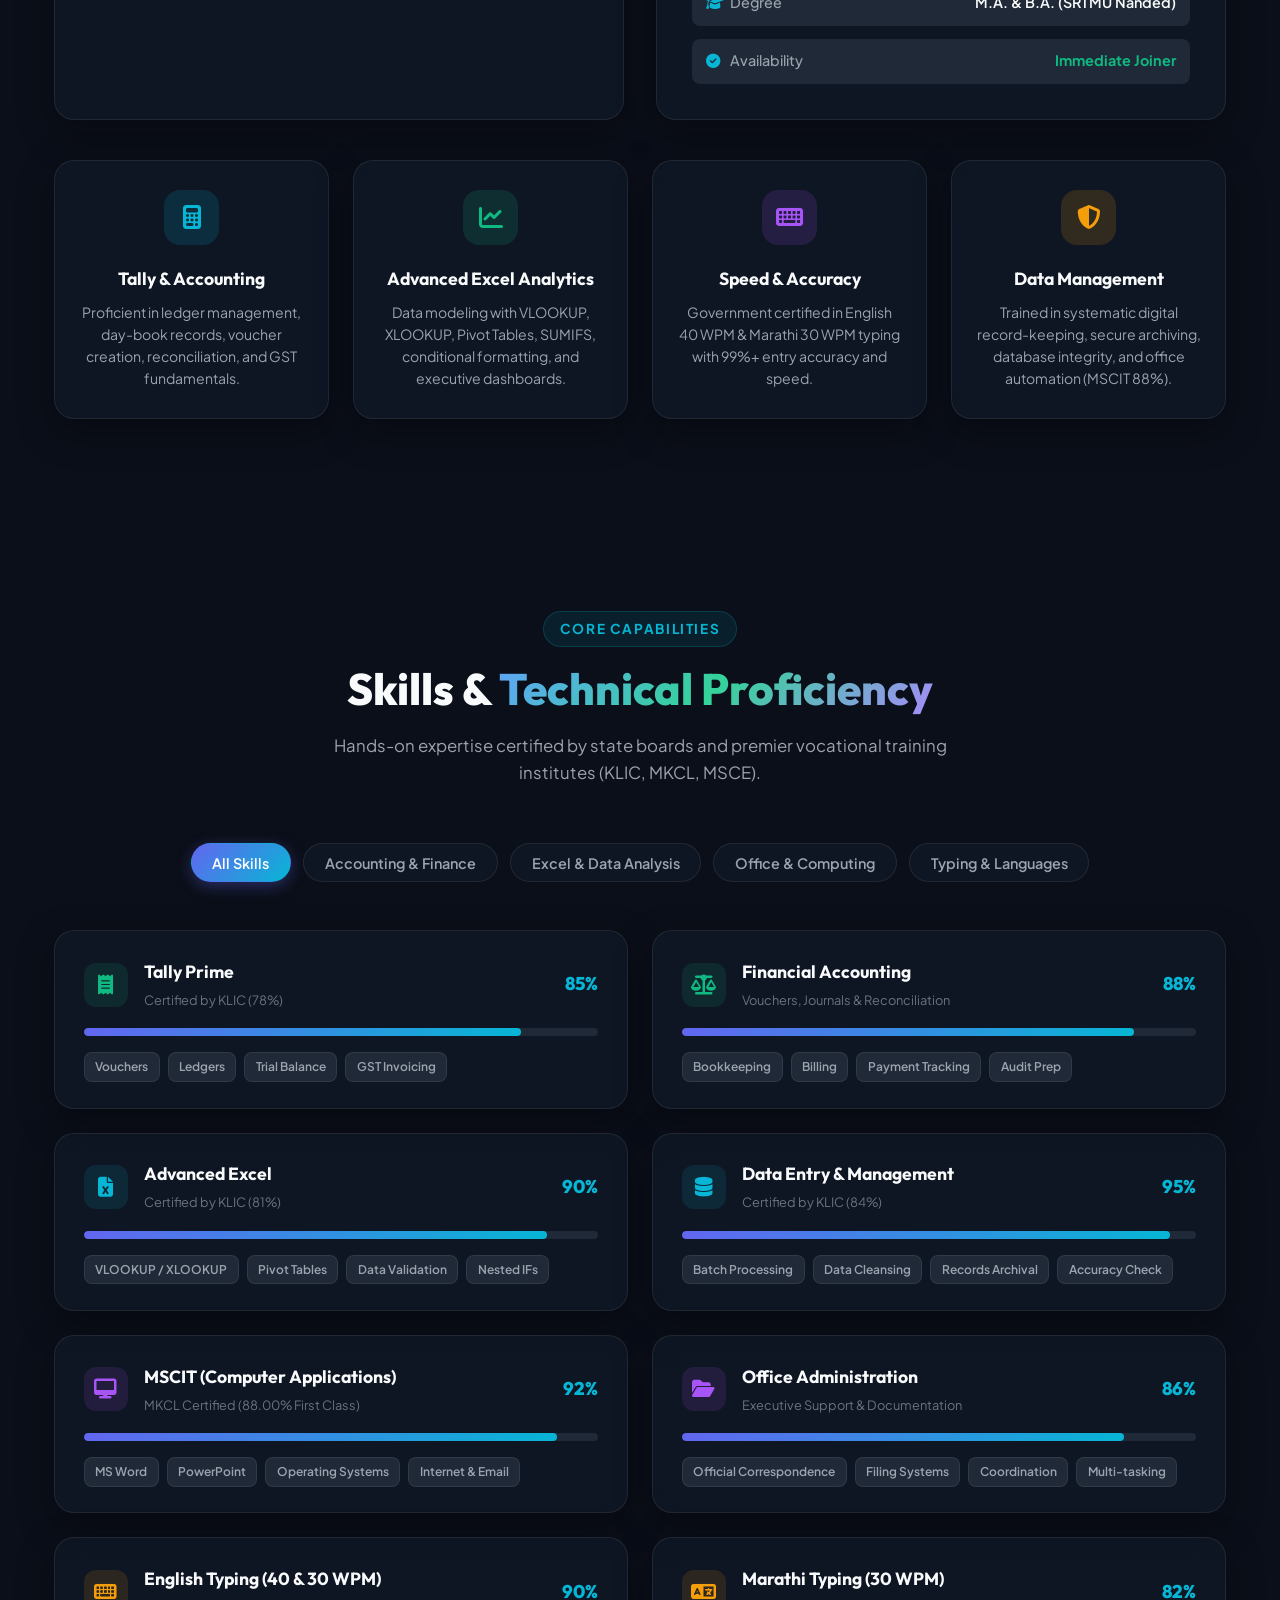
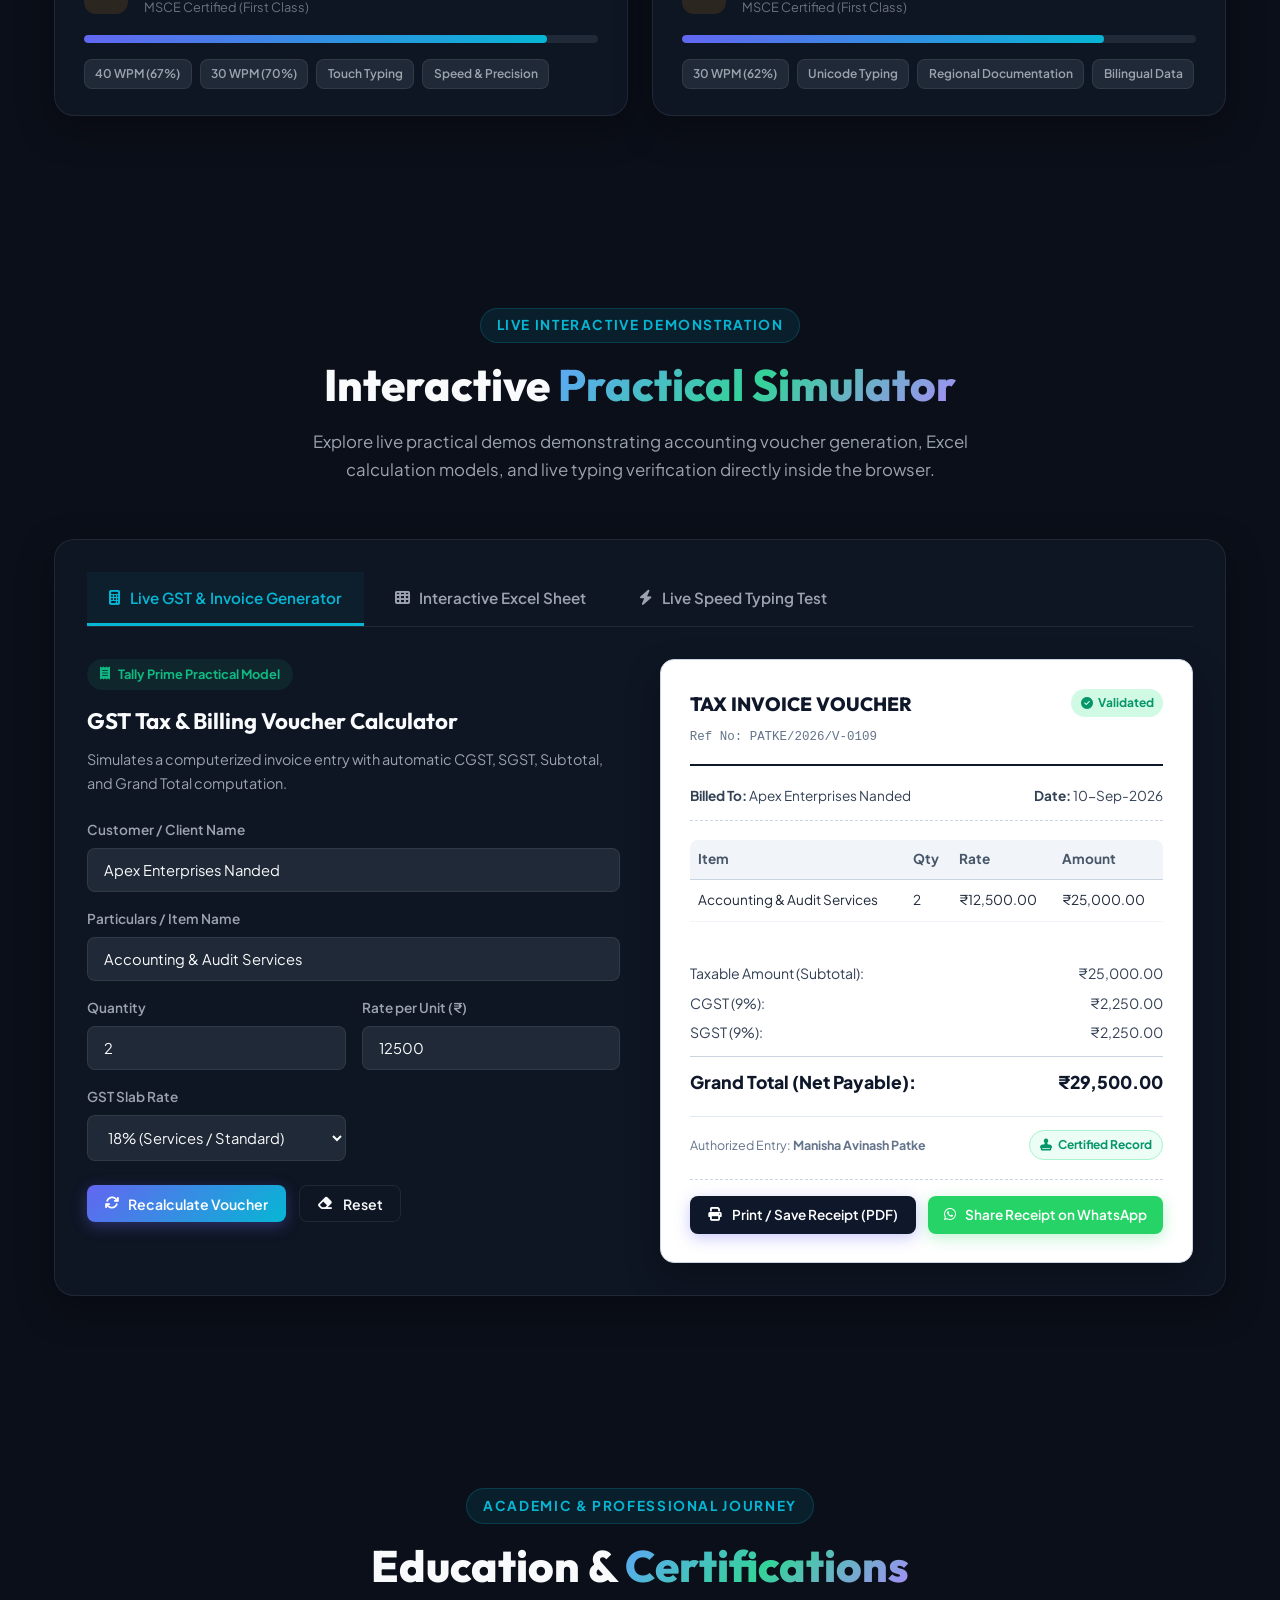
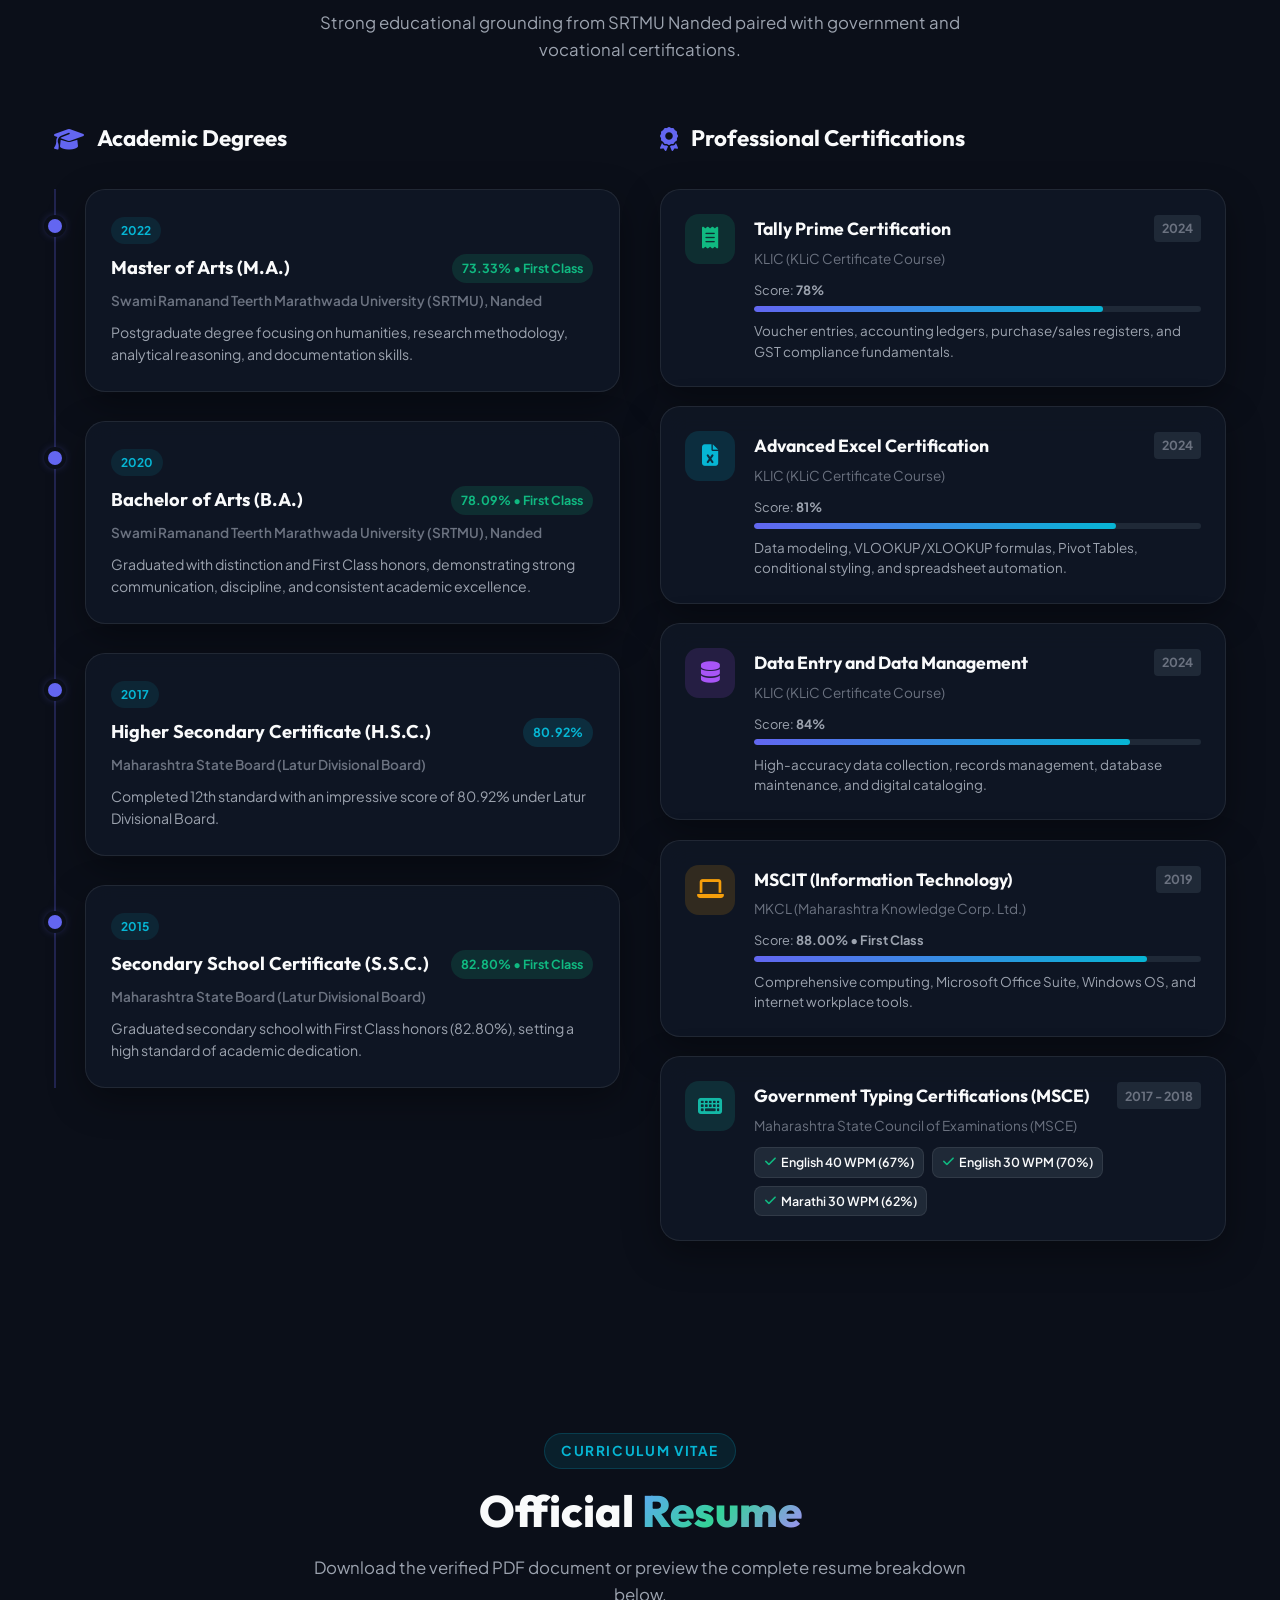
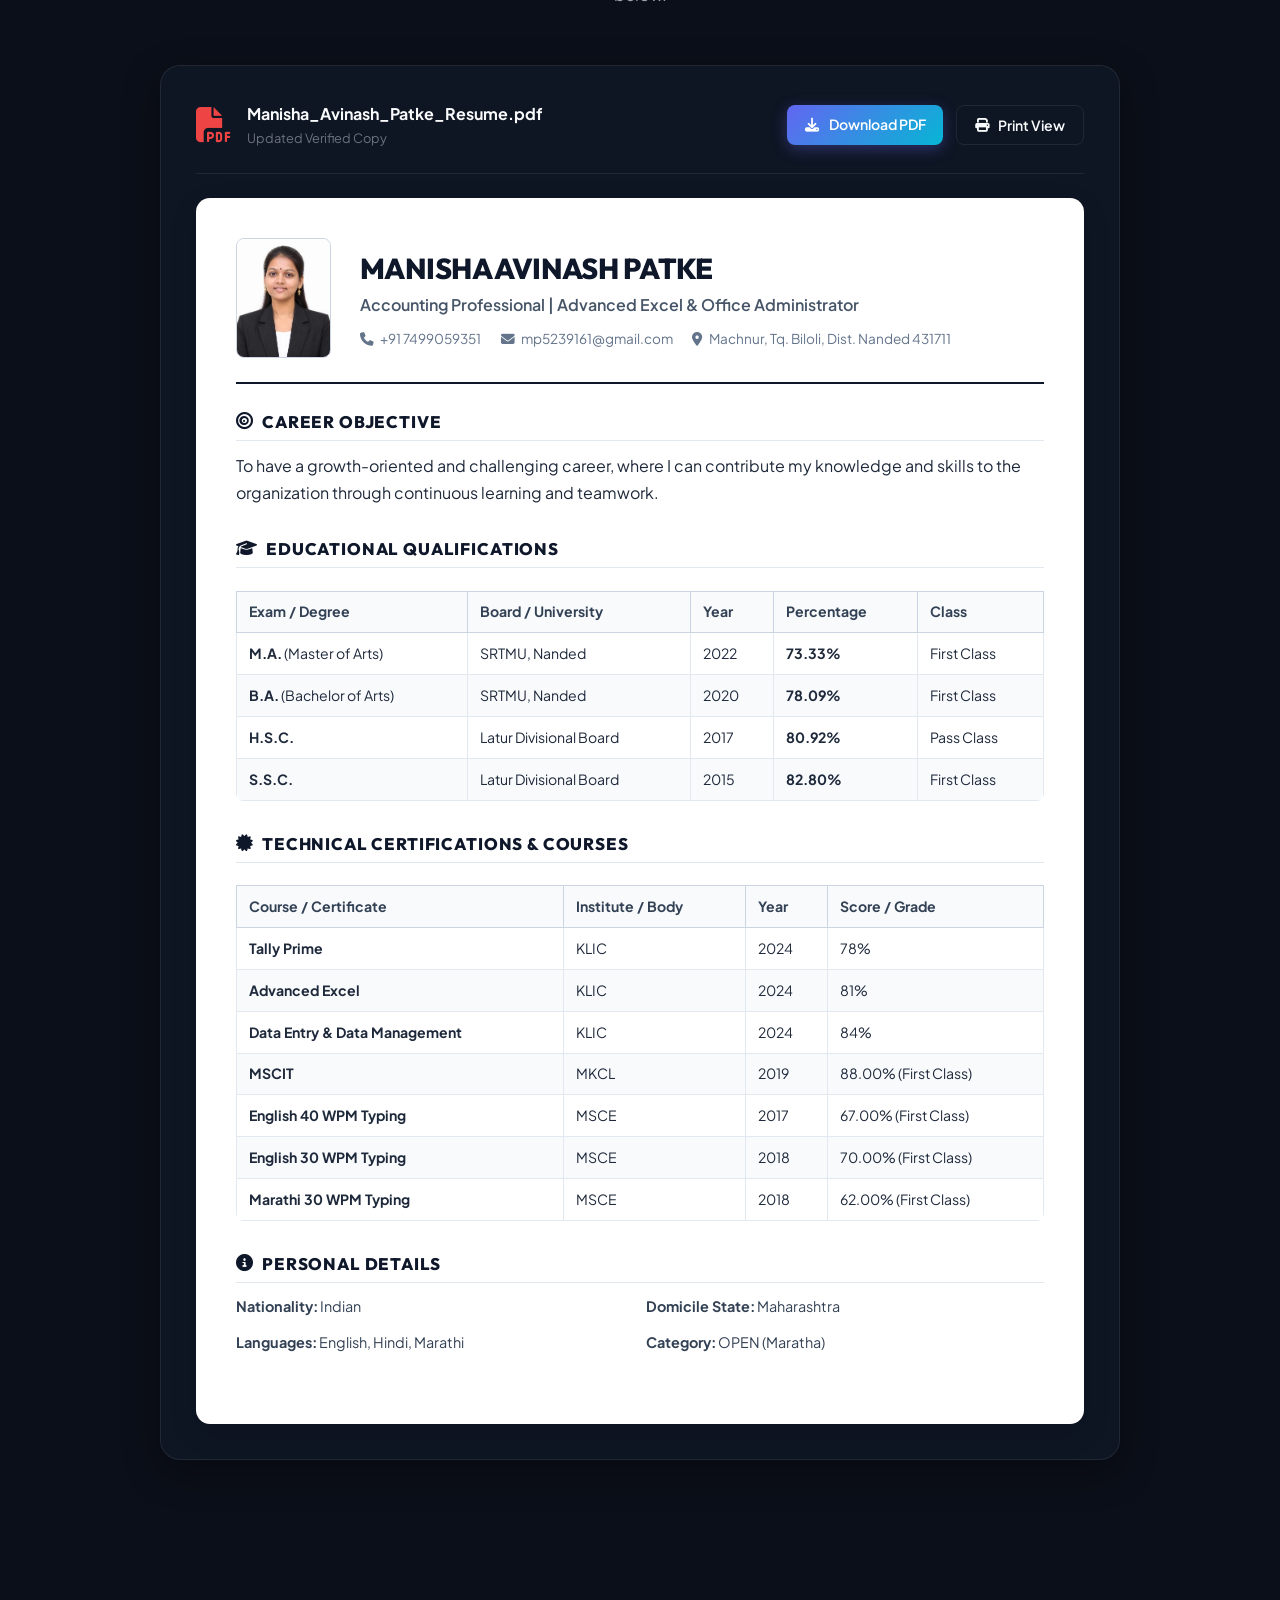
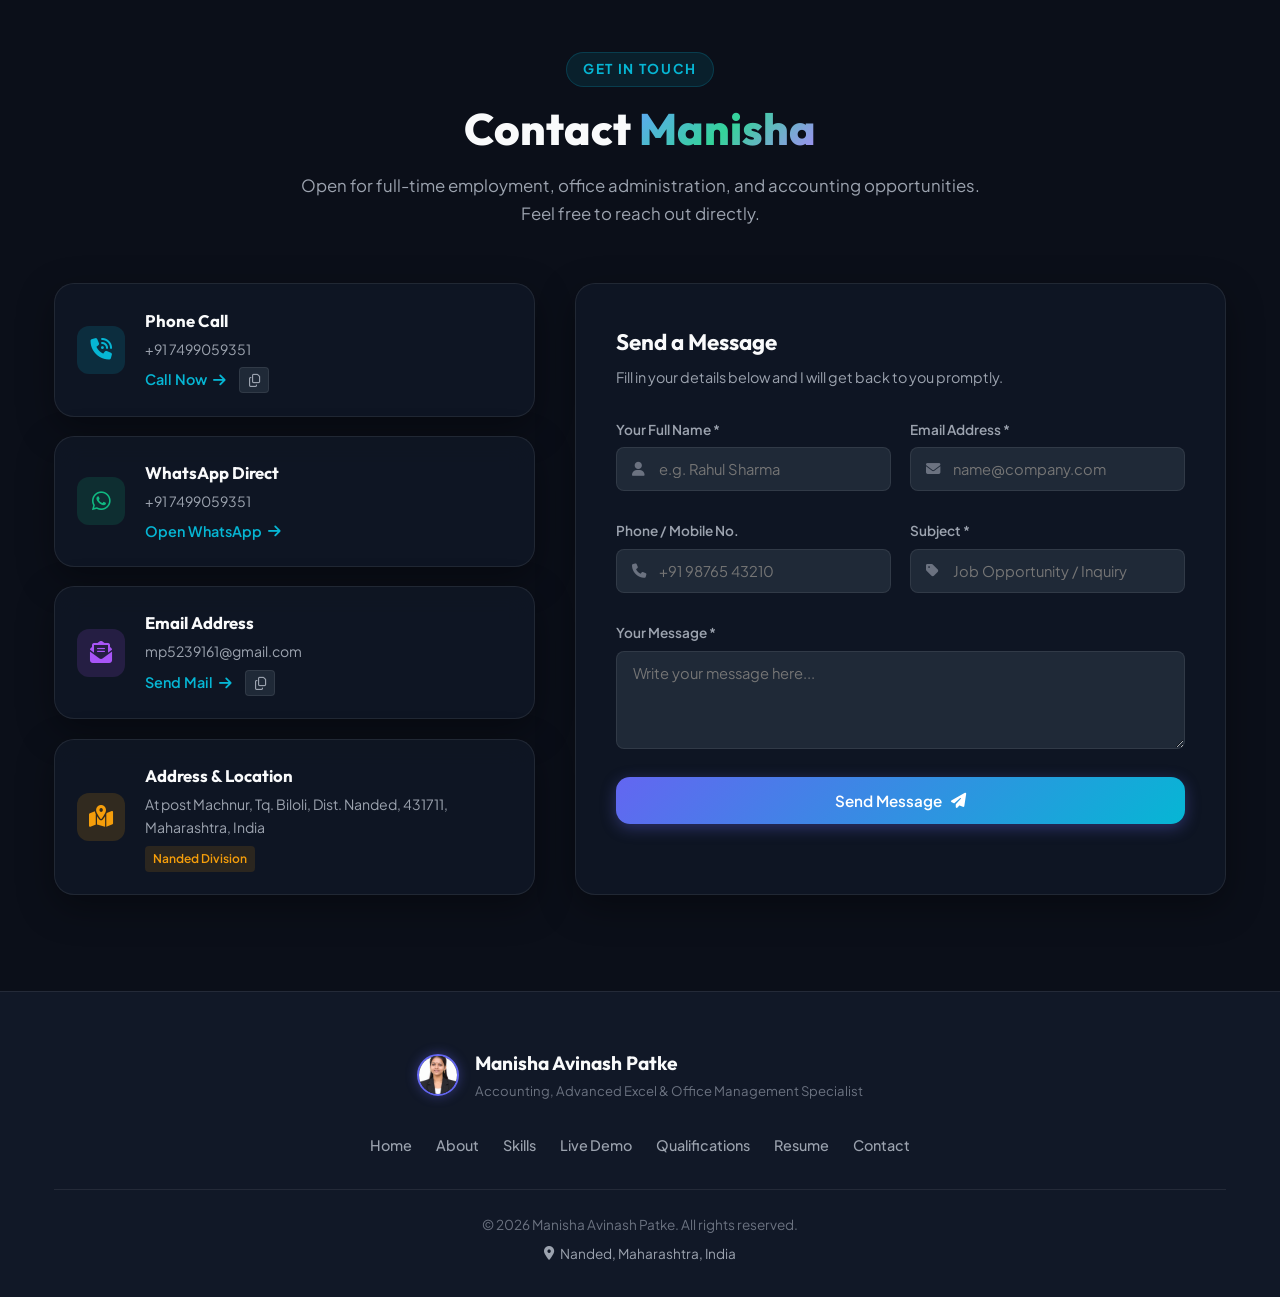
==== commit a605f1cf: "Add dedicated print and WhatsApp share actions for Tax Invoice Voucher with mobile optimization" ====
--- a/index.html
+++ b/index.html
@@ -575,12 +575,15 @@
                   <button type="button" id="calc-reset-btn" class="btn btn-outline btn-sm">
                     <i class="fa-solid fa-eraser"></i> Reset
                   </button>
+                  <button type="button" id="view-receipt-mobile-btn" class="btn btn-secondary btn-sm mobile-scroll-btn">
+                    <i class="fa-solid fa-receipt"></i> View Generated Receipt ↓
+                  </button>
                 </div>
               </div>
 
               <!-- Output Invoice Card -->
-              <div class="sim-result-area">
-                <div class="invoice-receipt-card">
+              <div class="sim-result-area" id="sim-result-area">
+                <div class="invoice-receipt-card" id="invoice-receipt-card">
                   <div class="receipt-header">
                     <div>
                       <h4>TAX INVOICE VOUCHER</h4>
@@ -637,8 +640,18 @@
 
                   <div class="receipt-footer">
                     <span>Authorized Entry: <strong>Manisha Avinash Patke</strong></span>
-                    <button class="print-mini-btn" onclick="window.print()" title="Print Voucher">
+                    <span class="stamp-pill"><i class="fa-solid fa-stamp"></i> Certified Record</span>
+                  </div>
+
+                  <!-- Prominent Dedicated Print & Share Action Row -->
+                  <div class="receipt-actions-bar">
+                    <button type="button" id="print-voucher-btn" class="btn btn-primary btn-sm btn-print-voucher">
                       <i class="fa-solid fa-print"></i>
+                      <span>Print / Save Receipt (PDF)</span>
+                    </button>
+                    <button type="button" id="share-voucher-whatsapp" class="btn btn-whatsapp btn-sm">
+                      <i class="fa-brands fa-whatsapp"></i>
+                      <span>Share Receipt on WhatsApp</span>
                     </button>
                   </div>
                 </div>
--- a/style.css
+++ b/style.css
@@ -1311,6 +1311,52 @@
   padding-top: 0.8rem;
   font-size: 0.78rem;
   color: #64748b;
+  flex-wrap: wrap;
+  gap: 0.5rem;
+}
+
+.stamp-pill {
+  font-size: 0.75rem;
+  font-weight: 700;
+  color: #059669;
+  background: #ecfdf5;
+  border: 1px solid #a7f3d0;
+  padding: 0.25rem 0.65rem;
+  border-radius: var(--radius-full);
+  display: inline-flex;
+  align-items: center;
+  gap: 0.35rem;
+}
+
+.receipt-actions-bar {
+  display: flex;
+  gap: 0.75rem;
+  margin-top: 1.2rem;
+  padding-top: 1rem;
+  border-top: 1px dashed #cbd5e1;
+  flex-wrap: wrap;
+}
+
+.receipt-actions-bar .btn {
+  flex: 1;
+  font-size: 0.85rem;
+  padding: 0.65rem 1rem;
+  white-space: nowrap;
+}
+
+.btn-print-voucher {
+  background: #0f172a;
+  color: #ffffff;
+}
+
+.btn-print-voucher:hover {
+  background: #1e293b;
+  color: #ffffff;
+  transform: translateY(-2px);
+}
+
+.mobile-scroll-btn {
+  display: none;
 }
 
 .print-mini-btn {
@@ -2317,23 +2363,71 @@
     background: #ffffff !important;
     color: #000000 !important;
   }
+  
+  /* Hide all non-printable layout elements */
   .navbar, .nav-overlay, .hero-section, .about-section, .skills-section, 
-  .interactive-section, .education-section, .contact-section, 
-  .footer, .back-to-top, .ambient-glow, #particles-canvas, 
-  .scroll-progress-bar, .resume-toolbar {
+  .education-section, .contact-section, .footer, .back-to-top, 
+  .ambient-glow, #particles-canvas, .scroll-progress-bar, 
+  .resume-toolbar, .sim-nav, .sim-form-area, .calc-btn-row, 
+  .receipt-actions-bar, .print-mini-btn, .mobile-scroll-btn {
     display: none !important;
   }
-  #resume {
+
+  /* Scenario 1: Printing Voucher Receipt */
+  body.printing-voucher #resume {
+    display: none !important;
+  }
+  body.printing-voucher .interactive-section {
+    display: block !important;
     padding: 0 !important;
     margin: 0 !important;
   }
-  .resume-wrapper {
+  body.printing-voucher .simulator-wrapper {
+    box-shadow: none !important;
+    border: none !important;
+    padding: 0 !important;
+    background: transparent !important;
+  }
+  body.printing-voucher .sim-panel {
+    display: none !important;
+  }
+  body.printing-voucher #sim-gst-calculator {
+    display: block !important;
+  }
+  body.printing-voucher .sim-grid {
+    display: block !important;
+  }
+  body.printing-voucher .sim-result-area {
+    display: block !important;
+    width: 100% !important;
+  }
+  body.printing-voucher .invoice-receipt-card {
+    box-shadow: none !important;
+    border: 2px solid #0f172a !important;
+    max-width: 100% !important;
+    margin: 0 auto !important;
+    padding: 24px !important;
+    background: #ffffff !important;
+    color: #000000 !important;
+    page-break-inside: avoid;
+  }
+
+  /* Scenario 2: Printing Resume (Default) */
+  body:not(.printing-voucher) .interactive-section {
+    display: none !important;
+  }
+  body:not(.printing-voucher) #resume {
+    display: block !important;
+    padding: 0 !important;
+    margin: 0 !important;
+  }
+  body:not(.printing-voucher) .resume-wrapper {
     box-shadow: none !important;
     border: none !important;
     padding: 0 !important;
     max-width: 100% !important;
   }
-  .digital-resume-sheet {
+  body:not(.printing-voucher) .digital-resume-sheet {
     box-shadow: none !important;
     padding: 0 !important;
     border: none !important;
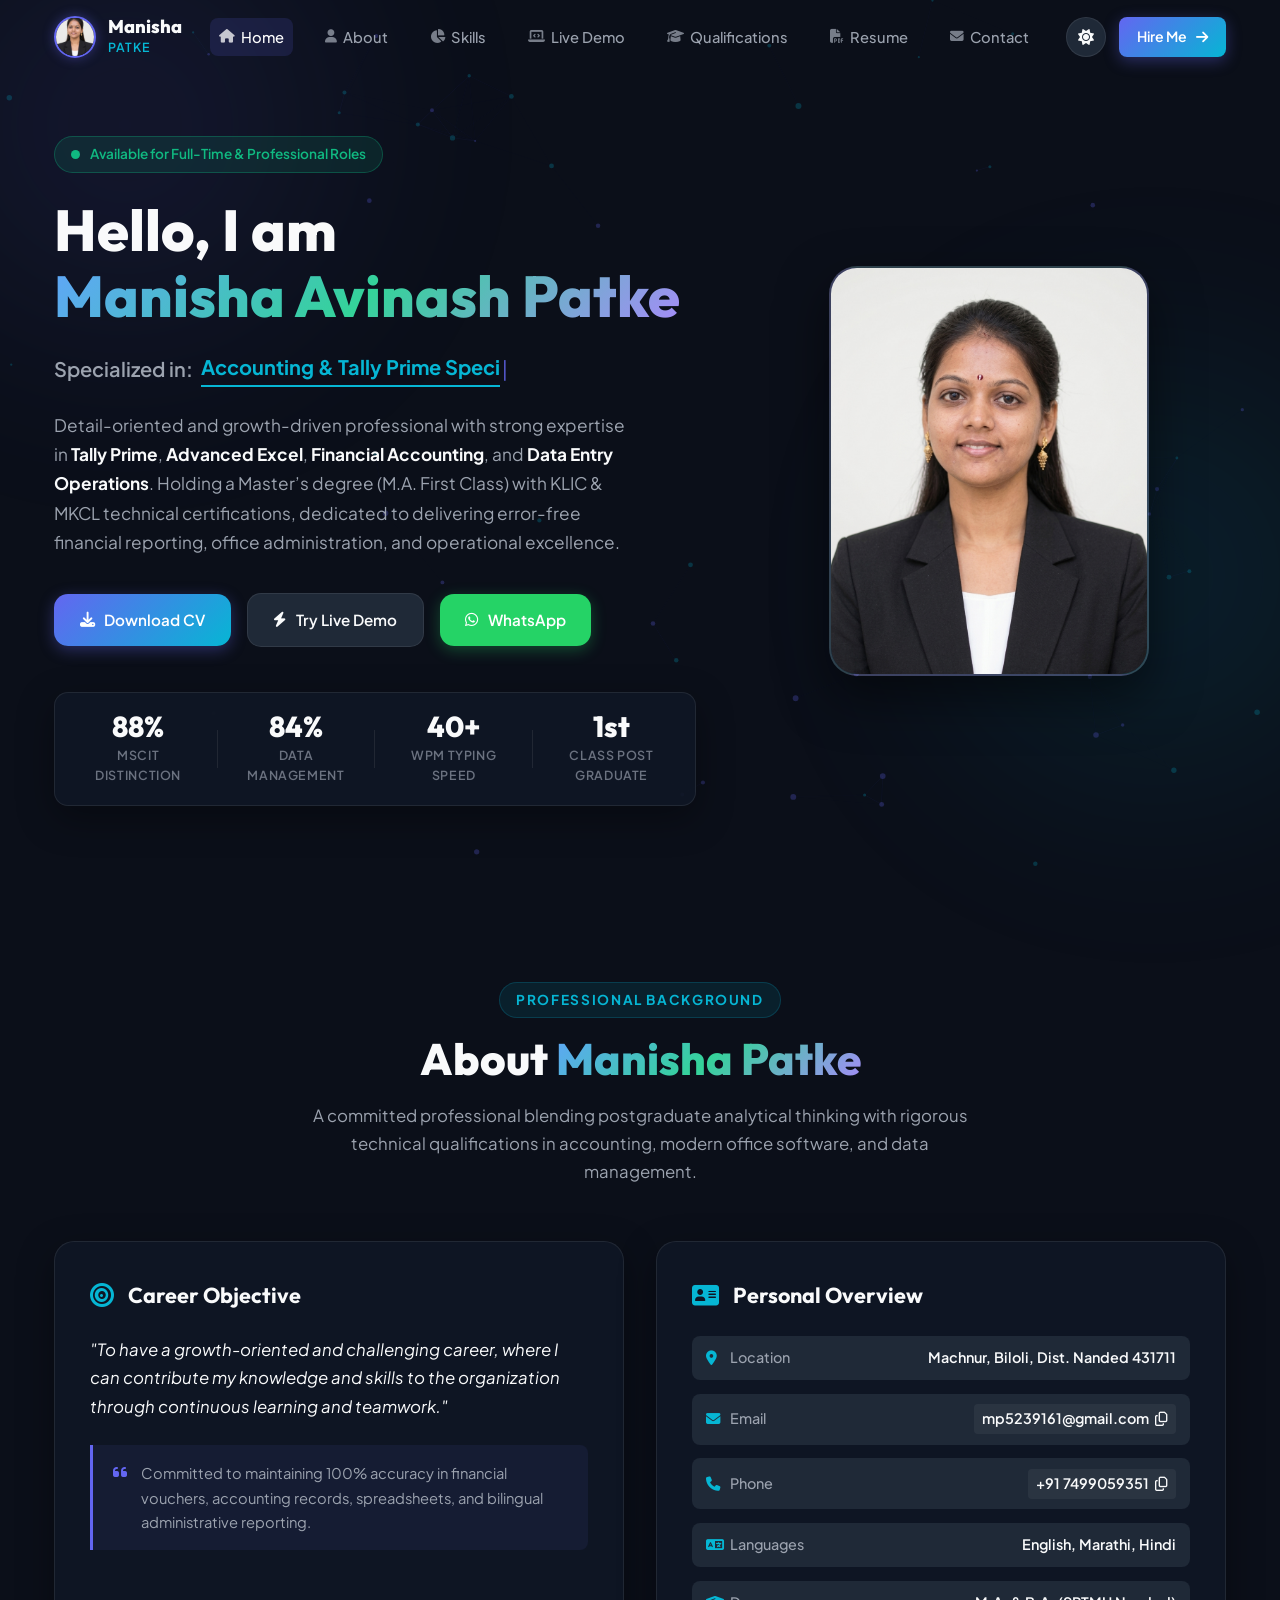
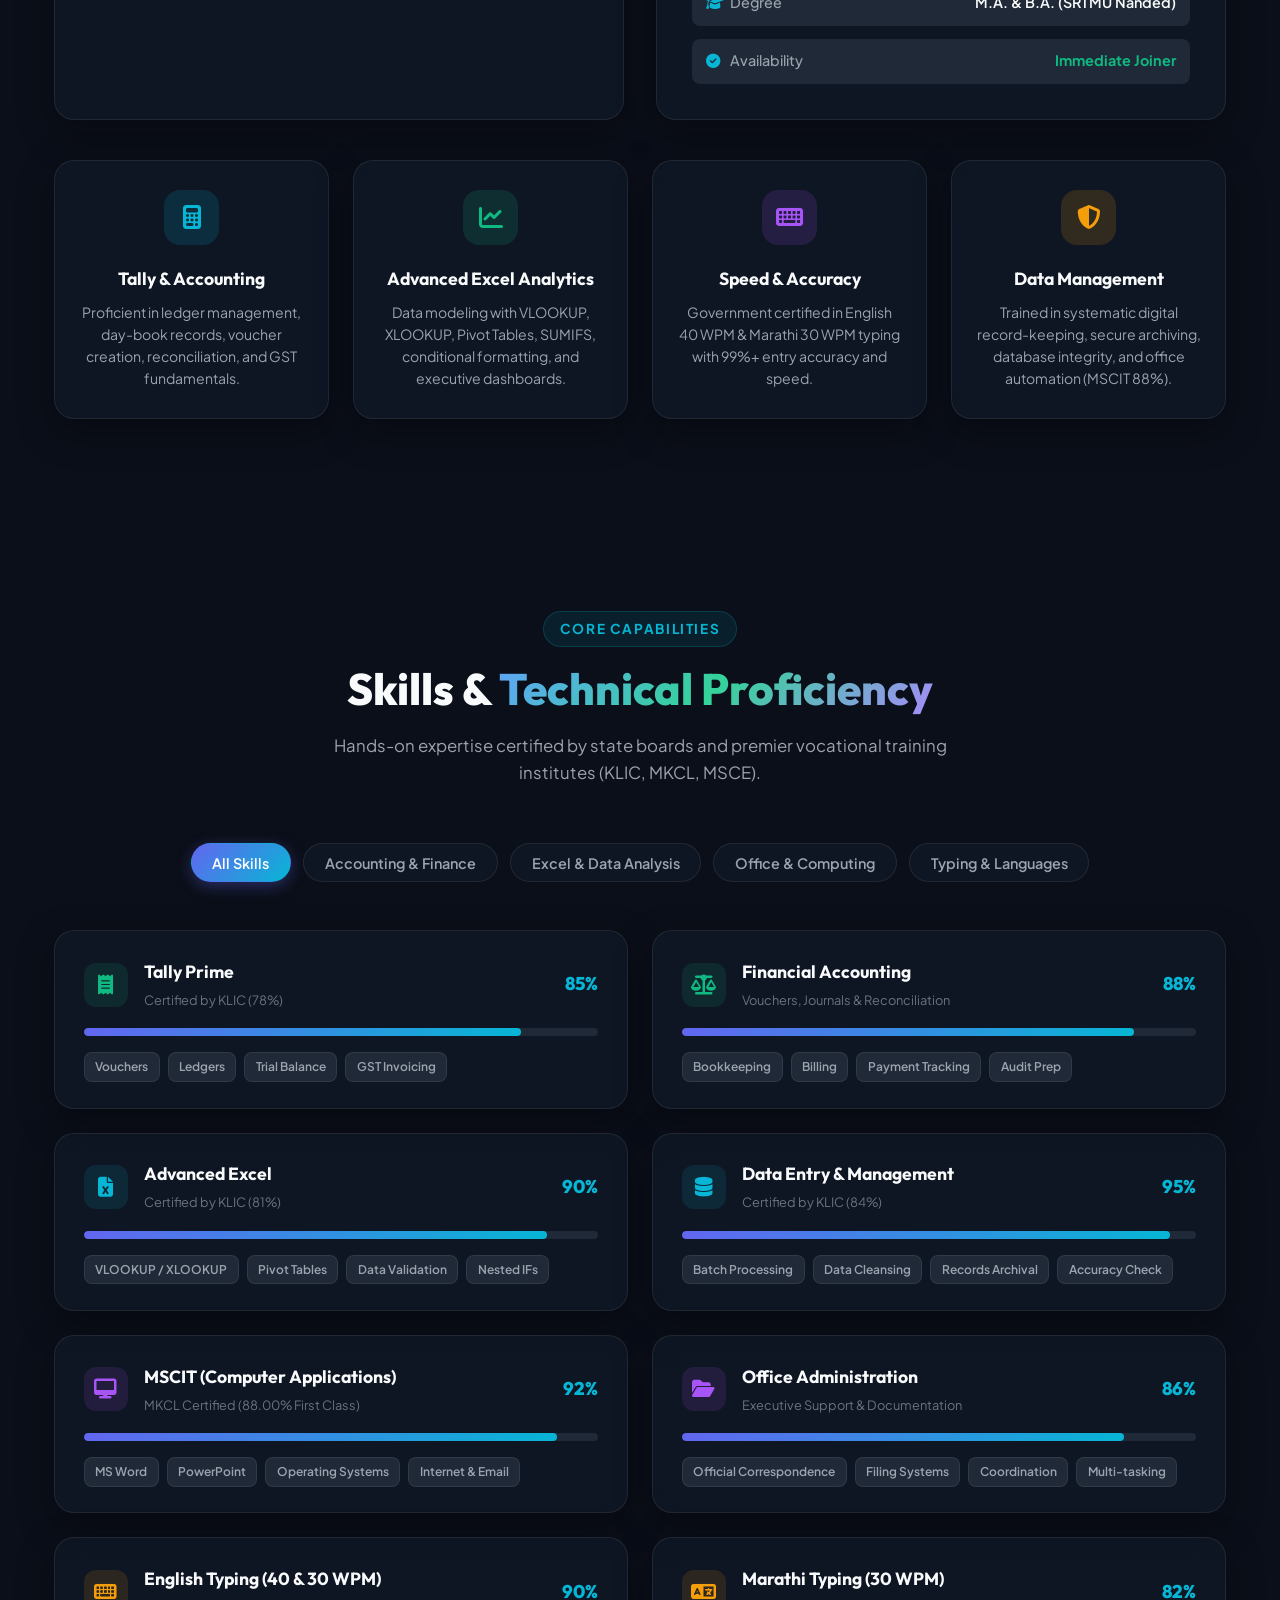
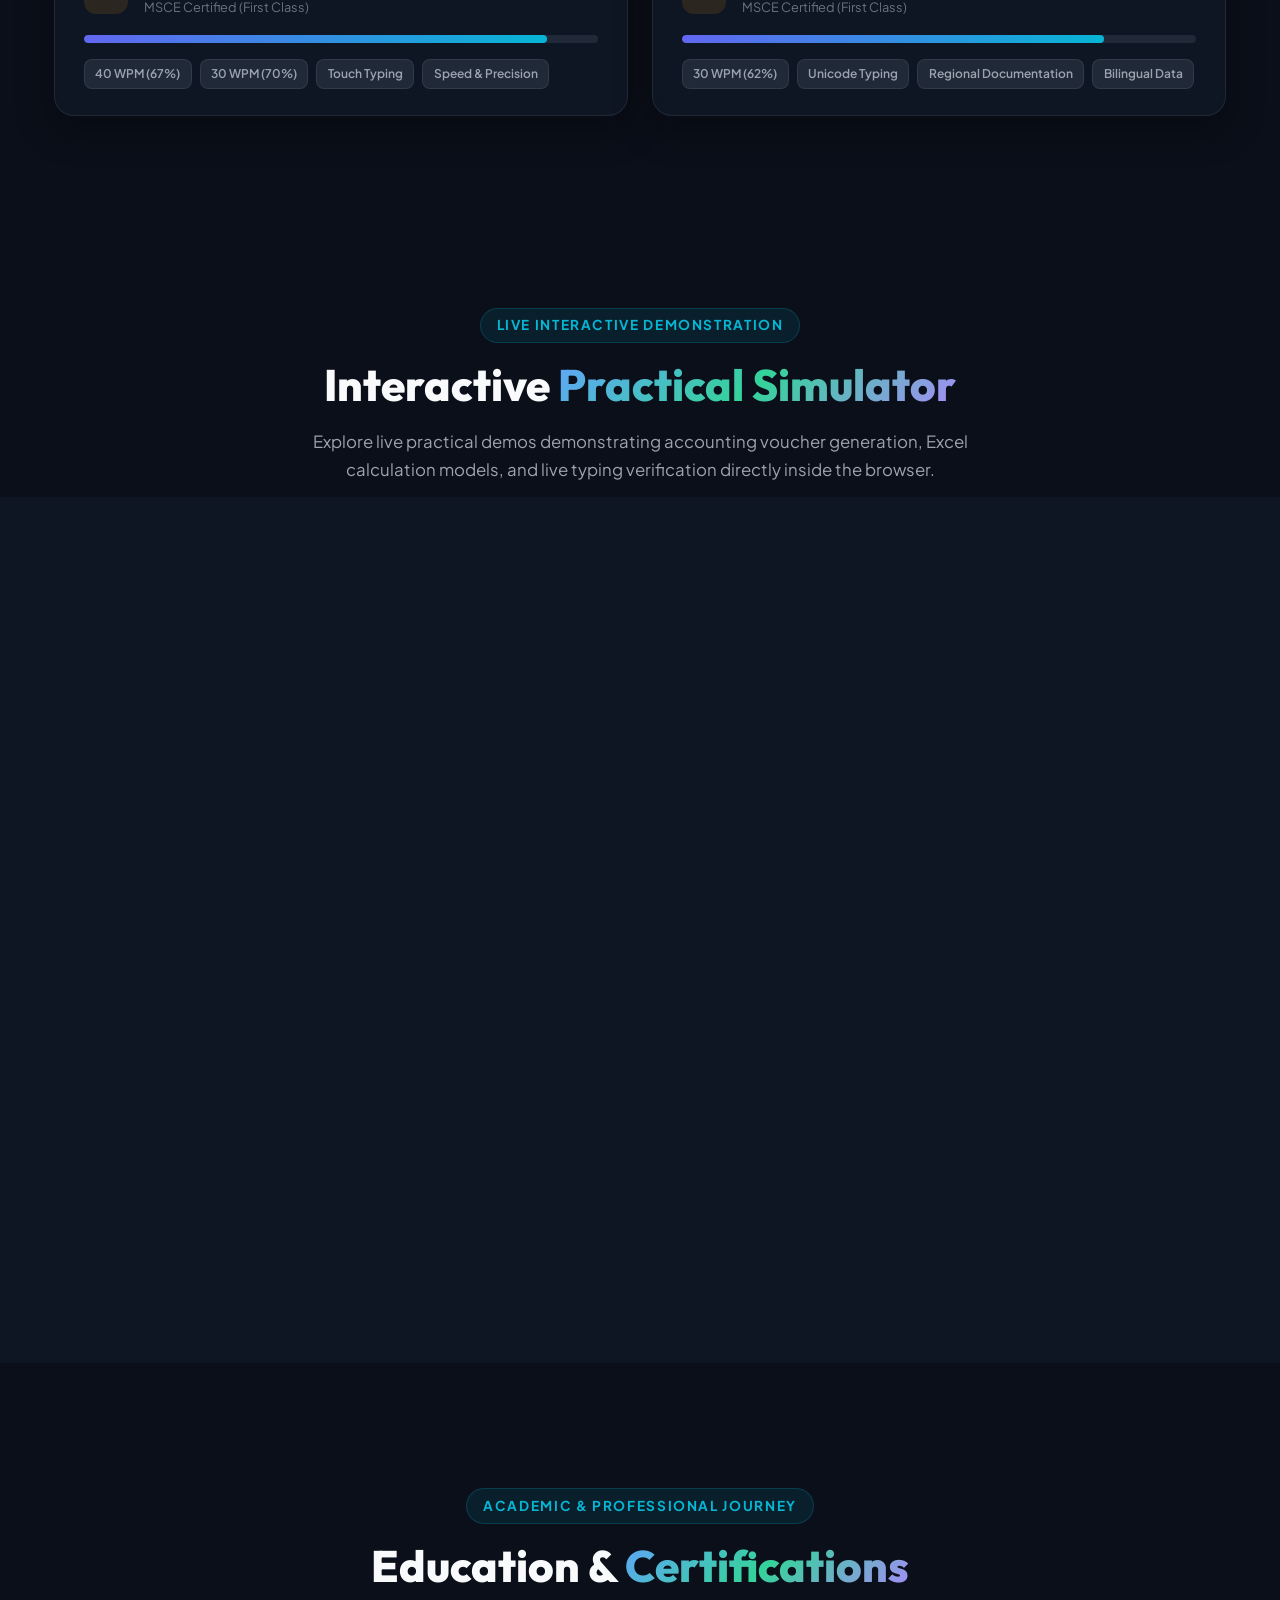
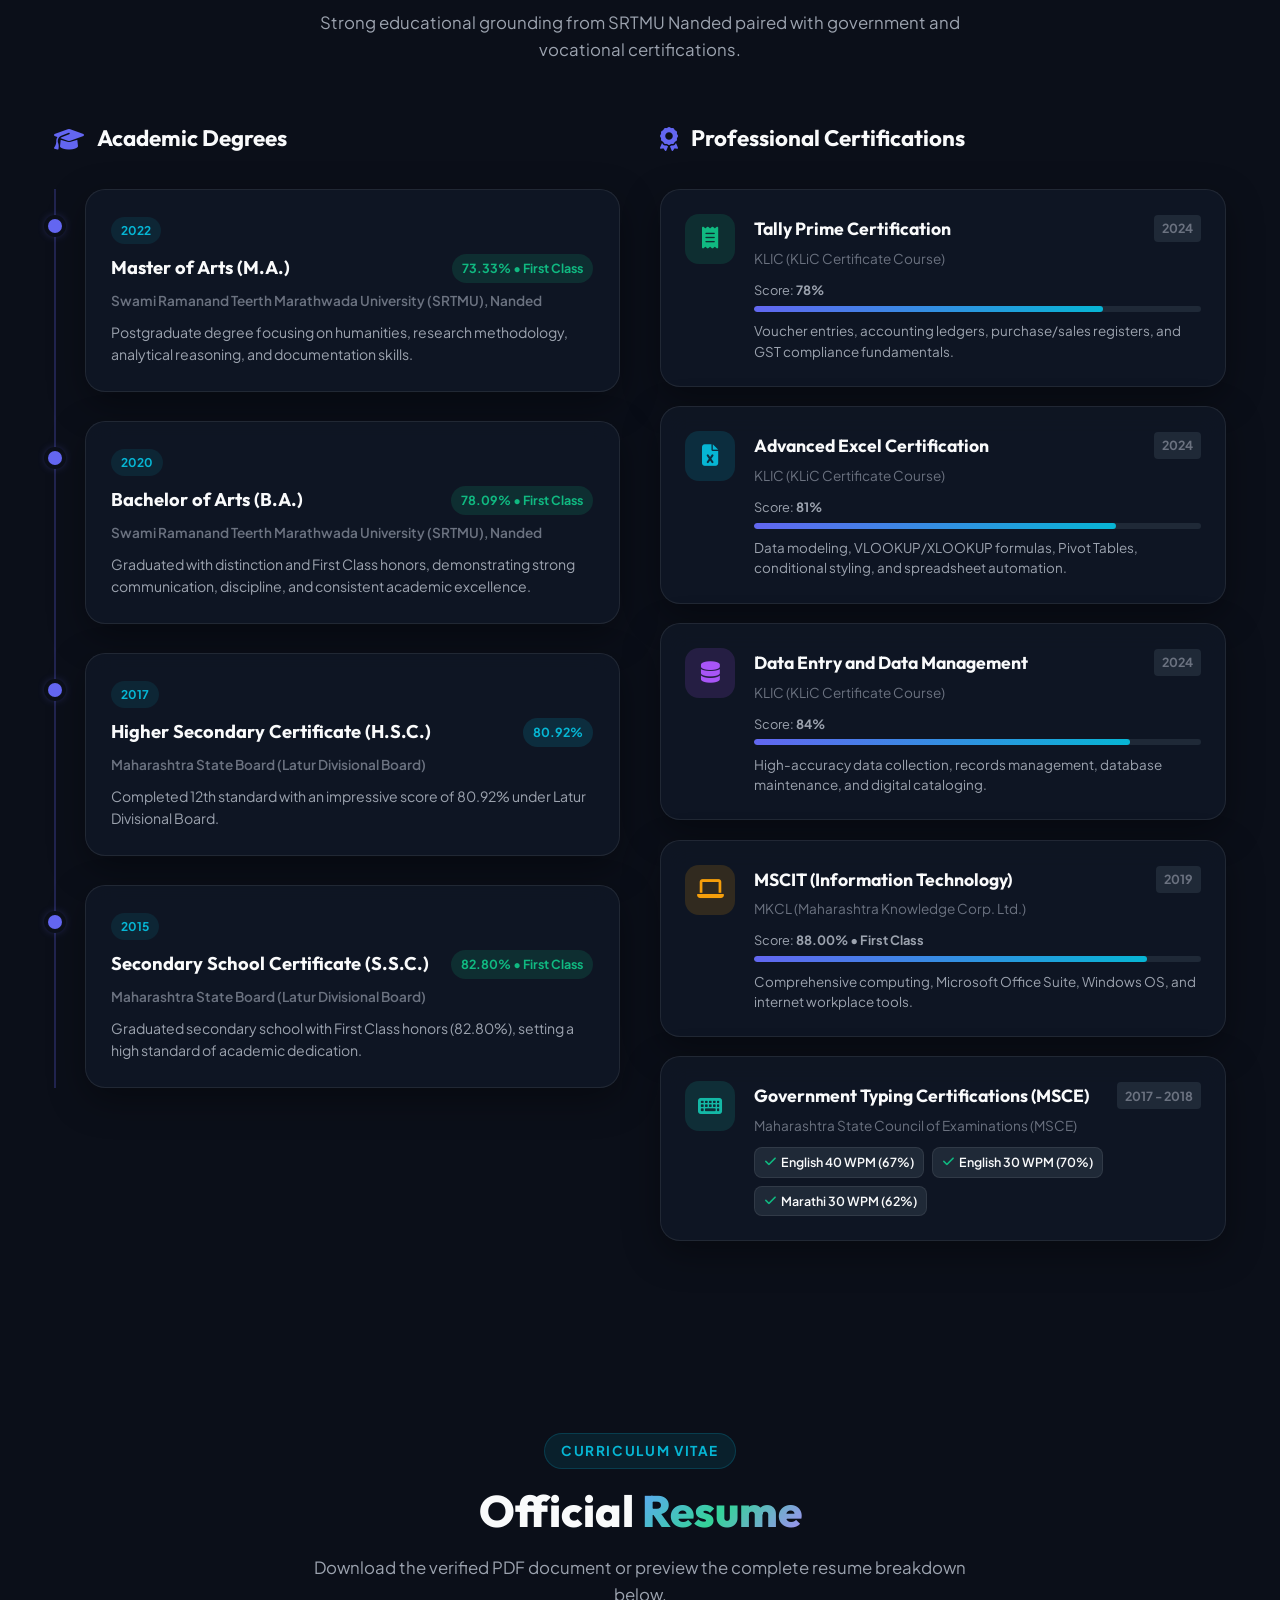
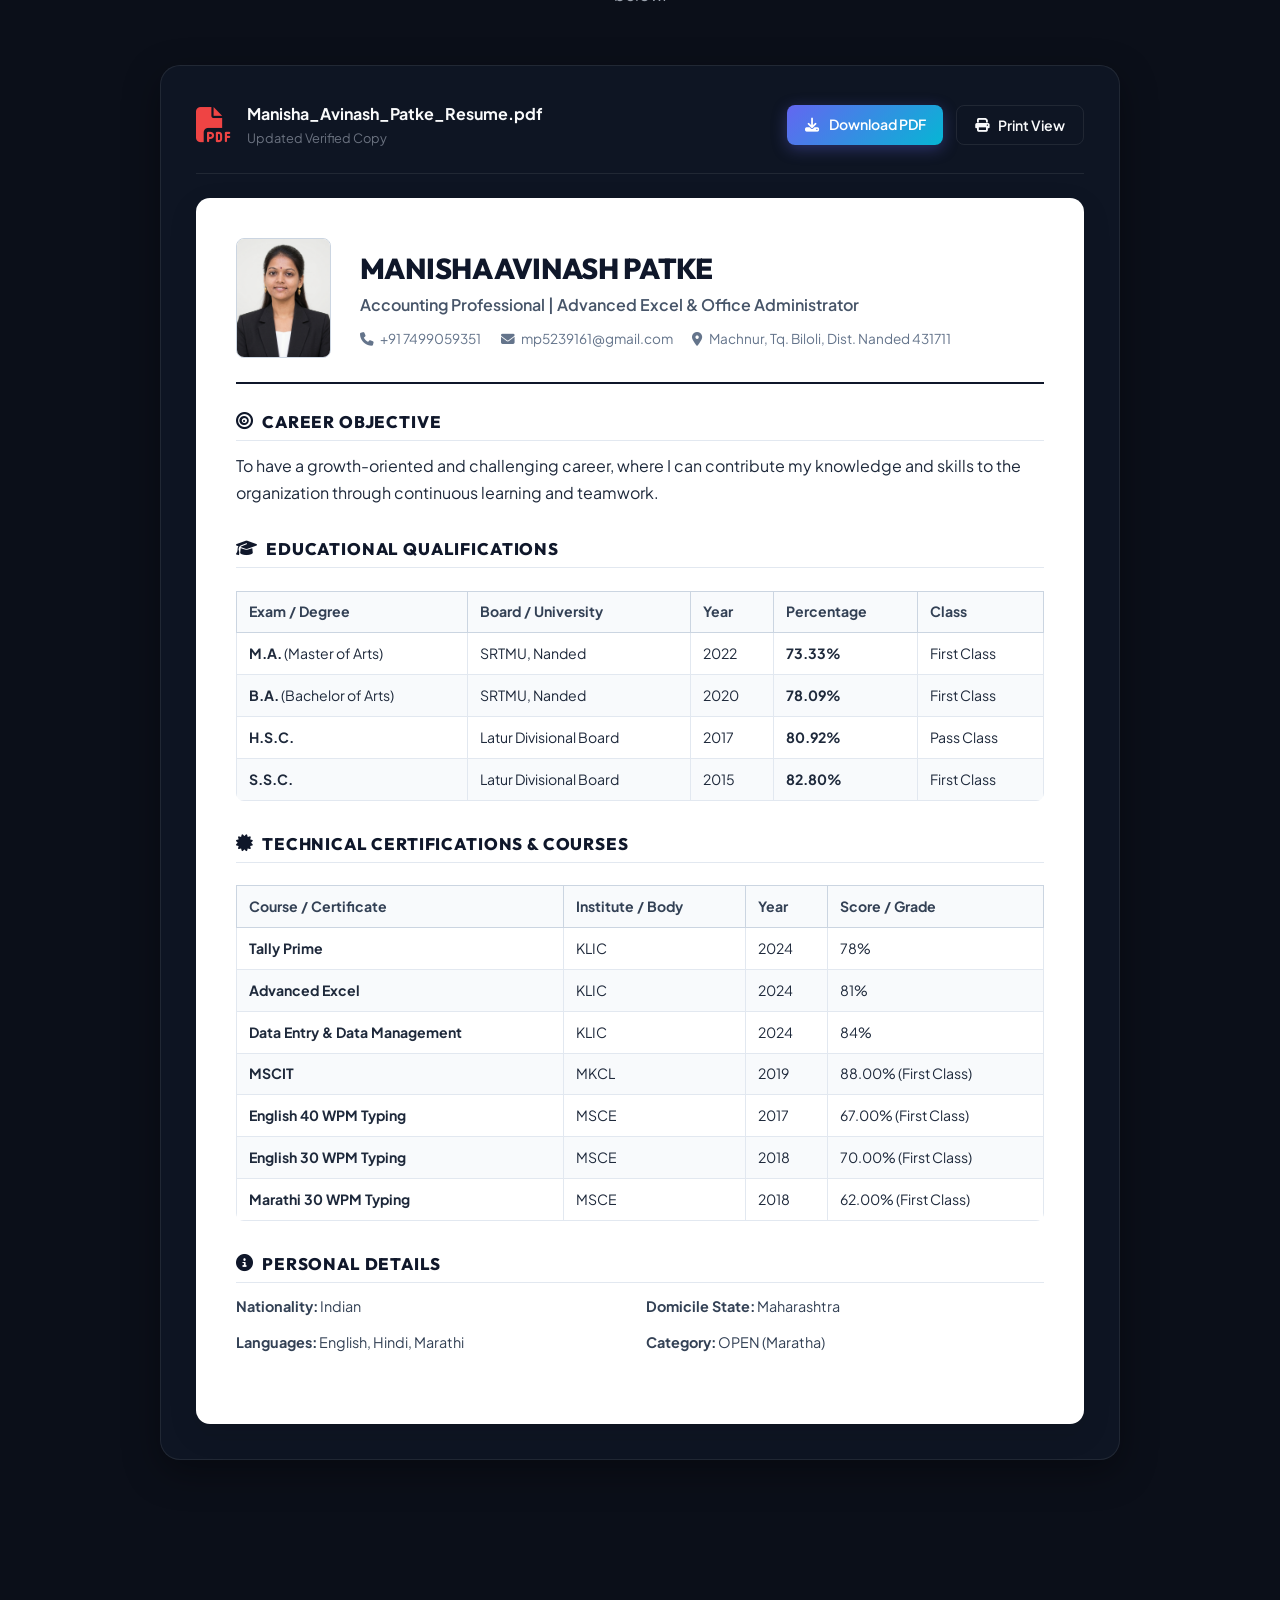
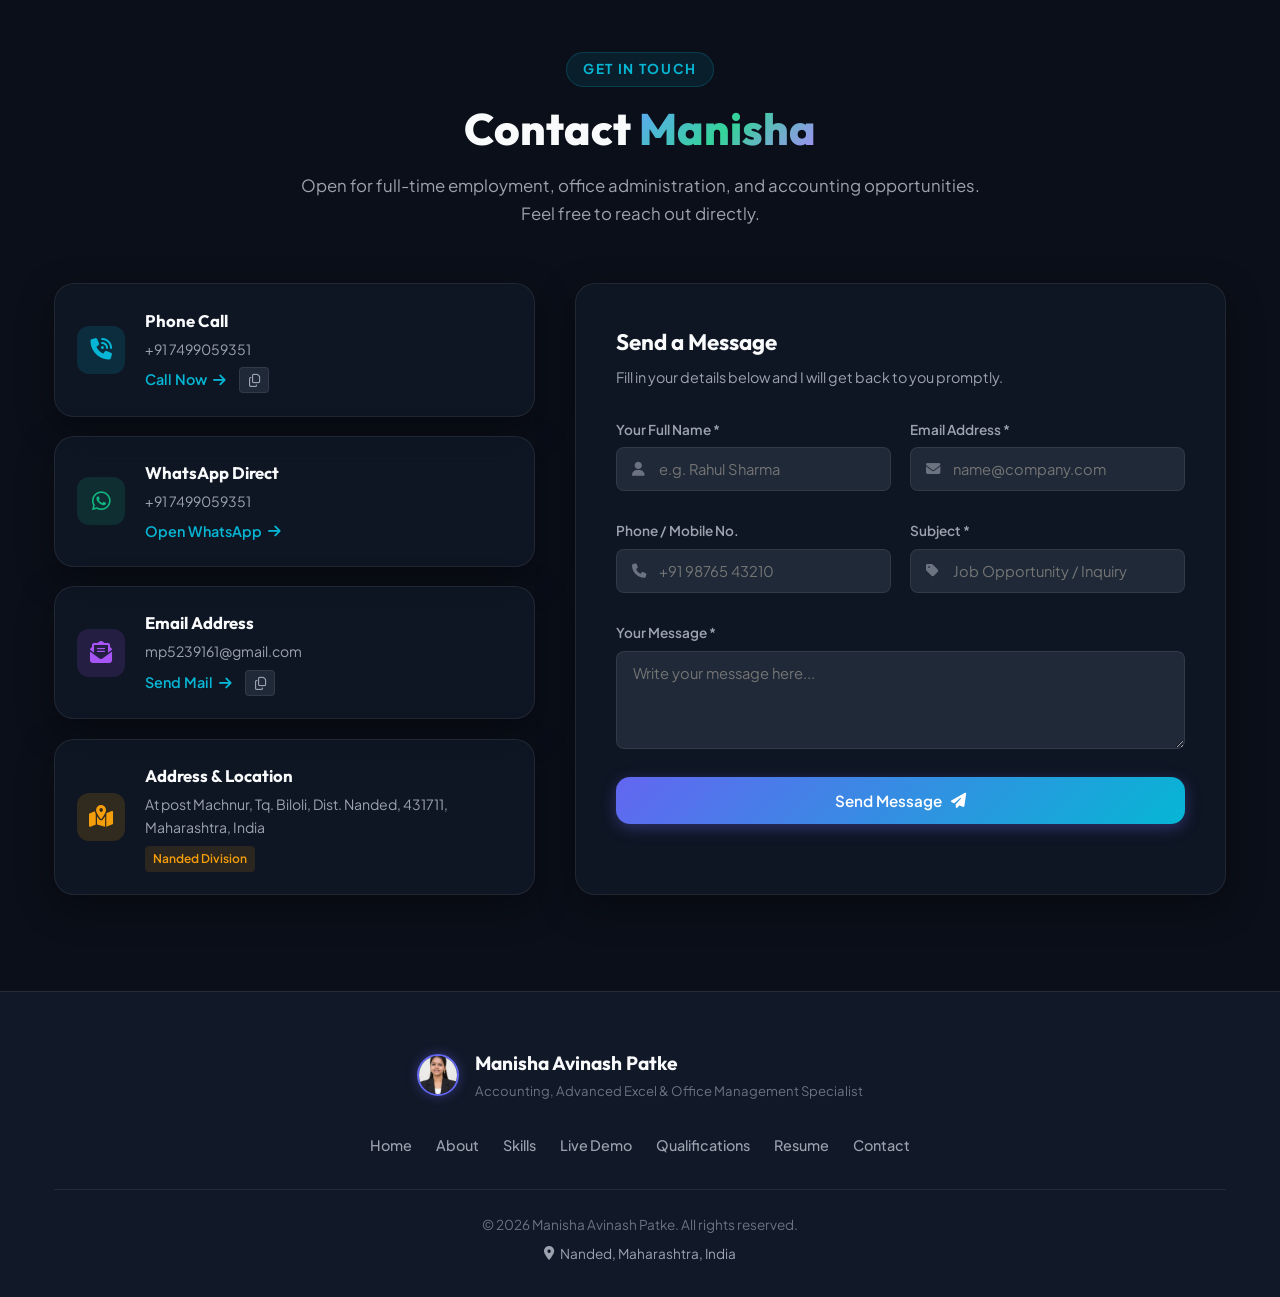
==== commit a9cb8b7f: "Remove 3 floating pop-up badges around photo and upgrade portrait to 8K ultra high resolution" ====
--- a/index.html
+++ b/index.html
@@ -166,39 +166,6 @@
             <div class="profile-frame">
               <div class="profile-glow-ring"></div>
               <img src="profile.jpg" alt="Manisha Avinash Patke" class="profile-image">
-            </div>
-
-            <!-- Floating Badge 1: Tally Prime -->
-            <div class="floating-badge badge-top-left floating-anim-1">
-              <div class="badge-icon green-icon">
-                <i class="fa-solid fa-receipt"></i>
-              </div>
-              <div class="badge-text">
-                <span class="badge-title">Tally Prime</span>
-                <span class="badge-subtitle">Certified (78%)</span>
-              </div>
-            </div>
-
-            <!-- Floating Badge 2: Advanced Excel -->
-            <div class="floating-badge badge-bottom-right floating-anim-2">
-              <div class="badge-icon blue-icon">
-                <i class="fa-solid fa-file-excel"></i>
-              </div>
-              <div class="badge-text">
-                <span class="badge-title">Advanced Excel</span>
-                <span class="badge-subtitle">Data & Formulas (81%)</span>
-              </div>
-            </div>
-
-            <!-- Floating Badge 3: Fast Typing -->
-            <div class="floating-badge badge-bottom-left floating-anim-3">
-              <div class="badge-icon purple-icon">
-                <i class="fa-solid fa-keyboard"></i>
-              </div>
-              <div class="badge-text">
-                <span class="badge-title">Bilingual Typing</span>
-                <span class="badge-subtitle">Eng 40 / Mar 30 WPM</span>
-              </div>
             </div>
           </div>
         </div>
--- a/style.css
+++ b/style.css
@@ -2651,38 +2651,41 @@
     font-size: 0.72rem;
   }
 
-  /* Profile Visual & Badges Stack on Mobile */
+  /* Profile Visual on Mobile (Pop-ups Removed) */
   .hero-visual {
     order: -1;
     width: 100%;
     display: flex;
+    justify-content: center;
+    align-items: center;
+    margin-bottom: 2rem;
+  }
+
+  .profile-card-wrapper {
+    width: min(240px, 70vw);
+    height: 310px;
+    margin: 0 auto;
+    position: relative;
+  }
+
+  .profile-frame {
+    width: 100%;
+    height: 100%;
+    border-radius: 24px;
+  }
+
+  .hero-content {
+    width: 100%;
+    display: flex;
     flex-direction: column;
     align-items: center;
-  }
-
-  .profile-card-wrapper {
-    width: min(230px, 70vw);
-    height: 290px;
-    margin: 0 auto;
-  }
-
-  .profile-frame {
-    border-radius: 20px;
-  }
-
-  .floating-badge {
-    position: relative !important;
-    top: auto !important;
-    left: auto !important;
-    right: auto !important;
-    bottom: auto !important;
-    transform: none !important;
-    animation: none !important;
-    pointer-events: auto;
-    width: 100%;
-    max-width: 270px;
-    margin: 0.4rem auto 0;
-    box-shadow: 0 4px 15px rgba(0, 0, 0, 0.25);
+    text-align: center;
+    position: relative;
+    z-index: 1;
+  }
+
+  .badge-pill {
+    margin-bottom: 1.2rem;
   }
 
   /* About Section Mobile */
@@ -3050,22 +3053,15 @@
     grid-template-columns: 1fr;
   }
 
-  .floating-badge {
-    padding: 0.55rem 0.8rem;
-  }
-
-  .badge-icon {
-    width: 32px;
-    height: 32px;
-    font-size: 0.95rem;
-  }
-
-  .badge-title {
-    font-size: 0.82rem;
-  }
-
-  .badge-subtitle {
-    font-size: 0.68rem;
-  }
-}
-
+  .profile-card-wrapper {
+    width: min(210px, 66vw);
+    height: 270px;
+  }
+
+  .profile-frame {
+    width: 100%;
+    height: 100%;
+    border-radius: 20px;
+  }
+}
+
